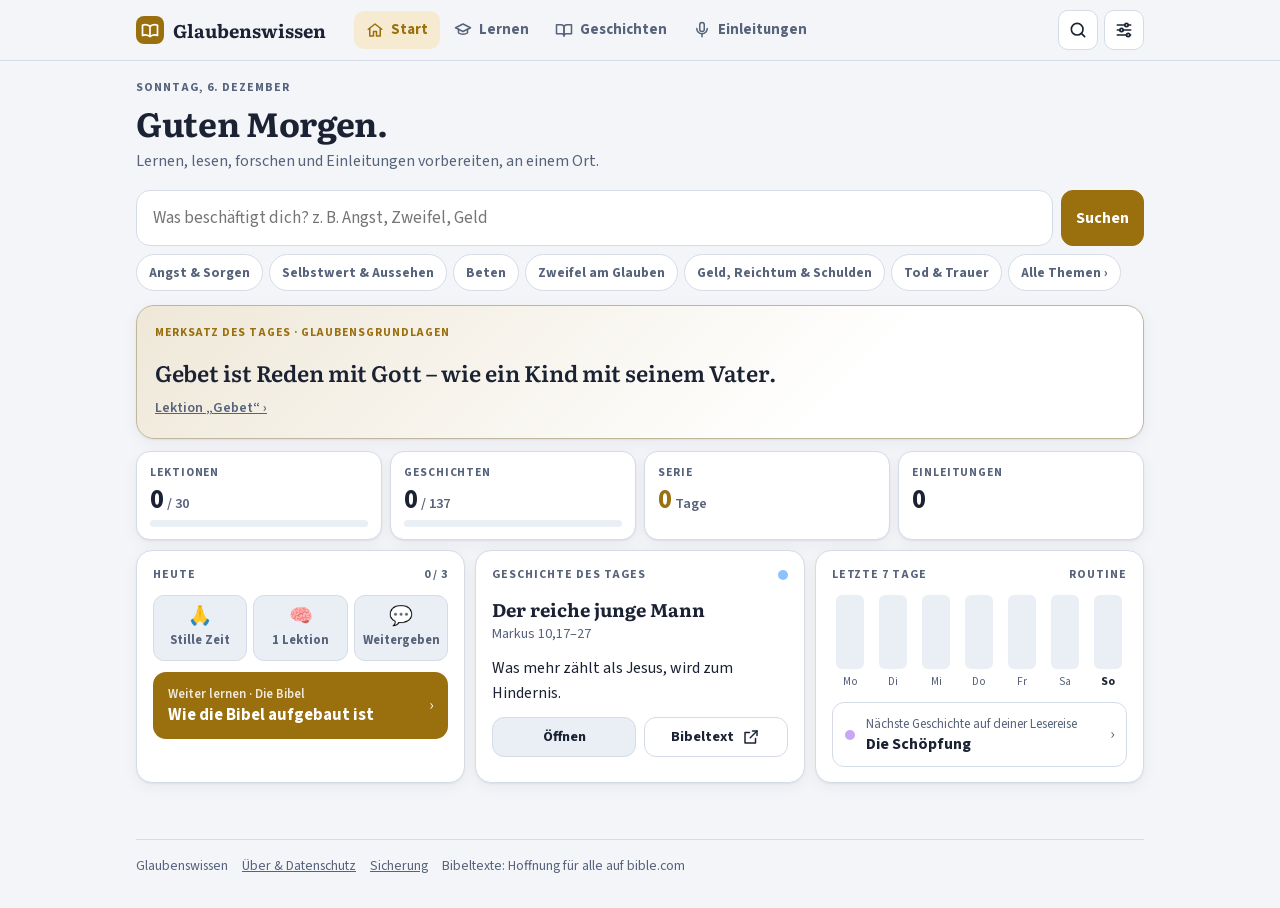
==== index.html @ 8e07e058 "Geschichten: Abschnitt passt zur Zusammenfassung - Weisen aus dem Morgenland: ganzes Kapitel Matthäu" ====
<!DOCTYPE html>
<html lang="de">
<head>
<meta charset="utf-8">
<meta name="viewport" content="width=device-width, initial-scale=1, viewport-fit=cover">
<title>Glaubenswissen</title>
<meta name="description" content="Glaubenswissen: Lektionen über Jesus, die Bibel und das Evangelium, 137 Bibelgeschichten zum Lesen und Forschen und ein Baukasten für Predigt-Einleitungen.">
<meta name="theme-color" content="#10151F">
<meta http-equiv="Cache-Control" content="no-cache">
<meta property="og:type" content="website">
<meta property="og:title" content="Glaubenswissen">
<meta property="og:description" content="Glaubenswissen: Lektionen über Jesus, die Bibel und das Evangelium, 137 Bibelgeschichten zum Lesen und Forschen und ein Baukasten für Predigt-Einleitungen.">
<meta property="og:image" content="icon-512.png">
<link rel="manifest" href="manifest.webmanifest">
<link rel="icon" href="icon-192.png" type="image/png">
<link rel="apple-touch-icon" href="apple-touch-icon.png">
<meta name="apple-mobile-web-app-capable" content="yes">
<meta name="apple-mobile-web-app-title" content="Glaubenswissen">
<style>
@font-face{font-family:'Literata';font-style:normal;font-weight:600;font-display:swap;src:url([data-uri]) format('woff2');}
@font-face{font-family:'Literata';font-style:normal;font-weight:700;font-display:swap;src:url([data-uri]) format('woff2');}
@font-face{font-family:'Source Sans 3';font-style:normal;font-weight:400;font-display:swap;src:url([data-uri]) format('woff2');}
@font-face{font-family:'Source Sans 3';font-style:normal;font-weight:600;font-display:swap;src:url([data-uri]) format('woff2');}
@font-face{font-family:'Source Sans 3';font-style:normal;font-weight:700;font-display:swap;src:url([data-uri]) format('woff2');}
/* Layout: App-Shell. Kopfzeile oben, Navigation unten am Handy / in der Kopfzeile am Desktop. Inhalt einspaltig (max 1040px), Karten-Raster für Übersichten, schmale Lesespalte (680px) für Lektionen, Geschichten und Einleitungen.
   Identität: Nachtblau + Gold, Literata für Überschriften und Bibel-Nähe, Source Sans 3 für Text. */
:root{
  --bg:#F3F5F9; --panel:#FFFFFF; --panel2:#EAEEF5; --line:#D5DCE7; --ink:#1A2233; --quiet:#56637A;
  --gold:#9A6F0E; --gold-soft:#F6EBD1; --good:#2F7D32; --ref:#2257A6; --warn:#C0392B;
  --on-gold:#FFFFFF; --on-good:#FFFFFF; --shadow:0 1px 2px rgba(16,21,31,.06), 0 4px 16px rgba(16,21,31,.05);
  --f-head:Literata, Georgia, "Times New Roman", serif; --f-body:"Source Sans 3", system-ui, -apple-system, "Segoe UI", Roboto, sans-serif;
  --fs:16px; --nav-h:64px; color-scheme:light;
}
@media (prefers-color-scheme: dark){ :root:not([data-theme="light"]){
  --bg:#10151F; --panel:#182030; --panel2:#1F2940; --line:#2A3650; --ink:#E8ECF2; --quiet:#9AA6B9;
  --gold:#E2B755; --gold-soft:#2A2617; --good:#6CC56F; --ref:#8EC1FF; --warn:#F07A7A;
  --on-gold:#1A1406; --on-good:#0E1A0E; --shadow:none; color-scheme:dark; } }
:root[data-theme="dark"]{
  --bg:#10151F; --panel:#182030; --panel2:#1F2940; --line:#2A3650; --ink:#E8ECF2; --quiet:#9AA6B9;
  --gold:#E2B755; --gold-soft:#2A2617; --good:#6CC56F; --ref:#8EC1FF; --warn:#F07A7A;
  --on-gold:#1A1406; --on-good:#0E1A0E; --shadow:none; color-scheme:dark; }
:root{ padding-top:env(safe-area-inset-top,0px); padding-bottom:env(safe-area-inset-bottom,0px); }
*,*::before,*::after{ box-sizing:border-box; }
html{ -webkit-text-size-adjust:100%; }
body{ margin:0; background:var(--bg); color:var(--ink); font:var(--fs)/1.55 var(--f-body); }
[hidden]{ display:none !important; }
img{ max-width:100%; }
a{ color:var(--ref); }
button,input,select,textarea{ font:inherit; color:inherit; }
button{ cursor:pointer; }
:focus-visible{ outline:2px solid var(--gold); outline-offset:2px; border-radius:6px; }
.num{ font-variant-numeric:tabular-nums; }
.sr{ position:absolute; width:1px; height:1px; overflow:hidden; clip:rect(0 0 0 0); white-space:nowrap; }
.skip{ position:absolute; left:-999px; top:8px; background:var(--gold); color:var(--on-gold); padding:8px 12px; border-radius:8px; z-index:50; }
.skip:focus{ left:12px; }

/* Kopfzeile */
body::before{ content:""; position:fixed; inset:0 0 auto; height:env(safe-area-inset-top,0px); z-index:30; background:var(--bg); }
.hdr{ position:sticky; top:env(safe-area-inset-top,0px); z-index:20; background:var(--bg); border-bottom:1px solid var(--line); }
.hdr-in{ max-width:1040px; margin:0 auto; display:flex; align-items:center; gap:10px; padding-block:10px; padding-left:max(16px, env(safe-area-inset-left,0px)); padding-right:max(16px, env(safe-area-inset-right,0px)); }
.brand{ display:flex; align-items:center; gap:9px; text-decoration:none; color:var(--ink); font-family:var(--f-head); font-weight:700; font-size:1.15rem; margin-right:auto; }
.brand svg{ width:28px; height:28px; flex:none; }
.ibtn{ width:40px; height:40px; display:grid; place-items:center; border-radius:10px; border:1px solid var(--line); background:var(--panel); color:var(--ink); }
.ibtn svg{ width:20px; height:20px; }

/* Navigation: unten am Handy */
.nav{ position:fixed; left:0; right:0; bottom:0; z-index:25; background:var(--panel); border-top:1px solid var(--line); display:grid; grid-template-columns:repeat(4,1fr);
  padding-bottom:env(safe-area-inset-bottom,0px); padding-left:env(safe-area-inset-left,0px); padding-right:env(safe-area-inset-right,0px); }
.nav a{ display:flex; flex-direction:column; align-items:center; gap:2px; padding:9px 4px 8px; text-decoration:none; color:var(--quiet); font-size:.74rem; font-weight:700; }
.nav a svg{ width:22px; height:22px; }
.nav a[aria-current="page"]{ color:var(--gold); }
main{ max-width:1040px; margin:0 auto; padding-block:18px calc(var(--nav-h) + 40px); padding-left:max(16px, env(safe-area-inset-left,0px)); padding-right:max(16px, env(safe-area-inset-right,0px)); }
main.read{ max-width:720px; }
@media (min-width:820px){
  .nav{ position:static; display:flex; gap:2px; background:none; border:none; padding:0; order:2; }
  .nav a{ flex-direction:row; gap:7px; font-size:.92rem; padding:8px 12px; border-radius:10px; }
  .nav a svg{ width:18px; height:18px; }
  .nav a[aria-current="page"]{ background:var(--gold-soft); }
  .brand{ margin-right:18px; } .hdr-tools{ margin-left:auto; order:3; }
  main{ padding-bottom:56px; }
}
.hdr-tools{ display:flex; gap:6px; }

/* Typo */
h1{ font-family:var(--f-head); font-size:clamp(1.55rem, 1.2rem + 1.4vw, 2.1rem); line-height:1.18; margin:0 0 6px; text-wrap:balance; letter-spacing:-.01em; }
h2{ font-family:var(--f-head); font-size:1.15rem; margin:28px 0 12px; text-wrap:balance; display:flex; align-items:baseline; gap:10px; flex-wrap:wrap; }
h2 small{ font-family:var(--f-body); font-size:.82rem; font-weight:600; color:var(--quiet); }
.lead{ color:var(--quiet); margin:0 0 16px; max-width:62ch; }
.eyebrow{ font-size:.74rem; font-weight:700; letter-spacing:.09em; text-transform:uppercase; color:var(--quiet); display:flex; align-items:center; gap:7px; margin-bottom:6px; }
.dot{ width:10px; height:10px; border-radius:50%; background:var(--c, var(--gold)); flex:none; display:inline-block; }
.prose p{ margin:0 0 10px; max-width:66ch; } .prose h2{ margin-top:22px; } .prose ul{ padding-left:20px; }

/* Bausteine */
.grid{ display:grid; gap:10px; grid-template-columns:repeat(auto-fit, minmax(min(100%, 290px), 1fr)); }
.kpis{ display:grid; grid-template-columns:repeat(4, minmax(0,1fr)); gap:8px; }
@media (max-width:640px){ .kpis{ grid-template-columns:repeat(2, minmax(0,1fr)); } }
.kpi{ background:var(--panel); border:1px solid var(--line); border-radius:14px; padding:12px 13px; display:flex; flex-direction:column; gap:5px; min-width:0; box-shadow:var(--shadow); text-decoration:none; color:var(--ink); }
.kpi .l{ font-size:.72rem; font-weight:700; letter-spacing:.08em; text-transform:uppercase; color:var(--quiet); }
.kpi .v{ font-size:1.65rem; font-weight:700; line-height:1.05; font-variant-numeric:tabular-nums; }
.kpi .v small{ font-size:.9rem; color:var(--quiet); font-weight:600; }
.kpi .s{ font-size:.78rem; color:var(--quiet); }
.kpi.gold .v{ color:var(--gold); }
.bar{ height:7px; border-radius:7px; background:var(--panel2); overflow:hidden; }
.bar i{ display:block; height:100%; border-radius:7px; background:var(--c, var(--good)); }
.card{ background:var(--panel); border:1px solid var(--line); border-radius:16px; padding:15px 16px; min-width:0; display:flex; flex-direction:column; gap:11px; box-shadow:var(--shadow); }
.card-h{ display:flex; justify-content:space-between; align-items:center; gap:8px; font-size:.74rem; font-weight:700; letter-spacing:.08em; text-transform:uppercase; color:var(--quiet); }
.card p{ margin:0; }
.hero{ background:linear-gradient(135deg, color-mix(in srgb, var(--gold) 16%, var(--panel)), var(--panel) 70%); border:1px solid color-mix(in srgb, var(--gold) 35%, var(--line)); border-radius:18px; padding:18px; display:flex; flex-direction:column; gap:10px; box-shadow:var(--shadow); margin-bottom:12px; }
.hero .quote{ font-family:var(--f-head); font-size:clamp(1.12rem, 1rem + .6vw, 1.4rem); line-height:1.4; margin:0; text-wrap:pretty; }
.hero .src{ color:var(--quiet); font-weight:600; font-size:.88rem; }
.btn{ display:inline-flex; align-items:center; justify-content:center; gap:8px; border:1px solid var(--line); background:var(--panel2); color:var(--ink); border-radius:12px; padding:12px 14px; font-weight:700; text-decoration:none; text-align:center; min-height:46px; }
.btn.primary{ background:var(--gold); border-color:var(--gold); color:var(--on-gold); }
.btn.good{ background:var(--good); border-color:var(--good); color:var(--on-good); }
.btn.ghost{ background:none; }
.btn.sm{ min-height:38px; padding:8px 12px; font-size:.9rem; }
.btn.danger{ border-color:var(--warn); color:var(--warn); background:none; }
.btn svg{ width:18px; height:18px; flex:none; }
.row{ display:flex; gap:8px; flex-wrap:wrap; } .row > .btn{ flex:1 1 140px; }
.go{ display:flex; align-items:center; gap:12px; background:var(--gold); color:var(--on-gold); border:none; border-radius:13px; padding:13px 15px; text-align:left; text-decoration:none; }
.go .t{ flex:1; min-width:0; } .go small{ display:block; font-size:.8rem; font-weight:600; opacity:.85; } .go b{ font-size:1.04rem; display:block; line-height:1.3; }
.back{ display:inline-flex; align-items:center; gap:4px; color:var(--quiet); font-weight:700; text-decoration:none; padding:4px 0; margin-bottom:8px; }

/* Routine + Woche */
.routine{ display:grid; grid-template-columns:repeat(3,1fr); gap:6px; }
.routine label{ display:flex; flex-direction:column; align-items:center; gap:3px; background:var(--panel2); border:1px solid var(--line); border-radius:11px; padding:9px 4px; font-size:.8rem; font-weight:700; text-align:center; cursor:pointer; color:var(--quiet); position:relative; }
.routine input{ position:absolute; opacity:0; pointer-events:none; }
.routine .ic{ font-size:1.2rem; line-height:1.2; }
.routine label.on{ border-color:var(--good); color:var(--good); background:color-mix(in srgb, var(--good) 10%, var(--panel)); }
.week{ display:grid; grid-template-columns:repeat(7,1fr); gap:6px; height:96px; align-items:end; }
.week .d{ display:flex; flex-direction:column; align-items:center; gap:4px; height:100%; justify-content:flex-end; }
.week .col{ width:100%; max-width:28px; flex:1; background:var(--panel2); border-radius:6px; display:flex; align-items:flex-end; overflow:hidden; }
.week .col i{ display:block; width:100%; background:var(--good); border-radius:6px; }
.week .d span{ font-size:.72rem; color:var(--quiet); } .week .d.today span{ color:var(--ink); font-weight:700; }

/* Listen */
.list{ display:grid; gap:6px; grid-template-columns:repeat(auto-fill, minmax(min(100%, 300px), 1fr)); }
.item{ display:flex; align-items:center; gap:11px; background:var(--panel); border:1px solid var(--line); border-radius:12px; padding:11px 12px; text-decoration:none; color:var(--ink); min-width:0; text-align:left; width:100%; }
.item .tx{ flex:1; min-width:0; } .item .tt{ font-weight:700; display:block; line-height:1.3; } .item .rf{ font-size:.82rem; color:var(--quiet); display:block; }
.item .ck{ color:var(--good); font-weight:800; } .item .chev{ color:var(--quiet); }
.no{ flex:none; width:30px; height:30px; border-radius:50%; display:grid; place-items:center; font-weight:700; font-size:.88rem; background:var(--panel2); border:1px solid var(--line); }
.item.done .no{ background:var(--good); border-color:var(--good); color:var(--on-good); }
.topic{ display:flex; flex-direction:column; gap:9px; text-decoration:none; color:var(--ink); }
.topic .r1{ display:flex; align-items:center; gap:10px; }
.topic .ic{ width:38px; height:38px; border-radius:11px; display:grid; place-items:center; font-size:1.2rem; background:color-mix(in srgb, var(--c) 20%, var(--panel)); flex:none; }
.topic .n{ font-weight:700; flex:1; } .topic .pct{ font-weight:700; font-variant-numeric:tabular-nums; }
.topic .m{ font-size:.84rem; color:var(--quiet); }
.input{ width:100%; padding:12px 14px; border-radius:12px; border:1px solid var(--line); background:var(--panel); color:var(--ink); font-size:16px; }
.chips{ display:flex; gap:6px; overflow-x:auto; padding:10px 0 4px; scrollbar-width:none; margin:0 -2px; }
.chips::-webkit-scrollbar{ display:none; }
.chip{ flex:none; border:1px solid var(--line); background:var(--panel); border-radius:20px; padding:7px 12px; font-weight:700; font-size:.85rem; color:var(--quiet); display:flex; align-items:center; gap:6px; }
.chip.on{ border-color:var(--gold); color:var(--ink); background:var(--gold-soft); }
.empty{ color:var(--quiet); padding:14px; border:1px dashed var(--line); border-radius:12px; }

/* Lese-Ansichten */
.merk{ background:var(--gold-soft); border:1px solid color-mix(in srgb, var(--gold) 40%, transparent); border-radius:14px; padding:14px 16px; }
.lbl{ display:block; font-size:.72rem; font-weight:700; letter-spacing:.09em; text-transform:uppercase; color:var(--gold); margin-bottom:5px; }
.lbl.q{ color:var(--quiet); } .lbl.r{ color:var(--ref); }
.merk p{ margin:0; font-family:var(--f-head); font-size:1.13rem; line-height:1.45; }
.box{ background:var(--panel); border:1px solid var(--line); border-radius:14px; padding:13px 15px; } .box p{ margin:0; }
.stack{ display:flex; flex-direction:column; gap:10px; }
.points{ list-style:none; margin:0; padding:0; counter-reset:p; display:flex; flex-direction:column; gap:7px; }
.points li{ position:relative; padding:10px 12px 10px 42px; background:var(--panel); border:1px solid var(--line); border-radius:12px; counter-increment:p; }
.points li::before{ content:counter(p); position:absolute; left:11px; top:11px; width:21px; height:21px; border-radius:50%; background:var(--c, var(--gold)); color:#10151F; font-size:.78rem; font-weight:700; display:grid; place-items:center; }
.refs{ display:flex; flex-wrap:wrap; gap:6px; }
.refs a{ font-family:var(--f-head); font-weight:700; font-size:.86rem; color:var(--ref); background:color-mix(in srgb, var(--ref) 11%, transparent); border:1px solid color-mix(in srgb, var(--ref) 32%, transparent); border-radius:20px; padding:4px 11px; text-decoration:none; }
.test{ background:var(--panel2); border:1px dashed var(--line); border-radius:14px; padding:13px 15px; }
.test .qq{ font-weight:700; margin:0 0 8px; } .ans{ margin:8px 0 0; padding:10px 12px; border-radius:10px; background:var(--panel); border:1px solid var(--line); }
.readlink{ display:flex; align-items:center; gap:11px; background:var(--panel); border:1px solid var(--line); border-radius:13px; padding:12px 14px; color:var(--ref); font-weight:700; text-decoration:none; }
.readlink .t{ flex:1; min-width:0; } .readlink svg, .src svg{ width:18px; height:18px; flex:none; } .readlink small{ display:block; color:var(--quiet); font-weight:600; font-size:.82rem; }
details.research{ background:var(--panel); border:1px solid var(--line); border-radius:14px; padding:12px 15px; }
details.research summary{ font-weight:700; cursor:pointer; color:var(--ref); }
details.research ol{ margin:10px 0 0; padding-left:20px; } details.research li{ margin:4px 0; }
textarea{ width:100%; min-height:110px; padding:11px 12px; border-radius:12px; border:1px solid var(--line); background:var(--panel); color:var(--ink); font:16px/1.5 var(--f-body); resize:vertical; display:block; }
.field label{ display:flex; justify-content:space-between; align-items:baseline; gap:8px; font-weight:700; margin-bottom:6px; }
.field label small{ color:var(--quiet); font-weight:600; font-size:.82rem; text-align:right; }
.pn{ display:inline-grid; place-items:center; width:23px; height:23px; border-radius:50%; background:var(--gold); color:var(--on-gold); font-size:.8rem; margin-right:7px; }
.status{ color:var(--good); font-weight:700; min-height:1.3em; font-size:.92rem; }
.pager{ display:grid; grid-template-columns:1fr 1fr; gap:8px; }
.pager a{ font-weight:600; font-size:.9rem; min-width:0; } .pager a span{ overflow:hidden; text-overflow:ellipsis; white-space:nowrap; }

/* Themen & Suche */
.input.big{ font-size:17px; padding:14px 16px; border-radius:14px; }
.qs{ display:flex; gap:8px; margin:4px 0 12px; } .qs .input{ flex:1; min-width:0; } .qs .btn{ flex:none; }
.tchips{ display:flex; flex-wrap:wrap; gap:6px; } .tchips .chip{ text-decoration:none; }
.tcat{ margin:0 0 14px; } .tcat .eyebrow{ margin-bottom:8px; }
.readlink.vl{ font-weight:700; } .readlink.vl small{ font-weight:500; color:var(--quiet); font-size:.88rem; }
.help{ background:color-mix(in srgb, var(--warn) 10%, var(--panel)); border:1px solid color-mix(in srgb, var(--warn) 45%, var(--line)); border-radius:14px; padding:14px 15px; display:flex; flex-direction:column; gap:8px; }
.help .lbl{ color:var(--warn); margin:0; } .help p{ margin:0; } .help .f{ font-size:.85rem; color:var(--quiet); }
.nums{ display:grid; gap:6px; grid-template-columns:repeat(auto-fit, minmax(min(100%, 220px), 1fr)); }
.numb{ display:flex; justify-content:space-between; align-items:center; gap:10px; background:var(--panel); border:1px solid var(--line); border-radius:10px; padding:9px 12px; text-decoration:none; color:var(--ink); font-size:.9rem; }
.numb b{ font-size:1.05rem; user-select:all; white-space:nowrap; }

/* Karteikarten */
.flash{ background:var(--panel); border:1px solid var(--line); border-radius:18px; padding:20px 18px; min-height:220px; display:flex; flex-direction:column; gap:12px; box-shadow:var(--shadow); }
.flash .q{ font-family:var(--f-head); font-size:1.25rem; line-height:1.35; margin:0; }
.flash .a{ border-top:1px dashed var(--line); padding-top:12px; margin:0; }
.boxes{ display:grid; grid-template-columns:repeat(5,1fr); gap:6px; }
.boxes div{ background:var(--panel2); border-radius:10px; padding:8px 4px; text-align:center; font-size:.74rem; color:var(--quiet); font-weight:700; }
.boxes b{ display:block; font-size:1.15rem; color:var(--ink); font-variant-numeric:tabular-nums; }

/* Vortrag */
.talk{ font-size:calc(var(--talk, 1.3) * 1rem); line-height:1.55; }
.talk section{ padding:6px 0 18px; border-bottom:1px solid var(--line); margin-bottom:14px; }
.talk .part{ font-size:.72rem; font-weight:700; letter-spacing:.1em; text-transform:uppercase; color:var(--gold); margin-bottom:6px; font-family:var(--f-body); }
.talk p{ margin:0 0 10px; white-space:pre-wrap; }
.pause{ display:inline-block; background:var(--gold-soft); color:var(--gold); border:1px solid color-mix(in srgb, var(--gold) 40%, transparent); border-radius:20px; padding:2px 12px; font-size:.8em; font-weight:700; }
.timer{ position:sticky; top:calc(env(safe-area-inset-top,0px) + 62px); z-index:5; display:flex; align-items:center; gap:8px; background:var(--panel); border:1px solid var(--line); border-radius:14px; padding:8px 10px; margin-bottom:14px; box-shadow:var(--shadow); }
.timer .clock{ font-size:1.6rem; font-weight:700; font-variant-numeric:tabular-nums; margin-right:auto; }
.timer .clock.over{ color:var(--warn); }

footer{ max-width:1040px; margin:0 auto; padding-block:0 calc(var(--nav-h) + 30px); padding-left:max(16px, env(safe-area-inset-left,0px)); padding-right:max(16px, env(safe-area-inset-right,0px)); color:var(--quiet); font-size:.86rem; }
footer .fl{ display:flex; gap:14px; flex-wrap:wrap; border-top:1px solid var(--line); padding-top:16px; }
footer a{ color:var(--quiet); }
@media (min-width:820px){ footer{ padding-bottom:30px; } }
.toast{ position:fixed; left:50%; transform:translateX(-50%); bottom:calc(var(--nav-h) + 16px + env(safe-area-inset-bottom,0px)); background:var(--ink); color:var(--bg); padding:10px 16px; border-radius:12px; font-weight:700; z-index:40; max-width:calc(100% - 32px); }
@media (min-width:820px){ .toast{ bottom:24px; } }
.seg{ display:flex; gap:4px; background:var(--panel2); border-radius:12px; padding:4px; }
.seg button{ flex:1; border:none; background:none; border-radius:9px; padding:9px 6px; font-weight:700; color:var(--quiet); }
.seg button[aria-pressed="true"]{ background:var(--panel); color:var(--ink); box-shadow:var(--shadow); }
.ph{ background:var(--gold-soft); border-radius:4px; padding:0 4px; font-weight:700; }
@media (prefers-reduced-motion: no-preference){ .bar i, .week .col i{ transition:width .4s ease, height .4s ease; } .page{ animation:fade .18s ease; } }
@keyframes fade{ from{ opacity:.6; transform:translateY(3px); } to{ opacity:1; transform:none; } }
@media print{ .hdr, .nav, footer, .timer, .no-print{ display:none !important; } main{ padding:0; } }
</style>
</head>
<body>
<header class="hdr"><div class="hdr-in">
  <a class="brand" href="#start" aria-label="Glaubenswissen Startseite"><svg viewBox="0 0 28 28" aria-hidden="true"><rect width="28" height="28" rx="8" fill="var(--gold)"/><path d="M6.5 9.2c2.6-1 5-.6 7.5 1.1 2.5-1.7 4.9-2.1 7.5-1.1v10.3c-2.6-1-5-.6-7.5 1.1-2.5-1.7-4.9-2.1-7.5-1.1z" fill="none" stroke="var(--on-gold)" stroke-width="1.7" stroke-linejoin="round"/><path d="M14 10.3v10.3" stroke="var(--on-gold)" stroke-width="1.7"/></svg><span>Glaubenswissen</span></a>
  <nav class="nav" aria-label="Hauptnavigation">
    <a href="#start" data-s="start"><svg viewBox="0 0 24 24" fill="none" stroke="currentColor" stroke-width="2" stroke-linecap="round" stroke-linejoin="round" aria-hidden="true"><path d="M3 11l9-7 9 7"/><path d="M5 10v10h5v-6h4v6h5V10"/></svg>Start</a>
    <a href="#lernen" data-s="lernen"><svg viewBox="0 0 24 24" fill="none" stroke="currentColor" stroke-width="2" stroke-linecap="round" stroke-linejoin="round" aria-hidden="true"><path d="M22 9L12 4 2 9l10 5 10-5z"/><path d="M6 11v5c3 2 9 2 12 0v-5"/></svg>Lernen</a>
    <a href="#geschichten" data-s="geschichten"><svg viewBox="0 0 24 24" fill="none" stroke="currentColor" stroke-width="2" stroke-linecap="round" stroke-linejoin="round" aria-hidden="true"><path d="M2 5h6a4 4 0 0 1 4 4v11a3 3 0 0 0-3-3H2z"/><path d="M22 5h-6a4 4 0 0 0-4 4v11a3 3 0 0 1 3-3h7z"/></svg>Geschichten</a>
    <a href="#einleitungen" data-s="einleitungen"><svg viewBox="0 0 24 24" fill="none" stroke="currentColor" stroke-width="2" stroke-linecap="round" stroke-linejoin="round" aria-hidden="true"><rect x="9" y="2" width="6" height="12" rx="3"/><path d="M5 10a7 7 0 0 0 14 0"/><path d="M12 17v4"/></svg>Einleitungen</a>
  </nav>
  <div class="hdr-tools">
    <a class="ibtn" href="#suche" aria-label="Suche"><svg viewBox="0 0 24 24" fill="none" stroke="currentColor" stroke-width="2" stroke-linecap="round" aria-hidden="true"><circle cx="11" cy="11" r="7"/><path d="M20 20l-4-4"/></svg></a>
    <a class="ibtn" href="#einstellungen" aria-label="Einstellungen und Sicherung"><svg viewBox="0 0 24 24" fill="none" stroke="currentColor" stroke-width="2" stroke-linecap="round" aria-hidden="true"><path d="M4 6h9M17 6h3M4 12h3M11 12h9M4 18h11M19 18h1"/><circle cx="15" cy="6" r="2"/><circle cx="9" cy="12" r="2"/><circle cx="17" cy="18" r="2"/></svg></a>
  </div>
</div></header>
<main id="app"></main>
<footer><div class="fl"><span>Glaubenswissen</span><a href="#ueber">Über & Datenschutz</a><a href="#einstellungen">Sicherung</a><span>Bibeltexte: Hoffnung für alle auf bible.com</span></div></footer>
<script>

const BLOCKS = [
 {k:"bibel", n:"Die Bibel", ic:"📖", c:"#7FB3F5"},
 {k:"jesus", n:"Jesus", ic:"✝️", c:"#F0CB72"},
 {k:"evang", n:"Das Evangelium", ic:"💛", c:"#F08A6B"},
 {k:"glaube", n:"Glaubensgrundlagen", ic:"🕊️", c:"#C7A6F5"},
 {k:"seel", n:"Seelsorge", ic:"🤝", c:"#5ED8B6"},
 {k:"rede", n:"Einleitungen", ic:"🎤", c:"#8BD98D"}
];
const L = [
 {b:"bibel", t:"Wie die Bibel aufgebaut ist",
  m:"Die Bibel ist eine Bibliothek aus 66 Büchern – aber sie erzählt eine einzige Geschichte: wie Gott Menschen rettet.",
  p:["<b>Altes Testament: 39 Bücher.</b> Gott und sein Volk Israel – die Zeit vor Jesus.","<b>Neues Testament: 27 Bücher.</b> Jesus, die erste Gemeinde und das Leben als Christ.","<b>Rund 40 Schreiber über etwa 1.500 Jahre</b> – Könige, Fischer, ein Arzt, ein Zöllner. Und trotzdem passt alles zusammen.","<b>Die Hauptperson ist Jesus.</b> Er selbst sagt, dass die ganze Schrift von ihm redet."],
  r:["Lukas 24,27","2. Timotheus 3,16","Johannes 5,39"],
  q:"Wie viele Bücher hat die Bibel – und wer ist die Hauptperson?", a:"66 Bücher (39 AT, 27 NT). Die Hauptperson ist Jesus."},
 {b:"bibel", t:"Die Buchgruppen",
  m:"Wenn du weißt, zu welcher Gruppe ein Buch gehört, weißt du sofort, wie du es lesen musst.",
  p:["<b>AT – Gesetz (5):</b> 1.–5. Mose. Schöpfung, Abraham, Auszug aus Ägypten, Gebote.","<b>AT – Geschichte (12):</b> Josua bis Esther. Israel im Land, Könige, Exil.","<b>AT – Weisheit & Lieder (5):</b> Hiob, Psalmen, Sprüche, Prediger, Hoheslied.","<b>AT – Propheten (17):</b> Jesaja bis Maleachi. Gottes Botschaft an sein Volk – und viele Ankündigungen über Jesus.","<b>NT:</b> 4 Evangelien, Apostelgeschichte, 21 Briefe, Offenbarung."],
  r:["Psalm 119,105"],
  q:"Zu welcher Gruppe gehört Hiob?", a:"Zu den Weisheitsbüchern (mit Psalmen, Sprüche, Prediger, Hoheslied)."},
 {b:"bibel", t:"Die große Geschichte in 4 Teilen",
  m:"Schöpfung – Sündenfall – Erlösung – Vollendung. Das ist die ganze Bibel in vier Worten.",
  p:["<b>Schöpfung:</b> Gott macht eine gute Welt und den Menschen nach seinem Bild.","<b>Sündenfall:</b> Der Mensch wendet sich von Gott ab. Damit kommen Schuld, Leid und Tod.","<b>Erlösung:</b> Gott schickt Jesus, der für uns stirbt und aufersteht.","<b>Vollendung:</b> Jesus kommt wieder und macht alles neu – ohne Tränen, Leid und Tod."],
  r:["1. Mose 1,31","1. Mose 3","Johannes 3,16","Offenbarung 21,4–5"],
  q:"Nenne die 4 Teile der großen Geschichte.", a:"Schöpfung, Sündenfall, Erlösung, Vollendung."},
 {b:"bibel", t:"Das Alte Testament kurz erklärt",
  m:"Das AT ist die Geschichte von Gottes Versprechen – und alles läuft auf Jesus zu.",
  p:["<b>Abraham:</b> Gott verspricht ihm, dass durch seine Familie alle Völker gesegnet werden.","<b>Mose:</b> Gott befreit Israel aus Ägypten und gibt die Zehn Gebote.","<b>David:</b> Der große König. Gott verspricht, dass aus seiner Familie ein ewiger König kommt.","<b>Propheten & Exil:</b> Israel verlässt Gott immer wieder. Die Propheten warnen – und kündigen den Retter an."],
  r:["1. Mose 12,3","2. Mose 20","2. Samuel 7,16","Jesaja 9,5"],
  q:"Was hat Gott David versprochen?", a:"Dass aus seiner Familie ein ewiger König kommt – erfüllt in Jesus."},
 {b:"bibel", t:"Das Neue Testament kurz erklärt",
  m:"Evangelien: wer Jesus ist. Apostelgeschichte: wie die Gemeinde startet. Briefe: wie man als Christ lebt. Offenbarung: wie alles endet.",
  p:["<b>4 Evangelien:</b> Leben, Tod und Auferstehung von Jesus aus vier Blickwinkeln.","<b>Apostelgeschichte:</b> Der Heilige Geist kommt, die Gemeinde wächst von Jerusalem bis Rom.","<b>Briefe:</b> Paulus, Petrus, Johannes, Jakobus schreiben an Gemeinden – Glaube im Alltag.","<b>Offenbarung:</b> Jesus siegt. Gott macht alles neu."],
  r:["Johannes 20,31","Apostelgeschichte 1,8"],
  q:"Wovon handelt die Apostelgeschichte?", a:"Wie der Heilige Geist kommt und die erste Gemeinde entsteht und wächst."},
 {b:"bibel", t:"Die 4 Evangelien – der Unterschied",
  m:"Vier Berichte, ein Jesus – jeder zeigt eine andere Seite.",
  p:["<b>Matthäus:</b> Für Juden geschrieben. Jesus ist der versprochene König, viele AT-Erfüllungen.","<b>Markus:</b> Das kürzeste. Schnell, voller Taten. Jesus als der dienende Retter. Super zum Anfangen.","<b>Lukas:</b> Ein Arzt hat genau recherchiert. Jesus für alle – besonders Arme, Frauen, Außenseiter.","<b>Johannes:</b> Ganz anders. Jesus ist Gott. Die „Ich bin“-Worte stehen hier."],
  r:["Lukas 1,1–4","Johannes 20,31"],
  q:"Welches Evangelium ist am kürzesten und gut für Anfänger?", a:"Markus."},
 {b:"bibel", t:"Die Bibel richtig lesen",
  m:"Immer fragen: Wer redet – zu wem – und warum? Ein Vers ohne Zusammenhang kann das Gegenteil bedeuten.",
  p:["<b>Zusammenhang lesen:</b> Mindestens den Abschnitt davor und danach.","<b>Wer redet?</b> In Hiob reden z. B. Freunde, die Gott am Ende korrigiert.","<b>Unklares mit Klarem erklären:</b> Schwierige Stellen im Licht von eindeutigen Stellen verstehen.","<b>Jesus im Zentrum:</b> Alles läuft auf ihn zu."],
  r:["Apostelgeschichte 17,11","2. Timotheus 2,15"],
  q:"Welche drei Fragen stellst du an jeden Bibeltext?", a:"Wer redet? Zu wem? Warum?"},
 {b:"jesus", t:"Wer ist Jesus?",
  m:"Jesus ist ganz Gott und ganz Mensch zugleich.",
  p:["<b>Ganz Gott:</b> Er war von Anfang an bei Gott und ist Gott.","<b>Ganz Mensch:</b> Er wurde geboren, hatte Hunger, war müde, hat geweint.","<b>Ohne Sünde:</b> Als einziger Mensch hat er nie gesündigt.","<b>Darum kann er retten:</b> Als Mensch kann er für Menschen eintreten, als Gott kann er die Schuld tragen."],
  r:["Johannes 1,1","Johannes 1,14","Kolosser 2,9","Hebräer 4,15"],
  q:"Warum musste Jesus Gott und Mensch zugleich sein?", a:"Als Mensch konnte er für Menschen eintreten, als Gott ohne Sünde konnte er die Schuld tragen."},
 {b:"jesus", t:"Vorausgesagt im Alten Testament",
  m:"Hunderte Jahre vorher wurde angekündigt, wo, wie und warum Jesus kommt.",
  p:["<b>Geburtsort Bethlehem:</b> angekündigt in Micha 5,1.","<b>Aus Davids Familie:</b> 2. Samuel 7 und Jesaja 11.","<b>Leiden für fremde Schuld:</b> Jesaja 53 beschreibt das Kreuz Jahrhunderte vorher.","<b>Durchbohrt:</b> Psalm 22 und Sacharja 12,10."],
  r:["Micha 5,1","Jesaja 53,5","Psalm 22","Matthäus 2,5–6"],
  q:"Welches Kapitel im AT beschreibt das Leiden von Jesus besonders deutlich?", a:"Jesaja 53."},
 {b:"jesus", t:"Was Jesus gelehrt und getan hat",
  m:"Jesus hat das Reich Gottes gebracht – mit Worten, Wundern und Liebe für Sünder.",
  p:["<b>Reich Gottes:</b> Gott regiert – und jeder ist eingeladen.","<b>Bergpredigt (Matthäus 5–7):</b> Seine wichtigste Rede. Das Herz zählt, nicht nur äußere Regeln.","<b>Gleichnisse:</b> Geschichten aus dem Alltag, z. B. der verlorene Sohn.","<b>Wunder:</b> Zeichen, wer er ist – Heilungen, Brotvermehrung, Sturmstillung.","<b>Er kam für Sünder:</b> Er suchte die Verlorenen."],
  r:["Markus 1,15","Matthäus 5–7","Lukas 15","Lukas 19,10"],
  q:"Wo steht die Bergpredigt?", a:"Matthäus 5–7."},
 {b:"jesus", t:"Die 7 „Ich bin“-Worte",
  m:"Mit sieben Bildern sagt Jesus im Johannesevangelium, wer er ist.",
  p:["<b>Brot des Lebens</b> – Johannes 6,35","<b>Licht der Welt</b> – Johannes 8,12","<b>Die Tür</b> – Johannes 10,9","<b>Der gute Hirte</b> – Johannes 10,11","<b>Die Auferstehung und das Leben</b> – Johannes 11,25","<b>Der Weg, die Wahrheit und das Leben</b> – Johannes 14,6","<b>Der wahre Weinstock</b> – Johannes 15,5"],
  r:["Johannes 6,35","Johannes 14,6","Johannes 15,5"],
  q:"Nenne mindestens drei „Ich bin“-Worte.", a:"Brot des Lebens, Licht der Welt, Tür, guter Hirte, Auferstehung und Leben, Weg/Wahrheit/Leben, Weinstock."},
 {b:"jesus", t:"Das Kreuz",
  m:"Am Kreuz hat Jesus die Strafe für unsere Schuld getragen – stellvertretend für uns.",
  p:["<b>Stellvertretung:</b> Er starb an unserer Stelle.","<b>„Es ist vollbracht“:</b> Die Schuld ist vollständig bezahlt.","<b>Der Vorhang im Tempel zerriss:</b> Der Weg zu Gott ist offen.","<b>Freiwillig:</b> Niemand hat ihm das Leben genommen – er hat es gegeben."],
  r:["Johannes 19,30","Matthäus 27,51","2. Korinther 5,21","Johannes 10,18"],
  q:"Was bedeutet „Es ist vollbracht“?", a:"Die Schuld ist vollständig bezahlt – es muss nichts mehr dazukommen."},
 {b:"jesus", t:"Auferstehung, Himmelfahrt, Wiederkunft",
  m:"Jesus ist auferstanden, zum Vater gegangen – und er kommt wieder.",
  p:["<b>Auferstehung:</b> Am dritten Tag war das Grab leer. Über 500 Menschen haben ihn gesehen.","<b>Ohne Auferstehung</b> wäre der Glaube sinnlos – mit ihr ist der Tod besiegt.","<b>Himmelfahrt:</b> Nach 40 Tagen ist er zum Vater gegangen.","<b>Wiederkunft:</b> Er kommt sichtbar zurück, richtet und macht alles neu."],
  r:["1. Korinther 15,3–6","1. Korinther 15,14","Apostelgeschichte 1,9–11"],
  q:"Wie viele Menschen haben den Auferstandenen laut Paulus gesehen?", a:"Über 500 (1. Korinther 15,6)."},
 {b:"evang", t:"Das Evangelium in 4 Worten",
  m:"Gott – Mensch – Jesus – Antwort. Damit kannst du jedem das Evangelium erklären.",
  p:["<b>Gott:</b> Er ist heilig und liebt uns.","<b>Mensch:</b> Wir haben gesündigt und sind von Gott getrennt.","<b>Jesus:</b> Er ist für uns gestorben und auferstanden.","<b>Antwort:</b> Umkehren und Jesus vertrauen."],
  r:["Römer 3,23","Römer 6,23","Römer 5,8","Römer 10,9"],
  q:"Wie heißen die 4 Worte des Evangeliums?", a:"Gott – Mensch – Jesus – Antwort."},
 {b:"evang", t:"Was ist Sünde?",
  m:"Sünde heißt: das Ziel verfehlen. Ohne Gott leben und gegen seinen Willen handeln.",
  p:["<b>Nicht nur Taten:</b> Auch Gedanken, Worte und das Gute, das wir nicht tun.","<b>Alle sind betroffen:</b> Keiner ist gerecht.","<b>Ein Gebot gebrochen = schuldig am ganzen Gesetz.</b>","<b>Die Folge:</b> Trennung von Gott und am Ende der Tod."],
  r:["Römer 3,23","Jakobus 2,10","Römer 6,23","Jesaja 59,2"],
  q:"Was bedeutet das Wort Sünde ursprünglich?", a:"Das Ziel verfehlen."},
 {b:"evang", t:"Gnade",
  m:"Gnade heißt: Gott schenkt dir, was du nicht verdient hast.",
  p:["<b>Unverdient:</b> Nicht durch Leistung, nicht durch gute Taten.","<b>Geschenk:</b> Man kann es nur annehmen.","<b>Keiner kann sich rühmen.</b>","<b>Gnade verändert:</b> Wer sie erlebt, will anders leben – nicht um sich etwas zu verdienen, sondern aus Dank."],
  r:["Epheser 2,8–9","Titus 3,5","Römer 6,23"],
  q:"Was ist der Unterschied zwischen Lohn und Gnade?", a:"Lohn verdient man, Gnade ist ein unverdientes Geschenk."},
 {b:"evang", t:"Umkehr und Glaube",
  m:"Umkehren heißt: weg von der Sünde, hin zu Gott. Glauben heißt: Jesus vertrauen.",
  p:["<b>Umkehr (Buße):</b> Ehrlich werden, Schuld bekennen, die Richtung ändern.","<b>Glaube:</b> Nicht nur „für wahr halten“, sondern Jesus das Leben anvertrauen.","<b>Bekennen und glauben:</b> mit dem Mund bekennen, im Herzen glauben.","<b>Gott vergibt:</b> treu und gerecht."],
  r:["Markus 1,15","Apostelgeschichte 3,19","Römer 10,9–10","1. Johannes 1,9"],
  q:"Was ist mehr als nur „für wahr halten“?", a:"Echter Glaube: Jesus das eigene Leben anvertrauen."},
 {b:"evang", t:"Neues Leben und Gewissheit",
  m:"Wer zu Jesus gehört, ist ein neuer Mensch – und darf sicher wissen, dass er ewiges Leben hat.",
  p:["<b>Neue Kreatur:</b> Das Alte ist vergangen.","<b>Gottes Kind:</b> Wer Jesus aufnimmt, wird Kind Gottes.","<b>Gewissheit:</b> Sie hängt an Gottes Versprechen, nicht am Gefühl.","<b>Niemand reißt dich aus seiner Hand.</b>"],
  r:["2. Korinther 5,17","Johannes 1,12","1. Johannes 5,13","Johannes 10,28"],
  q:"Woran hängt die Heilsgewissheit – am Gefühl oder an etwas anderem?", a:"An Gottes Versprechen, nicht am Gefühl."},
 {b:"glaube", t:"Wer ist Gott?",
  m:"Gott ist heilig, gerecht und Liebe – und er will Beziehung mit dir.",
  p:["<b>Heilig:</b> Völlig rein, ohne jedes Böse.","<b>Gerecht:</b> Ihm ist Unrecht nicht egal.","<b>Liebe:</b> Nicht nur liebevoll – er ist Liebe.","<b>Allmächtig, allwissend, überall:</b> Nichts ist ihm unmöglich oder verborgen.","<b>Ewig und treu:</b> Er ändert sich nicht."],
  r:["Jesaja 6,3","1. Johannes 4,8","Psalm 139","Maleachi 3,6"],
  q:"Nenne drei Eigenschaften Gottes.", a:"Z. B. heilig, gerecht, Liebe, allmächtig, allwissend, ewig, treu."},
 {b:"glaube", t:"Die Dreieinigkeit",
  m:"Ein Gott in drei Personen: Vater, Sohn und Heiliger Geist.",
  p:["<b>Es gibt nur einen Gott.</b>","<b>Drei Personen:</b> Vater, Sohn (Jesus) und Heiliger Geist – alle drei sind Gott.","<b>Zusammen in einem Vers:</b> Taufe auf den Namen des Vaters, des Sohnes und des Heiligen Geistes.","<b>Ehrlich:</b> Kein Vergleich passt perfekt. Gott ist größer als unser Verstand."],
  r:["5. Mose 6,4","Matthäus 28,19","Matthäus 3,16–17"],
  q:"Bei welchem Ereignis sind Vater, Sohn und Geist gleichzeitig zu sehen und zu hören?", a:"Bei der Taufe von Jesus (Matthäus 3,16–17)."},
 {b:"glaube", t:"Der Heilige Geist",
  m:"Der Heilige Geist ist Gott, der in jedem Christen wohnt.",
  p:["<b>Eine Person, keine Kraft:</b> Er lehrt, tröstet, führt.","<b>Er wohnt in dir:</b> Dein Leib ist sein Tempel.","<b>Er verändert:</b> Frucht des Geistes – Liebe, Freude, Friede, Geduld …","<b>Er gibt Kraft</b>, Zeuge für Jesus zu sein."],
  r:["Johannes 14,26","1. Korinther 6,19","Galater 5,22–23","Apostelgeschichte 1,8"],
  q:"Nenne drei Teile der Frucht des Geistes.", a:"Liebe, Freude, Friede, Geduld, Freundlichkeit, Güte, Treue, Sanftmut, Selbstbeherrschung."},
 {b:"glaube", t:"Gebet",
  m:"Gebet ist Reden mit Gott – wie ein Kind mit seinem Vater.",
  p:["<b>Das Vaterunser als Muster:</b> Gott ehren – sein Wille – tägliches Brot – Vergebung – Schutz.","<b>Ehrlich sein:</b> Auch Zweifel und Klagen dürfen rein (siehe Psalmen).","<b>Ohne Unterlass:</b> Gebet ist eine Haltung, nicht nur eine Uhrzeit.","<b>Der Geist hilft</b>, wenn wir nicht wissen, was wir beten sollen."],
  r:["Matthäus 6,9–13","Philipper 4,6–7","1. Thessalonicher 5,17","Römer 8,26"],
  q:"Welches Gebet hat Jesus als Muster gegeben?", a:"Das Vaterunser (Matthäus 6,9–13)."},
 {b:"glaube", t:"Gemeinde, Taufe, Abendmahl",
  m:"Christsein ist kein Einzelsport. Gott hat uns in eine Familie gestellt.",
  p:["<b>Gemeinde:</b> Der Leib Christi – jeder hat seinen Platz und seine Gaben.","<b>Taufe:</b> Öffentliches Bekenntnis: Ich gehöre zu Jesus.","<b>Abendmahl:</b> Erinnerung an das Kreuz und Gemeinschaft mit Jesus.","<b>Treffen nicht verlassen:</b> Wir brauchen einander."],
  r:["1. Korinther 12,27","Apostelgeschichte 2,38","1. Korinther 11,23–26","Hebräer 10,25"],
  q:"Woran erinnert das Abendmahl?", a:"An den Tod von Jesus am Kreuz für uns."},
 {b:"glaube", t:"Tod, Gericht und Ewigkeit",
  m:"Jeder Mensch steht einmal vor Gott. Für Christen ist der Tod nicht das Ende, sondern der Anfang.",
  p:["<b>Einmal sterben, danach das Gericht.</b>","<b>Wer an Jesus glaubt,</b> ist schon vom Tod ins Leben übergegangen.","<b>Himmel:</b> Für immer bei Gott – ohne Tränen und Leid.","<b>Neue Erde:</b> Gott macht am Ende alles neu."],
  r:["Hebräer 9,27","Johannes 5,24","Offenbarung 21,1–4"],
  q:"Was sagt Johannes 5,24 über Glaubende?", a:"Sie sind schon vom Tod ins Leben übergegangen."},
 {b:"seel", t:"Die Haltung des Seelsorgers",
  m:"Nicht ich bin der Ratgeber – Jesus ist es. Ich höre zu und bringe Gottes Wort.",
  p:["<b>Zuhören:</b> Schnell zum Hören, langsam zum Reden.","<b>Demut:</b> Nicht erhöhen, nicht überreden.","<b>Kein Druck:</b> Klarstellen, dass es kein Muss gibt.","<b>Bibel statt Meinung.</b>"],
  r:["Jesaja 9,5","Jakobus 1,19","Galater 6,1–2","1. Petrus 3,15"],
  q:"Wer ist der eigentliche Ratgeber in der Seelsorge?", a:"Jesus – der „Wunder-Rat“ (Jesaja 9,5)."},
 {b:"seel", t:"Die drei Arten von Menschen",
  m:"Erst erkennen, wer vor dir steht – dann weißt du, was er braucht.",
  p:["<b>Bekehrt:</b> braucht Aufbau, Stütze, Ermutigung.","<b>Unbekehrt:</b> braucht Jesus und die frohe Botschaft.","<b>Nur scheinbar bekehrt:</b> meint, es aus eigener Kraft geschafft zu haben – braucht sanfte Selbstprüfung (Matthäus 7,21–23)."],
  r:["1. Thessalonicher 5,11","Johannes 3,16","2. Korinther 13,5"],
  q:"Was braucht jemand, der nur scheinbar bekehrt ist?", a:"Eine sanfte, ehrliche Selbstprüfung."},
 {b:"seel", t:"Das Evangelium im Gespräch",
  m:"Mit vier Versen aus dem Römerbrief kannst du das ganze Evangelium erklären.",
  p:["<b>Römer 3,23:</b> Alle haben gesündigt.","<b>Römer 6,23:</b> Die Folge ist der Tod – aber Gott schenkt ewiges Leben.","<b>Römer 5,8:</b> Christus starb für uns, als wir noch Sünder waren.","<b>Römer 10,9–10:</b> Bekennen und glauben – gerettet.","<b>Tipp:</b> Schreib in deiner Bibel neben jeden Vers den nächsten („→ Röm 6,23“)."],
  r:["Römer 3,23","Römer 6,23","Römer 5,8","Römer 10,9–10"],
  q:"Nenne die 4 Verse des Römer-Wegs in der richtigen Reihenfolge.", a:"Römer 3,23 → 6,23 → 5,8 → 10,9–10."},
 {b:"seel", t:"Grenzen kennen",
  m:"Bei schweren Fällen nicht allein weitermachen – einen älteren, erfahrenen Bruder dazuholen.",
  p:["<b>Schwere Fälle:</b> Suizidgedanken, Gewalt, Sucht, große seelische Not.","<b>Wo viele Ratgeber sind, findet sich Hilfe.</b>","<b>Vertrauen schützen:</b> Persönliches nicht weitererzählen.","<b>Selbst versorgt bleiben:</b> Auch der Seelsorger braucht Gebet und Begleitung."],
  r:["Sprüche 11,14","Sprüche 11,13","Galater 6,2"],
  q:"Was tust du bei einem schweren Fall?", a:"Nicht allein weitermachen, sondern einen erfahrenen Bruder dazuholen."},
 {b:"rede", t:"Der Aufbau einer Einleitung",
  m:"Einstieg – Spiegel – Wendepunkt – Hoffnung – Überleitung. Fünf Teile, fünf Minuten.",
  p:["<b>Einstieg:</b> Ein Bild oder eine Frage, die jeder kennt.","<b>Spiegel:</b> 2–3 Fragen mit Pausen. Hier entsteht Bewegung.","<b>Wendepunkt:</b> „Ich stehe hier mittendrin.“ Dich selbst einschließen.","<b>Hoffnung:</b> Was Gott verspricht.","<b>Überleitung:</b> „Lasst uns hören, was Gott uns sagen will.“"],
  r:["Kolosser 4,6"],
  q:"Wie heißen die 5 Teile einer Einleitung?", a:"Einstieg, Spiegel, Wendepunkt, Hoffnung, Überleitung."},
 {b:"rede", t:"Gute Vergleiche und Pausen",
  m:"Ein gutes Bild bleibt länger hängen als zehn gute Sätze. Und eine Pause wirkt stärker als jedes Wort.",
  p:["<b>Bilder aus dem Alltag:</b> Tanken, Haus auf Sand, Auge des Sturms.","<b>Ein Bild pro Einleitung</b> – und es später nochmal aufgreifen.","<b>Pausen aushalten:</b> Nach Fragen 3–5 Sekunden still sein.","<b>Laut üben:</b> Zwei-, dreimal vorher, dann frei sprechen."],
  r:["Matthäus 13,34"],
  q:"Wie lange solltest du nach einer Frage still sein?", a:"Etwa 3–5 Sekunden – die Pause aushalten."}
];
const ROUTINE = [{id:"still", ic:"🙏", n:"Stille Zeit"},{id:"lern", ic:"🧠", n:"1 Lektion"},{id:"geben", ic:"💬", n:"Weitergeben"}];
const BOOKS = {GEN:"1. Mose",EXO:"2. Mose",LEV:"3. Mose",NUM:"4. Mose",DEU:"5. Mose",JOS:"Josua",JDG:"Richter",RUT:"Rut","1SA":"1. Samuel","2SA":"2. Samuel","1KI":"1. Könige","2KI":"2. Könige",NEH:"Nehemia",EST:"Ester",JOB:"Hiob",PSA:"Psalm",PRO:"Sprüche",ECC:"Prediger",ISA:"Jesaja",JER:"Jeremia",EZK:"Hesekiel",DAN:"Daniel",JON:"Jona",MIC:"Micha",ZEC:"Sacharja",MAL:"Maleachi",MAT:"Matthäus",MRK:"Markus",LUK:"Lukas",JHN:"Johannes",ACT:"Apostelgeschichte",ROM:"Römer","1CO":"1. Korinther","2CO":"2. Korinther",GAL:"Galater",EPH:"Epheser",PHP:"Philipper",COL:"Kolosser","1TH":"1. Thessalonicher","2TI":"2. Timotheus",TIT:"Titus",HEB:"Hebräer",JAS:"Jakobus","1PE":"1. Petrus","1JN":"1. Johannes",REV:"Offenbarung"};
const CODE = Object.fromEntries(Object.entries(BOOKS).map(([k,v]) => [v,k]));
const BIBLE = "https://www.bible.com/de/bible/73/";
const segText = (s, withBook) => { const [b,c,v] = s.split("."); return (withBook ? BOOKS[b] + " " : "") + c + (v ? "," + v.replace(/-/g, "–").replace(/,/g, ".") : ""); };
function refText(list){ let out = "", last = ""; list.forEach((s,i) => { const b = s.split(".")[0]; out += (i ? " · " : "") + segText(s, b !== last); last = b; }); return out; }
function refUrl(r){
  const m = r.match(/^(.+?)\s+(\d+)(?:,(\d+))?(?:[–-](\d+))?(?:,(\d+))?$/);
  if (!m || !CODE[m[1]]) return "https://www.bible.com/de/search/bible?q=" + encodeURIComponent(r);
  const [, book, c, v1, x, v2] = m, code = CODE[book];
  if (!v1) return BIBLE + code + "." + c + ".HFA";
  if (v2) return BIBLE + code + "." + c + "." + v1 + ".HFA";
  return BIBLE + code + "." + c + "." + v1 + (x ? "-" + x : "") + ".HFA";
}
const GROUPS = [
 {k:"ur", n:"Urgeschichte", c:"#C7A6F5"},
 {k:"vae", n:"Erzväter", c:"#F0CB72"},
 {k:"mose", n:"Mose & Wüste", c:"#F08A6B"},
 {k:"koen", n:"Richter & Könige", c:"#7FB3F5"},
 {k:"proph", n:"Propheten & Exil", c:"#5ED8B6"},
 {k:"jes", n:"Jesus: Anfang", c:"#E2B755"},
 {k:"wun", n:"Wunder", c:"#8BD98D"},
 {k:"gl", n:"Gleichnisse", c:"#FFB0C8"},
 {k:"beg", n:"Begegnungen", c:"#8EC1FF"},
 {k:"pass", n:"Kreuz & Ostern", c:"#F07A7A"},
 {k:"apg", n:"Gemeinde & Vollendung", c:"#B9A8E8"}
];
const ST = [
["ur","Die Schöpfung","GEN.1.1-31|GEN.2.1-3","Gott spricht, und die Welt entsteht: Licht, Himmel, Land, Pflanzen, Tiere. Zuletzt schafft er den Menschen nach seinem Bild. Am siebten Tag ruht er.","Du bist kein Zufall. Gott hat dich gewollt und gut gemacht.","Was ändert sich, wenn ich wirklich glaube, dass ich gewollt bin?"],
["ur","Adam und Eva im Garten","GEN.2.4-25","Gott formt Adam aus Erde und haucht ihm Leben ein. Er setzt ihn in den Garten Eden und schafft Eva als Gegenüber. Sie leben ohne Scham in Gottes Nähe.","Gott hat den Menschen für Beziehung geschaffen: mit ihm und miteinander.","Wofür bin ich eigentlich gemacht?"],
["ur","Der Sündenfall","GEN.3.1-24","Die Schlange sät Zweifel an Gottes Wort. Eva und Adam essen vom verbotenen Baum, schämen sich und verstecken sich. Gott sucht sie trotzdem und ruft: Wo bist du?","Sünde trennt von Gott, aber Gott geht dem Menschen nach.","Wo verstecke ich mich vor Gott?"],
["ur","Kain und Abel","GEN.4.1-16","Kain ist neidisch, weil Gott Abels Opfer annimmt. Gott warnt ihn, doch Kain erschlägt seinen Bruder. Trotzdem schützt Gott Kain mit einem Zeichen.","Neid, der nicht beherrscht wird, zerstört. Gott warnt, bevor es zu spät ist.","Was mache ich mit dem Neid in meinem Herzen?"],
["ur","Noah und die Arche","GEN.6.5-22|GEN.7.1-24|GEN.8.1-22|GEN.9.1-17","Die Welt ist voller Gewalt. Gott rettet Noah, seine Familie und die Tiere in der Arche vor der Flut. Danach setzt er den Regenbogen als Zeichen seines Bundes.","Gott richtet das Böse, aber er rettet die, die ihm vertrauen.","Würde ich weiterbauen, wenn alle über mich lachen?"],
["ur","Der Turmbau zu Babel","GEN.11.1-9","Die Menschen wollen einen Turm bis zum Himmel bauen und sich einen Namen machen. Gott verwirrt ihre Sprache und zerstreut sie über die Erde.","Wer sich selbst groß machen will, baut ohne Gott auf Sand.","Wofür will ich mir einen Namen machen?"],
["vae","Gottes Ruf an Abraham","GEN.12.1-9","Gott ruft Abram aus seiner Heimat in ein unbekanntes Land. Er verspricht ihm Segen, ein großes Volk und dass durch ihn alle Völker gesegnet werden. Abram geht los.","Glaube heißt losgehen, auch wenn man das Ziel noch nicht sieht.","Was würde ich zurücklassen, wenn Gott mich ruft?"],
["vae","Die Sterne am Himmel","GEN.15.1-21","Abram hat noch keine Kinder und zweifelt. Gott führt ihn hinaus: Zähl die Sterne, so viele Nachkommen wirst du haben. Abram glaubt, und Gott rechnet es ihm als Gerechtigkeit an.","Gerecht vor Gott wird man durch Vertrauen, nicht durch Leistung.","Woran halte ich mich, wenn Gottes Versprechen auf sich warten lassen?"],
["vae","Hagar in der Wüste","GEN.16.1-16","Sara gibt Abram ihre Magd Hagar, damit sie ein Kind bekommen. Es gibt Streit, Hagar flieht in die Wüste. Dort begegnet ihr Gott, und sie nennt ihn: Du bist ein Gott, der mich sieht.","Gott sieht auch die, die von anderen übersehen werden.","Wo fühle ich mich übersehen?"],
["vae","Sara lacht","GEN.18.1-15","Drei Männer besuchen Abraham. Einer kündigt an, dass die alte Sara in einem Jahr einen Sohn hat. Sara lacht heimlich. Gott fragt: Sollte für mich etwas zu schwer sein?","Für Gott ist nichts unmöglich, auch wenn es menschlich lächerlich klingt.","Worüber habe ich innerlich gelacht, weil ich es Gott nicht zutraue?"],
["vae","Sodom und Gomorra","GEN.18.16-33|GEN.19.1-29","Abraham bittet für Sodom, und Gott würde schon wegen zehn Gerechten verschonen. Engel retten Lot und seine Familie. Lots Frau blickt zurück und wird zur Salzsäule.","Gott hört auf Fürbitte. Wer gerettet wird, soll nicht am Alten hängen.","Wem trauere ich hinterher, obwohl Gott mich herausgeholt hat?"],
["vae","Abraham opfert Isaak","GEN.22.1-19","Gott prüft Abraham und fordert seinen Sohn Isaak. Abraham gehorcht. Im letzten Moment hält Gott ihn zurück und gibt einen Widder als Ersatz. Gott sieht vor.","Gott verlangt Vertrauen und gibt selbst das Opfer, am Ende in Jesus.","Gibt es etwas, das ich Gott nicht hergeben will?"],
["vae","Rebekka am Brunnen","GEN.24","Abrahams Knecht soll eine Frau für Isaak finden. Er betet um ein Zeichen. Rebekka gibt ihm und seinen Kamelen Wasser und sagt Ja zur Reise.","Gott führt im Alltag, wenn man betet und offen bleibt.","Bitte ich Gott bei wichtigen Entscheidungen wirklich um Führung?"],
["vae","Esau verkauft sein Erstgeburtsrecht","GEN.25.27-34","Esau kommt hungrig von der Jagd. Für ein Linsengericht verkauft er Jakob sein Erstgeburtsrecht. Der Moment war ihm wichtiger als die Zukunft.","Wer für den schnellen Genuss lebt, verspielt das Wertvolle.","Was ist mein Linsengericht?"],
["vae","Jakob erschleicht den Segen","GEN.27.1-45","Rebekka und Jakob täuschen den blinden Isaak. Jakob gibt sich als Esau aus und bekommt den Segen. Esau will ihn töten, Jakob muss fliehen.","Lüge bringt kurzfristig Gewinn und langfristig Flucht.","Wo versuche ich mit Tricks zu bekommen, was Gott schenken will?"],
["vae","Die Himmelsleiter","GEN.28.10-22","Jakob ist auf der Flucht und schläft auf einem Stein. Im Traum sieht er eine Leiter bis zum Himmel. Gott verspricht: Ich bin mit dir und behüte dich.","Gott begegnet dir genau dort, wo du am Tiefpunkt bist.","Wo hat Gott mich überrascht, als ich nicht mit ihm gerechnet habe?"],
["vae","Jakob, Lea und Rahel","GEN.29.1-30","Jakob arbeitet sieben Jahre für Rahel. Laban betrügt ihn und gibt ihm Lea. Jakob arbeitet weitere sieben Jahre. Der Betrüger wird selbst betrogen.","Was man sät, erntet man. Gott arbeitet trotzdem weiter an Jakob.","Wo ernte ich gerade, was ich gesät habe?"],
["vae","Jakob ringt mit Gott","GEN.32.23-33","In der Nacht vor dem Treffen mit Esau ringt Jakob mit einem Mann bis zum Morgen. Er sagt: Ich lasse dich nicht, du segnest mich denn. Er bekommt den Namen Israel und hinkt seitdem.","Gott verändert dich im Kampf. Wer festhält, wird gesegnet.","Womit ringe ich gerade mit Gott?"],
["vae","Josef und seine Brüder","GEN.37.1-36","Josef ist Jakobs Liebling und erzählt von seinen Träumen. Seine Brüder hassen ihn, werfen ihn in einen Brunnen und verkaufen ihn nach Ägypten.","Neid und Bevorzugung zerstören Familien.","Wie gehe ich mit Neid in meiner Familie um?"],
["vae","Josef bei Potifar","GEN.39.1-23","Josef dient treu in Potifars Haus. Dessen Frau will ihn verführen, Josef flieht. Er landet unschuldig im Gefängnis, doch Gott ist mit ihm.","Treue zu Gott kostet manchmal etwas, aber Gott bleibt bei dir.","Wovor muss ich fliehen, statt es auszutesten?"],
["vae","Josef deutet Pharaos Träume","GEN.41","Pharao träumt von sieben fetten und sieben mageren Kühen. Josef deutet: sieben gute Jahre, dann sieben Hungerjahre. Er wird zum zweitmächtigsten Mann Ägyptens.","Gott kann dich vom Gefängnis in den Palast bringen, zu seiner Zeit.","Kann ich warten, bis Gottes Zeit da ist?"],
["vae","Josef vergibt seinen Brüdern","GEN.45.1-15|GEN.50.15-21","In der Hungersnot kommen die Brüder nach Ägypten. Josef gibt sich zu erkennen und vergibt. Später sagt er: Ihr gedachtet es böse zu machen, Gott gedachte es gut zu machen (1. Mose 50,20).","Gott macht aus dem Bösen, das andere dir antun, etwas Gutes.","Wem muss ich noch vergeben?"],
["mose","Mose im Schilfkörbchen","EXO.2.1-10","Pharao lässt die Jungen der Hebräer töten. Moses Mutter versteckt ihn in einem Korb am Nil. Die Tochter des Pharao findet ihn und zieht ihn auf.","Gott schützt seine Pläne mitten in der größten Gefahr.","Wo hat Gott mich bewahrt, ohne dass ich es gemerkt habe?"],
["mose","Der brennende Dornbusch","EXO.3.1-22|EXO.4.1-17","Mose hütet Schafe. Ein Dornbusch brennt, ohne zu verbrennen. Gott ruft ihn, sein Volk zu befreien, und nennt seinen Namen: Ich bin, der ich bin. Mose hat viele Ausreden.","Gott beruft nicht die Fähigen, er befähigt die Berufenen.","Welche Ausrede habe ich, wenn Gott mich ruft?"],
["mose","Die Plagen über Ägypten","EXO.7.14-29|EXO.8.1-28|EXO.9.1-35|EXO.10.1-29|EXO.11.1-10","Pharao will das Volk nicht ziehen lassen. Gott schickt zehn Plagen. Immer wieder gibt Pharao kurz nach und verhärtet danach sein Herz.","Ein Herz, das sich immer wieder verschließt, wird hart.","Wo sage ich Gott immer wieder „gleich“ und dann doch Nein?"],
["mose","Das Passa","EXO.12.1-42","In der letzten Nacht streicht jede Familie das Blut eines Lammes an die Türpfosten. Der Tod geht an diesen Häusern vorüber. Israel zieht aus Ägypten aus.","Das Blut des Lammes rettet. Jesus ist unser Passalamm.","Worauf verlasse ich mich, wenn es um Leben und Tod geht?"],
["mose","Durch das Rote Meer","EXO.14.1-31","Pharaos Heer jagt Israel bis ans Meer. Gott teilt das Wasser, Israel geht trocken hindurch, die Ägypter ertrinken. Der Herr kämpft für euch, ihr sollt still sein.","Wo du keinen Ausweg siehst, macht Gott einen Weg.","Vor welchem Meer stehe ich gerade?"],
["mose","Manna und Wachteln","EXO.16.1-36","In der Wüste murrt das Volk vor Hunger. Gott schickt jeden Morgen Manna, genug für einen Tag. Wer mehr sammelt, dem verdirbt es.","Gott versorgt täglich. Vertrauen lernt man Tag für Tag.","Kann ich Gott für heute vertrauen, ohne alles für morgen abzusichern?"],
["mose","Die Zehn Gebote","EXO.20.1-17","Am Sinai gibt Gott seinem befreiten Volk die Zehn Gebote. Sie beginnen mit: Ich bin der Herr, dein Gott, der dich aus Ägypten geführt hat.","Gottes Gebote sind die Hausordnung für Befreite, kein Weg, sich Rettung zu verdienen.","Welches Gebot fällt mir am schwersten?"],
["mose","Das goldene Kalb","EXO.32.1-35","Mose bleibt lange auf dem Berg. Das Volk wird ungeduldig, Aaron macht ein goldenes Kalb. Mose zerbricht die Tafeln und bittet dann für das Volk.","Wenn Gott zu schweigen scheint, bauen wir uns schnell eigene Götter.","Was wird mein goldenes Kalb, wenn Gott länger schweigt?"],
["mose","Die zwölf Kundschafter","NUM.13.1-33|NUM.14.1-45","Zwölf Männer erkunden Kanaan. Zehn sehen nur Riesen, Josua und Kaleb sehen Gottes Versprechen. Das Volk glaubt den zehn und muss 40 Jahre in der Wüste bleiben.","Angst sieht die Riesen, Glaube sieht Gott.","Sehe ich zuerst die Riesen oder zuerst Gott?"],
["mose","Die eherne Schlange","NUM.21.4-9","Das Volk murrt, giftige Schlangen beißen. Mose macht eine Schlange aus Bronze an einem Stab. Wer hinschaut, lebt. Jesus vergleicht sich damit (Johannes 3,14).","Rettung geschieht durch das Hinschauen auf das, was Gott aufrichtet: das Kreuz.","Worauf schaue ich, wenn die Schuld mich beißt?"],
["mose","Bileam und die Eselin","NUM.22.21-35","Bileam soll Israel verfluchen. Ein Engel stellt sich ihm in den Weg, doch nur die Eselin sieht ihn. Sie redet, und Bileam erkennt, wie blind er war.","Gott kann jeden gebrauchen, sogar einen Esel, um uns aufzuhalten.","Wen oder was benutzt Gott gerade, um mich zu stoppen?"],
["koen","Rahab und die Kundschafter","JOS.2.1-24|JOS.6.22-25","Rahab, eine Prostituierte in Jericho, versteckt zwei Kundschafter Israels. Sie glaubt an Israels Gott. Bei der Eroberung Jerichos wird sie mit ihrer ganzen Familie gerettet. Matthäus 1,5 nennt sie später im Stammbaum von Jesus.","Gott fragt nicht nach deiner Vergangenheit, sondern nach deinem Glauben.","Glaube ich, dass meine Vergangenheit Gott nicht aufhält?"],
["koen","Die Mauern von Jericho","JOS.6.1-27","Israel soll sechs Tage schweigend um Jericho ziehen, am siebten Tag siebenmal, dann rufen. Die Mauern stürzen ein.","Gottes Wege wirken oft seltsam, aber Gehorsam bringt Mauern zum Fallen.","Welche Mauer steht vor mir, die nur Gott umwerfen kann?"],
["koen","Gideon und die 300","JDG.6.11-40|JDG.7.1-25","Gideon ist ängstlich und bittet um Zeichen. Gott verkleinert sein Heer von 32.000 auf 300 Mann. Mit Krügen, Fackeln und Posaunen besiegen sie die Midianiter.","Gott siegt nicht mit der Masse, damit die Ehre bei ihm bleibt.","Wo verlasse ich mich auf Zahlen statt auf Gott?"],
["koen","Simson","JDG.16.4-31","Simson ist stark, aber schwach bei Frauen. Delila verrät sein Geheimnis, er verliert Kraft und Augenlicht. Am Ende betet er, und Gott gibt ihm noch einmal Kraft.","Gaben ohne Charakter bringen zu Fall. Aber Gott hört auch am Ende noch.","Wo spiele ich mit Gottes Gaben?"],
["koen","Rut und Noomi","RUT.1.1-22|RUT.2.1-23|RUT.3.1-18|RUT.4.1-22","Rut verliert ihren Mann und bleibt bei ihrer Schwiegermutter: Dein Gott ist mein Gott. Sie sammelt Ähren bei Boas, der sie heiratet. Sie wird Davids Urgroßmutter.","Treue im Kleinen wird zu Gottes großer Geschichte.","Wem halte ich die Treue, auch wenn es mich etwas kostet?"],
["koen","Hanna betet um ein Kind","1SA.1.1-28|1SA.2.1-11","Hanna ist kinderlos und wird verspottet. Sie schüttet im Tempel ihr Herz vor Gott aus. Gott schenkt ihr Samuel, und sie gibt ihn Gott zurück.","Gott hört ehrliches, verzweifeltes Gebet.","Habe ich Gott schon einmal mein ganzes Herz ausgeschüttet?"],
["koen","Gott ruft Samuel","1SA.3.1-21","Der junge Samuel hört nachts eine Stimme und läuft zu Eli. Beim dritten Mal sagt Eli ihm, er soll antworten: Rede, Herr, dein Knecht hört.","Gott redet auch mit jungen Menschen. Man muss lernen zuzuhören.","Wann habe ich zuletzt einfach still auf Gott gehört?"],
["koen","Saul wird König","1SA.9.1-27|1SA.10.1-27","Israel will einen König wie alle anderen Völker (1. Samuel 8). Gott gibt ihnen Saul, groß und stattlich. Bei seiner Wahl versteckt er sich zwischen dem Gepäck.","Menschen schauen auf das Äußere. Gott sucht ein gehorsames Herz.","Will ich so sein wie alle oder so, wie Gott mich will?"],
["koen","David wird gesalbt","1SA.16.1-13","Samuel soll einen Sohn Isais zum König salben. Die großen Brüder werden abgelehnt. Gott wählt den Jüngsten, der draußen die Schafe hütet: David.","Der Mensch sieht, was vor Augen ist, Gott sieht das Herz an.","Wo halte ich mich für zu jung oder zu klein?"],
["koen","David und Goliat","1SA.17","Der Riese Goliat verhöhnt Israel, alle haben Angst. Der junge David geht mit Schleuder und Steinen im Namen Gottes los und besiegt ihn.","Mit Gott ist kein Riese zu groß.","Wie heißt mein Goliat?"],
["koen","David und Jonatan","1SA.20.1-42","Sauls Sohn Jonatan liebt David wie sich selbst. Er warnt ihn vor Saul, obwohl David an seiner Stelle König werden wird.","Echte Freundschaft gönnt dem anderen mehr als sich selbst.","Habe ich einen Freund wie Jonatan, und bin ich einer?"],
["koen","David verschont Saul","1SA.24.1-23","Saul jagt David. In einer Höhle könnte David ihn töten, aber er schneidet nur einen Zipfel von seinem Mantel ab. Die Rache überlässt er Gott.","Wer Gott vertraut, muss sich nicht selbst rächen.","Wo will ich mir selbst Recht verschaffen?"],
["koen","David und Batseba","2SA.11.1-27","David bleibt zu Hause, statt mit dem Heer in den Krieg zu ziehen. Er sieht Batseba, nimmt sie zu sich und lässt ihren Mann Uria töten.","Sünde beginnt oft mit Langeweile und einem zweiten Blick.","Wo bin ich gerade nicht da, wo ich sein sollte?"],
["koen","Nathan stellt David zur Rede","2SA.12.1-25","Nathan erzählt von einem Reichen, der einem Armen sein einziges Schaf nimmt. David ist empört. Nathan sagt: Du bist der Mann! David bekennt seine Schuld (Psalm 51).","Gott schickt Menschen, die uns ehrlich den Spiegel vorhalten.","Wer darf mir ehrlich die Wahrheit sagen?"],
["koen","Salomo bittet um Weisheit","1KI.3.1-15","Gott sagt zu Salomo: Bitte, was ich dir geben soll. Salomo bittet nicht um Reichtum, sondern um ein hörendes Herz. Gott gibt ihm Weisheit und Reichtum dazu.","Wer zuerst um Weisheit bittet, bekommt mehr, als er erbeten hat.","Was würde ich bitten, wenn Gott mich das fragt?"],
["koen","Salomos Urteil","1KI.3.16-28","Zwei Frauen streiten um ein Baby. Salomo befiehlt, es zu teilen. Die echte Mutter verzichtet lieber, damit es lebt. So erkennt Salomo die Wahrheit.","Echte Liebe verzichtet, damit der andere lebt.","Woran erkennt man echte Liebe in meinem Leben?"],
["koen","Elia und die Witwe","1KI.17.1-24","In der Dürre versorgen Raben Elia. Dann gibt ihm eine arme Witwe ihr letztes Mehl. Mehl und Öl gehen nicht aus, und später erweckt Elia ihren Sohn.","Wer Gott das Letzte gibt, erlebt seine Versorgung.","Was ist das Letzte, das ich festhalte?"],
["koen","Elia auf dem Karmel","1KI.18.20-46","Elia fordert 450 Baalspropheten heraus: Welcher Gott antwortet mit Feuer? Baal schweigt. Elia betet, und Gott schickt Feuer auf das nasse Opfer.","Man kann nicht auf beiden Seiten hinken. Der Herr ist Gott.","Zwischen welchen zwei Seiten hinke ich?"],
["koen","Elia unter dem Ginster","1KI.19.1-18","Nach dem Sieg flieht Elia vor Isebel und will sterben. Ein Engel gibt ihm Brot und Wasser. Am Horeb begegnet Gott ihm nicht im Sturm, sondern in einem leisen Säuseln.","Gott kümmert sich um Erschöpfte, zuerst mit Brot und Schlaf, dann mit seiner Stimme.","Bin ich gerade ausgebrannt?"],
["koen","Naaman wird geheilt","2KI.5.1-27","Der syrische Feldherr Naaman hat Aussatz. Eine verschleppte Magd erzählt ihm vom Propheten. Elisa sagt: Tauche siebenmal im Jordan unter. Naaman ist gekränkt, gehorcht dann und wird gesund.","Gottes Heilung erfordert Demut.","Wo ist mir Gottes Weg zu einfach oder zu peinlich?"],
["koen","Josia findet das Gesetzbuch","2KI.22.1-20|2KI.23.1-3","Beim Renovieren des Tempels wird das vergessene Gesetzbuch gefunden. Der junge König Josia zerreißt seine Kleider und führt das Volk zurück zu Gott.","Erneuerung beginnt, wenn Gottes Wort wieder gelesen wird.","Liegt meine Bibel verstaubt in der Ecke?"],
["proph","Jesaja wird berufen","ISA.6.1-13","Jesaja sieht Gott auf dem Thron, Engel rufen: Heilig, heilig, heilig. Er erkennt seine Unreinheit, ein Engel reinigt seine Lippen. Gott fragt: Wen soll ich senden? Jesaja: Hier bin ich, sende mich!","Wer Gottes Heiligkeit und Gnade erlebt, wird bereit, sich senden zu lassen.","Würde ich „Hier bin ich“ sagen?"],
["proph","Beim Töpfer","JER.18.1-12","Jeremia sieht, wie ein Töpfer ein misslungenes Gefäß neu formt. Gott sagt: Wie der Ton in der Hand des Töpfers, so seid ihr in meiner Hand.","Gott gibt nicht auf, er formt neu.","Lasse ich mich von Gott formen?"],
["proph","Das Tal der Totengebeine","EZK.37.1-14","Hesekiel sieht ein Tal voller vertrockneter Knochen. Er soll Gottes Wort darüber sprechen. Die Knochen fügen sich zusammen, und Gottes Geist macht sie lebendig.","Gott kann auch das Tote wieder lebendig machen.","Was in meinem Leben fühlt sich tot an?"],
["proph","Daniel bleibt treu","DAN.1.1-21","Daniel und seine Freunde werden nach Babylon verschleppt. Sie wollen nicht vom Essen des Königs essen und bitten um einen Test. Nach zehn Tagen sehen sie gesünder aus als alle anderen.","Treue zu Gott beginnt im Kleinen, auch in fremder Umgebung.","Wo passe ich mich an, wo ich standhaft bleiben sollte?"],
["proph","Der Feuerofen","DAN.3.1-30","Schadrach, Meschach und Abed-Nego beten das goldene Bild nicht an. Sie sagen: Gott kann uns retten, und wenn nicht, beten wir es trotzdem nicht an. Im Ofen ist ein Vierter bei ihnen.","Gott bewahrt nicht immer vor dem Feuer, aber im Feuer.","Würde ich auch sagen: Und wenn nicht?"],
["proph","Die Schrift an der Wand","DAN.5.1-30","König Belsazar feiert mit den heiligen Gefäßen aus dem Tempel. Eine Hand schreibt an die Wand. Daniel deutet: gewogen und zu leicht befunden. In derselben Nacht stirbt Belsazar.","Wer Gott verspottet, wird gewogen.","Wie würde mein Leben auf Gottes Waage aussehen?"],
["proph","Daniel in der Löwengrube","DAN.6.1-29","Neider erwirken ein Gebetsverbot. Daniel betet weiter dreimal am Tag bei offenem Fenster. Er wird zu den Löwen geworfen, doch Gott verschließt ihnen das Maul.","Gebet ist es wert, alles zu riskieren. Gott ist treu.","Was würde mich vom Beten abhalten?"],
["proph","Jona flieht vor Gott","JON.1.1-16|JON.2.1-11","Jona soll Ninive warnen, flieht aber mit einem Schiff. Im Sturm wird er ins Meer geworfen und von einem großen Fisch verschluckt. Im Bauch betet er, und Gott rettet ihn.","Man kann vor Gott nicht davonlaufen, aber man kann zu ihm umkehren.","Wo laufe ich gerade vor Gott weg?"],
["proph","Jona in Ninive","JON.3.1-10|JON.4.1-11","Jona predigt, Ninive kehrt um, und Gott verschont die Stadt. Jona ist wütend. Gott lehrt ihn mit einer Staude: Sollte mir diese große Stadt nicht leidtun?","Gottes Gnade ist größer als unser Herz für andere.","Wem gönne ich Gottes Gnade nicht?"],
["proph","Ester rettet ihr Volk","EST.4.1-17|EST.5.1-14|EST.6.1-14|EST.7.1-10|EST.8.1-17","Haman will alle Juden töten lassen. Mordechai sagt zu Königin Ester: Vielleicht bist du gerade für diese Zeit Königin geworden. Ester riskiert ihr Leben und geht zum König.","Gott stellt dich an deinen Platz, damit du handelst.","Wofür hat Gott mich an meinen Platz gestellt?"],
["proph","Nehemia baut die Mauer","NEH.3.33-38|NEH.4.1-17|NEH.6.15-16","Nehemia baut die Mauer Jerusalems wieder auf. Feinde spotten und drohen. Die Bauleute arbeiten mit einer Hand und halten in der anderen die Waffe. Nach 52 Tagen steht die Mauer.","Beten und Anpacken gehören zusammen.","Was baue ich für Gott, auch wenn andere spotten?"],
["proph","Hiob verliert alles","JOB.1.1-22|JOB.2.1-13","Hiob ist reich und gottesfürchtig. An einem Tag verliert er Besitz und Kinder, dann seine Gesundheit. Er sagt: Der Herr hat's gegeben, der Herr hat's genommen.","Glaube, der nur am Segen hängt, ist kein Glaube. Hiob hält an Gott fest.","Würde ich Gott auch ohne seine Gaben lieben?"],
["proph","Gott antwortet Hiob","JOB.38.1-41|JOB.39.1-30|JOB.40.1-32|JOB.41.1-26|JOB.42.1-17","Nach den langen Reden seiner Freunde antwortet Gott aus dem Sturm. Er erklärt das Leid nicht, sondern zeigt seine Größe. Hiob sagt: Jetzt habe ich dich mit eigenen Augen gesehen.","Im Leid hilft keine Erklärung so sehr wie die Begegnung mit Gott.","Suche ich im Leid nach Antworten oder nach Gott?"],
["jes","Der Engel bei Maria","LUK.1.26-38","Der Engel Gabriel kündigt Maria an, dass sie den Sohn Gottes zur Welt bringen wird. Sie fragt: Wie soll das gehen? Dann sagt sie: Mir geschehe, wie du gesagt hast.","Bei Gott ist nichts unmöglich. Hingabe heißt: Ich bin bereit.","Kann ich sagen: Mir geschehe, wie du willst?"],
["jes","Die Geburt von Jesus","LUK.2.1-20","Jesus wird in Bethlehem geboren und in eine Futterkrippe gelegt. Engel erscheinen Hirten auf dem Feld: Euch ist heute der Heiland geboren. Die Hirten eilen hin und erzählen es weiter.","Gott kommt ganz unten an, für die Kleinen und Übersehenen.","Habe ich Platz für Jesus in meinem Leben?"],
["jes","Die Weisen aus dem Morgenland","MAT.2.1-23","Sterndeuter folgen einem Stern nach Jerusalem und Bethlehem. Sie beten das Kind an und bringen Gold, Weihrauch und Myrrhe. Herodes will das Kind töten, doch Josef flieht mit Maria und Jesus nach Ägypten.","Wer Jesus wirklich sucht, findet ihn und betet an.","Was bringe ich Jesus?"],
["jes","Simeon und Hanna","LUK.2.22-40","Der alte Simeon hat sein Leben lang auf den Retter gewartet. Im Tempel nimmt er das Baby Jesus in die Arme und lobt Gott. Auch die Prophetin Hanna erkennt ihn.","Wer treu wartet, sieht Gottes Versprechen erfüllt.","Worauf warte ich von Gott?"],
["jes","Der 12-jährige Jesus im Tempel","LUK.2.41-52","Nach dem Fest bleibt Jesus in Jerusalem. Seine Eltern suchen ihn drei Tage und finden ihn im Tempel bei den Lehrern. Er sagt: Wisst ihr nicht, dass ich sein muss in dem, was meines Vaters ist?","Schon jung kann man Gott an die erste Stelle setzen.","Wo bin ich zu Hause?"],
["jes","Die Taufe von Jesus","MAT.3.13-17","Jesus lässt sich von Johannes im Jordan taufen. Der Himmel öffnet sich, der Geist kommt wie eine Taube, und der Vater sagt: Das ist mein lieber Sohn.","Bevor Jesus irgendetwas leistet, sagt der Vater: Ich liebe dich.","Lebe ich aus Leistung oder aus Gottes Liebe?"],
["jes","Die Versuchung in der Wüste","MAT.4.1-11","Nach 40 Tagen Fasten versucht der Teufel Jesus mit Brot, Macht und Spektakel. Jesus antwortet jedes Mal mit Gottes Wort: Es steht geschrieben.","Gegen Versuchung hilft Gottes Wort im Herzen.","Welche Bibelverse habe ich griffbereit, wenn es eng wird?"],
["jes","Der Fischzug des Petrus","LUK.5.1-11","Petrus hat die ganze Nacht nichts gefangen. Jesus sagt: Fahrt noch einmal hinaus. Auf sein Wort hin werfen sie die Netze aus, die fast reißen. Petrus fällt nieder, und Jesus beruft ihn.","Auf Jesu Wort hin lohnt es sich, gegen die eigene Erfahrung zu handeln.","Wo sagt Jesus mir: Versuch es noch einmal?"],
["wun","Die Hochzeit zu Kana","JHN.2.1-11","Bei einer Hochzeit geht der Wein aus. Maria sagt den Dienern: Was er euch sagt, das tut. Jesus macht Wasser zu bestem Wein. Es ist sein erstes Zeichen.","Jesus bringt Freude, und das Beste kommt zum Schluss.","Wo ist mir der Wein ausgegangen?"],
["wun","Der Gelähmte durchs Dach","MRK.2.1-12","Vier Freunde tragen einen Gelähmten zu Jesus. Weil das Haus voll ist, decken sie das Dach ab. Jesus vergibt ihm zuerst die Sünden, dann heilt er ihn.","Wir brauchen Freunde, die uns zu Jesus bringen. Vergebung ist das größte Wunder.","Für wen bin ich einer der vier Freunde?"],
["wun","Die Sturmstillung","MRK.4.35-41","Auf dem See tobt ein Sturm, Jesus schläft. Die Jünger wecken ihn voller Angst. Jesus bedroht den Wind, und es wird ganz still. Er fragt: Habt ihr noch keinen Glauben?","Mit Jesus im Boot geht man nicht unter.","Welcher Sturm tobt gerade in meinem Leben?"],
["wun","Der Mann aus Gerasa","MRK.5.1-20","Ein besessener Mann lebt zwischen Gräbern, keiner kann ihn bändigen. Jesus befreit ihn. Danach sitzt er angezogen und klar da und soll zu Hause erzählen, was Gott getan hat.","Kein Mensch ist für Jesus ein hoffnungsloser Fall.","Wen habe ich schon aufgegeben?"],
["wun","Jairus' Tochter und die kranke Frau","MRK.5.21-43","Jairus bittet um Hilfe für seine sterbende Tochter. Unterwegs berührt eine kranke Frau Jesu Gewand und wird gesund. Dann kommt die Nachricht: Die Tochter ist tot. Jesus sagt: Fürchte dich nicht, glaube nur, und weckt sie auf.","Für Jesus ist es nie zu spät.","Wo denke ich: Jetzt ist es zu spät?"],
["wun","Die Speisung der 5000","JHN.6.1-15","Tausende hören Jesus zu und haben Hunger. Ein Junge hat fünf Brote und zwei Fische. Jesus dankt und teilt aus, alle werden satt, und zwölf Körbe bleiben übrig.","Gib Jesus das Wenige, das du hast. Er macht daraus genug.","Was halte ich zurück, weil es mir zu wenig scheint?"],
["wun","Jesus geht auf dem Wasser","MAT.14.22-33","Nachts kommt Jesus über den See zu den Jüngern. Petrus steigt aus und geht auf dem Wasser. Als er auf den Wind schaut, sinkt er. Jesus zieht ihn heraus.","Wer auf Jesus schaut, geht. Wer auf den Sturm schaut, sinkt.","Worauf schaue ich gerade?"],
["wun","Die kanaanäische Frau","MAT.15.21-28","Eine fremde Frau bittet für ihre kranke Tochter. Jesus scheint sie abzuweisen. Sie bleibt dran: Auch die Hunde essen von den Brosamen. Jesus lobt ihren großen Glauben.","Beharrlicher Glaube gibt nicht auf, auch wenn Gott zu schweigen scheint.","Gebe ich im Gebet zu schnell auf?"],
["wun","Der Hauptmann von Kapernaum","MAT.8.5-13","Ein römischer Hauptmann bittet für seinen kranken Knecht. Er sagt: Sprich nur ein Wort, dann wird er gesund. Jesus staunt über seinen Glauben.","Jesu Wort genügt, auch aus der Ferne.","Traue ich Jesu Wort allein?"],
["wun","Der blinde Bartimäus","MRK.10.46-52","Der blinde Bettler Bartimäus schreit nach Jesus. Die Leute wollen ihn zum Schweigen bringen, doch er schreit lauter. Jesus fragt: Was willst du? Er wird sehend und folgt Jesus nach.","Jesus bleibt für den stehen, der nach ihm ruft.","Was würde ich antworten, wenn Jesus mich fragt: Was willst du?"],
["wun","Die zehn Aussätzigen","LUK.17.11-19","Zehn Aussätzige rufen um Erbarmen. Jesus schickt sie zu den Priestern, unterwegs werden sie gesund. Nur einer kommt zurück und dankt, ein Samariter.","Dankbarkeit macht aus Heilung Beziehung.","Wofür habe ich Gott noch nicht gedankt?"],
["wun","Der Blindgeborene","JHN.9.1-41","Jesus heilt einen Mann, der blind geboren ist. Die Pharisäer verhören ihn. Er sagt: Eins weiß ich: Ich war blind und bin jetzt sehend.","Dein Zeugnis ist einfach: was Jesus an dir getan hat.","Was hat Jesus an mir verändert?"],
["wun","Lazarus wird auferweckt","JHN.11.1-44","Lazarus ist tot, Jesus kommt erst nach vier Tagen. Er weint mit Marta und Maria und sagt: Ich bin die Auferstehung und das Leben. Dann ruft er Lazarus aus dem Grab.","Jesus weint mit uns und hat Macht über den Tod.","Glaube ich, dass Jesus auch über den Tod Macht hat?"],
["gl","Vom Sämann","MRK.4.1-20","Ein Bauer sät. Manches fällt auf den Weg, auf Felsen, unter Dornen, und manches auf gutes Land, wo es viel Frucht bringt. Jesus erklärt: So wirkt Gottes Wort in verschiedenen Herzen.","Gottes Wort wirkt dort, wo das Herz offen und tief ist.","Welcher Boden ist mein Herz gerade?"],
["gl","Haus auf Fels und Sand","MAT.7.24-27","Zwei Männer bauen Häuser, einer auf Fels, einer auf Sand. Als der Sturm kommt, bleibt nur das Haus auf dem Fels stehen. Fels heißt: Jesu Worte hören und tun.","Hören allein reicht nicht. Tun ist das Fundament.","Worauf baue ich mein Leben?"],
["gl","Der barmherzige Samariter","LUK.10.25-37","Ein Mann wird überfallen. Ein Priester und ein Levit gehen vorbei. Ein verachteter Samariter hilft ihm und bezahlt für ihn. Jesus sagt: Geh hin und tu desgleichen.","Mein Nächster ist der, der mich gerade braucht.","An wem gehe ich vorbei?"],
["gl","Das verlorene Schaf","LUK.15.1-7","Ein Hirte hat 100 Schafe und verliert eines. Er lässt die 99 zurück und sucht, bis er es findet. Im Himmel ist Freude über jeden Sünder, der umkehrt.","Für Gott zählt jeder Einzelne.","Glaube ich, dass Gott gerade mich sucht?"],
["gl","Der verlorene Sohn","LUK.15.11-32","Ein Sohn lässt sich sein Erbe auszahlen und verprasst alles. Er kehrt heim, der Vater läuft ihm entgegen und feiert. Der ältere Bruder ärgert sich und bleibt draußen.","Der Vater wartet mit offenen Armen, auf beide Söhne.","Bin ich der jüngere oder der ältere Sohn?"],
["gl","Der reiche Kornbauer","LUK.12.13-21","Ein Bauer hat eine riesige Ernte und baut größere Scheunen. Er plant, sich zur Ruhe zu setzen. Gott sagt: Du Narr, noch in dieser Nacht wird man deine Seele von dir fordern.","Wer nur für sich sammelt, ist bei Gott arm.","Bin ich reich bei Gott?"],
["gl","Der reiche Mann und Lazarus","LUK.16.19-31","Ein Reicher lebt im Luxus, vor seiner Tür liegt der arme Lazarus. Beide sterben. Lazarus wird bei Abraham getröstet, der Reiche leidet. Zwischen beiden liegt eine Kluft.","Wie wir jetzt mit Gott und den Armen umgehen, hat ewige Folgen.","Wer liegt vor meiner Tür?"],
["gl","Pharisäer und Zöllner","LUK.18.9-14","Ein Pharisäer betet und zählt seine guten Taten auf. Ein Zöllner steht hinten und sagt nur: Gott, sei mir Sünder gnädig. Der Zöllner geht gerechtfertigt nach Hause.","Gott nimmt die Ehrlichen an, nicht die Selbstgerechten.","Bete ich eher wie der Pharisäer oder wie der Zöllner?"],
["gl","Der unbarmherzige Knecht","MAT.18.21-35","Einem Knecht wird eine riesige Schuld erlassen. Danach würgt er einen Kollegen wegen einer kleinen Summe. Der König lässt ihn ins Gefängnis werfen.","Wer Vergebung empfangen hat, soll vergeben.","Wem halte ich noch eine kleine Schuld vor?"],
["gl","Die anvertrauten Talente","MAT.25.14-30","Ein Herr gibt drei Knechten Geld. Zwei arbeiten damit und verdoppeln es. Der dritte vergräbt es aus Angst. Der Herr lobt die Treuen.","Gott erwartet, dass wir mit seinen Gaben arbeiten.","Welches Talent habe ich vergraben?"],
["gl","Die zehn Jungfrauen","MAT.25.1-13","Zehn Brautjungfern warten auf den Bräutigam. Fünf haben genug Öl dabei, fünf nicht. Als er nachts kommt, sind die törichten zu spät.","Sei bereit, Jesus kommt wieder.","Wäre ich bereit, wenn Jesus heute käme?"],
["gl","Die Arbeiter im Weinberg","MAT.20.1-16","Ein Weinbergbesitzer stellt den ganzen Tag über Arbeiter ein. Am Abend bekommen alle den gleichen Lohn. Die Ersten beschweren sich. Er fragt: Bist du neidisch, weil ich gütig bin?","Gnade ist kein Lohn. Gott ist großzügig.","Freue ich mich, wenn Gott anderen gnädig ist?"],
["gl","Senfkorn und Sauerteig","MAT.13.31-33","Das Reich Gottes ist wie ein winziges Senfkorn, das zu einem großen Baum wird. Und wie Sauerteig, der den ganzen Teig durchdringt.","Gott fängt klein an und wirkt durch alles hindurch.","Welche kleinen Anfänge unterschätze ich?"],
["gl","Schatz und Perle","MAT.13.44-46","Ein Mann findet einen Schatz im Acker und verkauft alles, um den Acker zu kaufen. Ein Kaufmann findet eine kostbare Perle und gibt alles dafür.","Jesus ist mehr wert als alles andere. Wer ihn findet, gibt gern.","Ist Jesus für mich der Schatz oder ein Extra?"],
["beg","Nikodemus in der Nacht","JHN.3.1-21","Der Gelehrte Nikodemus kommt nachts zu Jesus. Jesus sagt ihm: Du musst von neuem geboren werden. Dann folgt der berühmteste Vers: Also hat Gott die Welt geliebt.","Religiös sein reicht nicht. Man braucht neues Leben von Gott.","Bin ich neu geboren oder nur religiös?"],
["beg","Die Frau am Brunnen","JHN.4.1-42","Mittags trifft Jesus eine Samariterin am Brunnen. Er bittet sie um Wasser und bietet ihr lebendiges Wasser an. Er kennt ihr ganzes Leben, und sie erzählt dem ganzen Dorf von ihm.","Jesus kennt alles von dir und bietet dir trotzdem Leben an.","Wonach habe ich Durst?"],
["beg","Maria und Marta","LUK.10.38-42","Marta arbeitet in der Küche, Maria sitzt Jesus zu Füßen und hört zu. Marta beschwert sich. Jesus sagt: Maria hat das gute Teil gewählt.","Bei Jesus sitzen ist wichtiger, als für Jesus zu rennen.","Bin ich mehr Marta oder Maria?"],
["beg","Zachäus","LUK.19.1-10","Der reiche Zöllner Zachäus klettert auf einen Baum, um Jesus zu sehen. Jesus ruft ihn herunter und kehrt bei ihm ein. Zachäus gibt die Hälfte den Armen und erstattet Betrug vierfach zurück.","Jesus sucht die Verlorenen. Echte Begegnung verändert auch den Umgang mit Geld.","Was würde sich ändern, wenn Jesus heute bei mir einkehrt?"],
["beg","Der reiche junge Mann","MRK.10.17-27","Ein junger Mann fragt nach dem ewigen Leben. Er hält alle Gebote. Jesus liebt ihn und sagt: Verkaufe alles und folge mir. Er geht traurig weg, denn er hat viele Güter.","Was mehr zählt als Jesus, wird zum Hindernis.","Was dürfte Jesus mir nicht nehmen?"],
["beg","Die Ehebrecherin","JHN.8.1-11","Schriftgelehrte bringen eine Frau, die beim Ehebruch ertappt wurde. Jesus sagt: Wer ohne Sünde ist, werfe den ersten Stein. Alle gehen weg. Jesus: Ich verurteile dich nicht, geh und sündige nicht mehr.","Jesus verurteilt nicht, aber er ruft in ein neues Leben.","Mit welchem Stein in der Hand stehe ich da?"],
["beg","Jesus segnet die Kinder","MRK.10.13-16","Eltern bringen Kinder zu Jesus, die Jünger wollen sie wegschicken. Jesus wird unwillig: Lasst die Kinder zu mir kommen. Wer das Reich Gottes nicht annimmt wie ein Kind, kommt nicht hinein.","Glaube heißt, wie ein Kind zu vertrauen.","Kann ich Gott wie ein Kind vertrauen?"],
["beg","Die Salbung in Betanien","MRK.14.3-9","Eine Frau zerbricht ein Glas mit teurem Öl und gießt es über Jesus. Die Jünger nennen es Verschwendung. Jesus sagt: Sie hat ein gutes Werk an mir getan.","Für Jesus ist nichts zu wertvoll.","Was ist mir für Jesus zu schade?"],
["beg","Petrus bekennt","MAT.16.13-20","Jesus fragt: Wer sagen die Leute, dass ich bin? Und ihr? Petrus antwortet: Du bist der Christus, der Sohn des lebendigen Gottes.","Die wichtigste Frage deines Lebens: Wer ist Jesus für dich?","Was antworte ich, wenn Jesus mich fragt: Wer bin ich für dich?"],
["beg","Die Verklärung","MAT.17.1-9","Auf einem Berg leuchtet Jesus vor drei Jüngern, Mose und Elia erscheinen. Eine Stimme sagt: Das ist mein lieber Sohn, den sollt ihr hören. Danach sehen sie nur noch Jesus.","Am Ende bleibt Jesus allein. Auf ihn sollen wir hören.","Auf wen höre ich am meisten?"],
["pass","Einzug in Jerusalem","MRK.11.1-11","Jesus reitet auf einem Esel in Jerusalem ein. Die Menge breitet Kleider und Zweige aus und ruft Hosianna. Wenige Tage später rufen viele: Kreuzige ihn! (Markus 15,13)","Jesus ist ein König, der demütig kommt. Begeisterung ist noch kein Glaube.","Jubele ich Jesus nur zu, wenn es passt?"],
["pass","Die Tempelreinigung","MRK.11.15-19","Jesus wirft die Händler aus dem Tempel und stößt ihre Tische um. Er sagt: Mein Haus soll ein Bethaus sein, ihr habt eine Räuberhöhle daraus gemacht.","Jesus räumt auf, wo Geschäft wichtiger wird als Gott.","Was müsste Jesus in meinem Leben umstoßen?"],
["pass","Die Fußwaschung","JHN.13.1-17","Beim letzten Mahl bindet Jesus sich ein Tuch um und wäscht den Jüngern die Füße, eine Arbeit für Sklaven. Petrus wehrt sich. Jesus: Ich habe euch ein Beispiel gegeben.","Größe im Reich Gottes heißt dienen.","Wem könnte ich diese Woche dienen?"],
["pass","Das letzte Abendmahl","LUK.22.7-23","Jesus feiert mit den Jüngern das Passa. Er bricht das Brot: Das ist mein Leib. Er nimmt den Kelch: der neue Bund in meinem Blut. Das tut zu meinem Gedächtnis.","Jesus gibt sich selbst für uns. Das Abendmahl erinnert daran.","Was bedeutet mir das Abendmahl?"],
["pass","Gethsemane","MRK.14.32-50","Jesus betet in Todesangst: Vater, nimm diesen Kelch von mir, doch nicht, was ich will, sondern was du willst. Die Jünger schlafen ein. Dann wird er verhaftet.","Jesus kennt Angst. Und er wählt Gottes Willen.","Kann ich beten: Nicht mein Wille, sondern deiner?"],
["pass","Petrus verleugnet Jesus","LUK.22.54-62","Petrus folgt Jesus bis in den Hof des Hohepriesters. Dreimal sagt er: Ich kenne ihn nicht. Der Hahn kräht, Jesus sieht ihn an, und Petrus weint bitterlich.","Auch die Treuesten fallen. Jesu Blick führt zur Umkehr.","Wo habe ich Jesus verleugnet?"],
["pass","Die Kreuzigung","LUK.23.26-56","Jesus wird zwischen zwei Verbrechern gekreuzigt. Er betet: Vater, vergib ihnen. Einem der Verbrecher verspricht er das Paradies. Dann stirbt er.","Am Kreuz trägt Jesus unsere Schuld und vergibt sogar seinen Feinden.","Welcher der beiden Verbrecher bin ich?"],
["pass","Das leere Grab","JHN.20.1-18","Maria Magdalena findet das Grab leer und weint. Jesus spricht sie an, sie hält ihn für den Gärtner. Als er ihren Namen sagt, erkennt sie ihn.","Jesus lebt und kennt dich beim Namen.","Habe ich den Auferstandenen schon persönlich erlebt?"],
["pass","Die Emmausjünger","LUK.24.13-35","Zwei enttäuschte Jünger gehen nach Emmaus. Jesus geht unerkannt mit und erklärt ihnen die Schrift. Beim Brotbrechen erkennen sie ihn: Brannte nicht unser Herz?","Jesus geht mit, auch wenn wir ihn nicht erkennen.","Auf welchem Weg der Enttäuschung bin ich gerade?"],
["pass","Thomas zweifelt","JHN.20.24-29","Thomas glaubt nicht, dass Jesus lebt, bevor er die Wunden sieht. Jesus kommt und lädt ihn ein, sie zu berühren. Thomas sagt: Mein Herr und mein Gott!","Jesus nimmt Zweifler ernst und begegnet ihnen.","Welche Zweifel darf ich Jesus ehrlich bringen?"],
["pass","Petrus wird wiederhergestellt","JHN.21.1-19","Am See frühstückt der Auferstandene mit den Jüngern. Dreimal fragt er Petrus: Hast du mich lieb? Dreimal antwortet Petrus. Jesus: Weide meine Schafe.","Jesus stellt Gefallene wieder her und gibt ihnen einen neuen Auftrag.","Glaube ich, dass Jesus mich nach meinem Versagen wieder gebraucht?"],
["pass","Der Missionsbefehl","MAT.28.16-20","Jesus sagt: Mir ist alle Macht gegeben. Geht hin, macht alle Völker zu Jüngern, tauft und lehrt sie. Ich bin bei euch alle Tage bis ans Ende der Welt.","Jeder Christ hat einen Auftrag und eine Zusage.","Wem erzähle ich von Jesus?"],
["apg","Die Himmelfahrt","ACT.1.1-11","Jesus verspricht den Heiligen Geist und sendet die Jünger bis an das Ende der Erde. Dann wird er vor ihren Augen aufgenommen. Engel sagen: Er wird wiederkommen.","Jesus regiert jetzt und kommt wieder. Bis dahin sind wir seine Zeugen.","Lebe ich so, als würde Jesus wiederkommen?"],
["apg","Pfingsten","ACT.2.1-47","Der Heilige Geist kommt wie Sturm und Feuer auf die Jünger. Sie reden in fremden Sprachen. Petrus predigt, und 3000 Menschen lassen sich taufen. Die Gemeinde ist geboren.","Der Geist macht aus ängstlichen Jüngern mutige Zeugen.","Wo brauche ich den Mut des Heiligen Geistes?"],
["apg","Der Gelähmte an der Schönen Pforte","ACT.3.1-10","Ein Gelähmter bettelt am Tempeltor. Petrus sagt: Silber und Gold habe ich nicht, aber was ich habe, gebe ich dir. Im Namen Jesu steh auf! Er springt umher und lobt Gott.","Das Wertvollste, was wir geben können, ist Jesus.","Was habe ich, das ich weitergeben kann?"],
["apg","Hananias und Saphira","ACT.5.1-11","Ein Ehepaar verkauft einen Acker und behält heimlich einen Teil, tut aber so, als gäben sie alles. Petrus deckt die Lüge auf. Beide sterben.","Gott will Echtheit, keinen frommen Schein.","Wo spiele ich mehr Frömmigkeit vor, als da ist?"],
["apg","Stephanus","ACT.6.8-15|ACT.7","Stephanus ist voller Glauben und Kraft. Nach seiner Rede wird er gesteinigt. Er sieht den Himmel offen und betet: Herr, rechne ihnen diese Sünde nicht an.","Wer Jesus vor Augen hat, kann sogar im Sterben vergeben.","Könnte ich meinen Feinden vergeben?"],
["apg","Philippus und der Kämmerer","ACT.8.26-36,38-40","Ein äthiopischer Finanzminister liest Jesaja 53 und versteht es nicht. Philippus erklärt ihm Jesus. Der Mann lässt sich am Wegrand taufen und zieht fröhlich weiter.","Gott schickt uns zu Menschen, die gerade suchen.","Wer in meinem Umfeld sucht gerade?"],
["apg","Saulus wird Paulus","ACT.9.1-19","Saulus verfolgt die Christen. Vor Damaskus umleuchtet ihn ein Licht, und Jesus fragt: Warum verfolgst du mich? Saulus ist blind, Hananias betet für ihn, und er wird getauft.","Niemand ist zu weit weg für Jesus.","Für wen bete ich, der weit weg von Gott ist?"],
["apg","Petrus und Kornelius","ACT.10.1-48","Petrus sieht in einer Vision unreine Tiere: Was Gott rein gemacht hat, nenne nicht unrein. Dann geht er zum römischen Hauptmann Kornelius. Der Geist kommt auch auf die Nichtjuden.","Das Evangelium ist für alle Menschen, ohne Unterschied.","Welche Menschen halte ich für zu anders für Gott?"],
["apg","Petrus wird befreit","ACT.12.1-17","Petrus liegt in Ketten im Gefängnis, die Gemeinde betet. Ein Engel befreit ihn. Er klopft an, und die Magd Rhode ist so froh, dass sie vergisst aufzumachen. Die Betenden können es kaum glauben.","Gott erhört Gebet, oft mehr, als wir selbst erwarten.","Rechne ich damit, dass Gott mein Gebet erhört?"],
["apg","Paulus und Silas im Gefängnis","ACT.16.16-34","Paulus und Silas werden geschlagen und eingesperrt. Um Mitternacht singen sie Loblieder. Ein Erdbeben öffnet die Türen. Der Gefängniswärter fragt: Was muss ich tun, damit ich gerettet werde?","Lob in der dunkelsten Stunde öffnet Türen, auch für andere.","Kann ich auch um Mitternacht Gott loben?"],
["apg","Paulus in Athen","ACT.17.16-34","In Athen findet Paulus einen Altar für einen unbekannten Gott. Er knüpft daran an und verkündet den Gott, der Himmel und Erde gemacht und Jesus auferweckt hat.","Gute Verkündigung knüpft an das an, was Menschen schon kennen.","Woran kann ich bei meinen Freunden anknüpfen?"],
["apg","Schiffbruch vor Malta","ACT.27.1-44|ACT.28.1-10","Paulus ist als Gefangener auf einem Schiff. Ein schwerer Sturm dauert tagelang. Paulus ermutigt alle: Gott hat mir gesagt, keiner wird umkommen. Das Schiff zerbricht, alle 276 kommen an Land.","Gottes Zusage trägt durch den Sturm, auch wenn das Schiff zerbricht.","Woran halte ich mich fest, wenn alles zerbricht?"],
["apg","Die neue Erde","REV.21.1-7","Johannes sieht einen neuen Himmel und eine neue Erde. Gott wohnt bei den Menschen und wischt alle Tränen ab. Kein Tod und kein Leid mehr. Siehe, ich mache alles neu.","Die Geschichte endet nicht im Leid, sondern bei Gott.","Was gibt mir Hoffnung, wenn ich an die Zukunft denke?"]
].map((a,i) => ({id:"s"+i, g:a[0], t:a[1], u:a[2].split("|"), r:refText(a[2].split("|")), s:a[3], k:a[4], q:a[5]}));


Object.assign(BOOKS, {SNG:"Hohelied", LAM:"Klagelieder", "1TI":"1. Timotheus", "2TH":"2. Thessalonicher", "2PE":"2. Petrus"});
Object.keys(BOOKS).forEach(k => CODE[BOOKS[k]] = k);
const TCATS = [
 {k:"sex", n:"Sexualität & Beziehung", c:"#FFB0C8", hidden:true},
 {k:"seele", n:"Gefühle & Seele", c:"#8EC1FF"},
 {k:"glaube", n:"Glaube & Zweifel", c:"#C7A6F5"},
 {k:"schuld", n:"Schuld & Vergebung", c:"#F0CB72"},
 {k:"leid", n:"Leid, Krankheit & Tod", c:"#F08A6B"},
 {k:"alltag", n:"Alltag, Geld & Zeit", c:"#8BD98D"},
 {k:"menschen", n:"Familie & Freunde", c:"#5ED8B6"},
 {k:"mut", n:"Mut, Hoffnung & Zukunft", c:"#E2B755"}
];
const HELP = {
 krise: {t:"Du bist nicht allein", p:"Wenn du gerade daran denkst, dir das Leben zu nehmen oder dir etwas anzutun: Bitte sprich jetzt mit jemandem.", n:[["TelefonSeelsorge","0800 111 0 111"],["TelefonSeelsorge","0800 111 0 222"],["Nummer gegen Kummer (Kinder und Jugendliche)","116 111"],["Akute Gefahr","112"]], f:"Die TelefonSeelsorge ist kostenlos, anonym und rund um die Uhr erreichbar."},
 missbrauch: {t:"Hol dir Hilfe", p:"Was dir angetan wurde, ist nicht deine Schuld. Sprich mit einer Person, der du vertraust, oder ruf anonym an.", n:[["Hilfetelefon Sexueller Missbrauch","0800 22 55 530"],["Nummer gegen Kummer","116 111"],["TelefonSeelsorge","0800 111 0 111"]], f:"Die Gespräche sind kostenlos und anonym."},
 arzt: {t:"Auch Hilfe von außen ist gut", p:"Wenn die Traurigkeit über Wochen bleibt, sprich mit einem Arzt oder Therapeuten. Das ist kein Zeichen von schwachem Glauben, sondern klug.", n:[["TelefonSeelsorge","0800 111 0 111"]], f:"Kostenlos, anonym und rund um die Uhr."},
 sucht: {t:"Raus aus der Abhängigkeit", p:"Sucht schafft man selten allein. Eine Suchtberatungsstelle in deiner Nähe (zum Beispiel bei Caritas oder Diakonie) hilft kostenlos und vertraulich.", n:[["TelefonSeelsorge","0800 111 0 111"]], f:"Kostenlos, anonym und rund um die Uhr."}
};
const TOPICS = [
{k:"selbstbefriedigung", n:"Selbstbefriedigung", c:"sex", w:"selbstbefriedigung|masturbation|masturbieren|onanie|onanieren|selbst befriedigen|wichsen|solo sex",
 note:"Die Bibel erwähnt Selbstbefriedigung nicht ausdrücklich. Christen bewerten sie deshalb unterschiedlich. Klar spricht die Bibel aber über das, was meist dahintersteht: lüsterne Gedanken und Fantasien, Selbstbeherrschung, Scham und Gottes Gnade. Die Geschichte von Onan (1. Mose 38,8–10) wird oft genannt, handelt aber davon, dass er seiner Pflicht gegenüber der Witwe seines Bruders auswich.",
 v:[["Matthäus 5,27–28","Begehren fängt im Herzen an, nicht erst bei der Tat"],["1. Korinther 6,18–20","Dein Körper ist ein Tempel des Heiligen Geistes"],["1. Thessalonicher 4,3–5","Den eigenen Körper heilig halten, nicht von Leidenschaft treiben lassen"],["2. Timotheus 2,22","Vor den Begierden der Jugend fliehen und Gemeinschaft suchen"],["Hiob 31,1","Ein Bund mit den eigenen Augen"],["1. Korinther 10,13","Gott lässt keine Versuchung zu, ohne einen Ausweg zu geben"],["Galater 5,22–23","Selbstbeherrschung ist Frucht des Geistes, nicht nur Willenskraft"],["Römer 8,1","Keine Verurteilung für die, die zu Jesus gehören"],["1. Mose 38,8–10","Die Geschichte von Onan im Zusammenhang"]],
 s:["Josef bei Potifar","Die Versuchung in der Wüste","David und Batseba"], l:["Gnade","Der Heilige Geist"]},
{k:"pornografie", n:"Pornografie", c:"sex", w:"porno|pornos|pornografie|pornographie|porn|nacktbilder|nudes|onlyfans|sexvideos|sexseiten",
 note:"Pornos kommen in der Bibel natürlich nicht vor. Sie spricht aber deutlich darüber, worauf wir unsere Augen und Gedanken richten, und dass Begehren schon im Herzen beginnt. Und sie zeigt: Wer immer wieder fällt, darf immer wieder zu Gott kommen.",
 v:[["Matthäus 5,27–30","Was die Augen sehen, prägt das Herz"],["Hiob 31,1","Ein Bund mit den eigenen Augen"],["Psalm 101,3","Nichts Schändliches vor die Augen stellen"],["Philipper 4,8","Worauf du deine Gedanken richtest"],["Römer 12,2","Das Denken erneuern lassen, statt sich anzupassen"],["Jakobus 1,14–15","Wie aus Begierde Schritt für Schritt Sünde wird"],["1. Korinther 10,13","Gott zeigt einen Ausweg"],["1. Johannes 1,9","Gott vergibt, wenn wir ehrlich bekennen"]],
 s:["David und Batseba","Josef bei Potifar","Simson"], l:["Was ist Sünde?","Gnade"]},
{k:"versuchung", n:"Versuchung & Rückfall", c:"schuld", w:"versuchung|versucht|verführung|schwach werden|rückfall|immer wieder|sünde besiegen|kampf gegen sünde",
 note:"Versucht zu werden ist keine Sünde. Auch Jesus wurde versucht. Die Bibel zeigt, wie man widersteht und was man tut, wenn man doch gefallen ist.",
 v:[["1. Korinther 10,13","Gott gibt einen Ausweg"],["Jakobus 1,12–15","Wie Versuchung funktioniert"],["Hebräer 4,15–16","Jesus kennt Versuchung und hilft"],["Matthäus 26,41","Wachen und beten"],["Psalm 119,11","Gottes Wort im Herzen bewahrt"],["Epheser 6,10–11","Die Waffenrüstung Gottes"],["Sprüche 24,16","Der Gerechte fällt und steht wieder auf"]],
 s:["Die Versuchung in der Wüste","Der Sündenfall","Josef bei Potifar","Kain und Abel","Petrus wird wiederhergestellt"], l:["Was ist Sünde?","Der Heilige Geist"]},
{k:"sex", n:"Sex vor der Ehe", c:"sex", w:"sex|sexualität|sexuell|sex vor der ehe|geschlechtsverkehr|miteinander schlafen|unzucht|hurerei|jungfrau|jungfräulichkeit|keuschheit|erstes mal|reinheit|enthaltsamkeit",
 note:"Gott hat Sexualität geschaffen und gut gemacht. Ihren Platz sieht die Bibel in der lebenslangen Ehe zwischen Mann und Frau. Wer schon anders gelebt hat, ist nicht abgeschrieben: Bei Gott gibt es Vergebung und Neuanfang.",
 v:[["1. Mose 2,24","Mann und Frau werden ein Fleisch"],["Hebräer 13,4","Die Ehe in Ehren halten"],["1. Korinther 6,18–20","Flieht die Unzucht, euer Körper gehört Gott"],["1. Korinther 7,2–5","Sexualität in der Ehe"],["1. Thessalonicher 4,3–5","Heilig leben"],["Hohelied 2,7","Die Liebe nicht vorzeitig wecken"],["Sprüche 5,18–19","Freude an der eigenen Frau"]],
 s:["Adam und Eva im Garten","Josef bei Potifar","David und Batseba","Die Ehebrecherin"], l:["Was ist Sünde?","Gnade"]},
{k:"liebe", n:"Verliebt, Beziehung, Liebeskummer", c:"sex", w:"verliebt|freundin|fester freund|beziehung|partner|partnerin|dating|liebeskummer|schluss machen|crush|zusammenkommen",
 note:"Die Bibel gibt keine Dating-Regeln, aber klare Grundsätze: Behüte dein Herz, such jemanden, der auch Jesus folgt, und lerne, was echte Liebe ist. Bei Liebeskummer ist Gott den Zerbrochenen nahe.",
 v:[["1. Korinther 13,4–7","Was echte Liebe ausmacht"],["2. Korinther 6,14","Nicht ungleich gespannt sein"],["Sprüche 4,23","Behüte dein Herz"],["Hohelied 8,6–7","Liebe ist stark wie der Tod"],["Psalm 34,19","Gott ist nahe, wenn das Herz zerbrochen ist"],["Prediger 3,1","Alles hat seine Zeit"]],
 s:["Rebekka am Brunnen","Jakob, Lea und Rahel","Rut und Noomi"], l:[]},
{k:"ehe", n:"Ehe", c:"sex", w:"ehe|heiraten|hochzeit|ehemann|ehefrau|verheiratet|ehestreit|ehekrise|verlobt|verlobung",
 note:"Die Ehe ist Gottes Idee: ein lebenslanger Bund, in dem Mann und Frau einander lieben, achten und dienen. Paulus vergleicht sie mit der Liebe von Jesus zu seiner Gemeinde.",
 v:[["1. Mose 2,18–24","Gott schafft die Ehe"],["Epheser 5,21–33","Einander unterordnen und lieben wie Christus"],["1. Korinther 13,4–7","Liebe ist geduldig und freundlich"],["Prediger 4,9–12","Eine dreifache Schnur reißt nicht leicht"],["Kolosser 3,18–19","Mann und Frau"],["1. Petrus 3,7","Die Frau ehren"],["Matthäus 19,4–6","Was Gott verbunden hat"]],
 s:["Adam und Eva im Garten","Rebekka am Brunnen","Rut und Noomi","Die Hochzeit zu Kana"], l:[]},
{k:"scheidung", n:"Scheidung", c:"sex", w:"scheidung|scheiden|geschieden|getrennt|trennung ehe|wiederheirat",
 note:"Gott will, dass eine Ehe hält. Jesus nimmt das sehr ernst. Gleichzeitig kennt die Bibel zerbrochene Beziehungen, und Gott begegnet Geschiedenen mit Gnade. Wie die einzelnen Stellen anzuwenden sind, verstehen Gemeinden unterschiedlich.",
 v:[["Maleachi 2,16","Gott hasst Scheidung"],["Matthäus 19,3–9","Jesus über Scheidung"],["Markus 10,2–12","Was Gott verbunden hat"],["1. Korinther 7,10–15","Paulus über Trennung"]],
 s:["Die Frau am Brunnen"], l:[]},
{k:"homosexualitaet", n:"Homosexualität", c:"sex", w:"homosexualität|homosexuell|schwul|lesbisch|gay|queer|lgbt|gleichgeschlechtlich",
 note:"Die Bibel spricht an einigen Stellen über gleichgeschlechtliche Sexualität. Viele Kirchen und Christen verstehen diese Stellen als klares Nein zu gelebter Homosexualität, andere lesen sie im historischen Zusammenhang anders. Einig sind sich die meisten: Jeder Mensch ist von Gott geliebt und mit Würde zu behandeln.",
 v:[["3. Mose 18,22","Eine der viel diskutierten Stellen im Gesetz"],["Römer 1,26–27","Paulus über Leidenschaften"],["1. Korinther 6,9–11","Was ihr gewesen seid, und was Gott aus euch gemacht hat"],["Hebräer 4,15–16","Jesus versteht unsere Schwachheit"]],
 s:[], l:["Gnade"]},
{k:"angst", n:"Angst & Sorgen", c:"seele", w:"angst|ängste|panik|panikattacke|sorgen|sorge|furcht|fürchten|nervös|zukunftsangst|prüfungsangst|unruhe",
 note:"„Fürchte dich nicht“ steht sehr oft in der Bibel, meist mit dem Grund dazu: Gott ist bei dir. Angst ist keine Sünde, aber du darfst sie bei Gott abladen.",
 v:[["Jesaja 41,10","Fürchte dich nicht, ich bin mit dir"],["Philipper 4,6–7","Sorgt euch um nichts, bringt alles im Gebet zu Gott"],["Matthäus 6,25–34","Jesus über Sorgen"],["1. Petrus 5,7","Alle Sorgen auf ihn werfen"],["Josua 1,9","Sei mutig und stark"],["2. Timotheus 1,7","Nicht der Geist der Furcht"],["Psalm 56,4","Wenn ich mich fürchte, vertraue ich dir"],["Psalm 23","Der Herr ist mein Hirte"]],
 s:["Die Sturmstillung","Jesus geht auf dem Wasser","Durch das Rote Meer","Gideon und die 300","Gethsemane"], l:["Gebet","Wer ist Gott?"]},
{k:"depression", n:"Traurigkeit & Depression", c:"seele", w:"depression|depressiv|traurig|traurigkeit|niedergeschlagen|leer|leere|burnout|erschöpft|keine kraft|hoffnungslos|antriebslos|weinen", help:"arzt",
 note:"Viele Menschen in der Bibel waren tief traurig: David, Elia, Hiob, Jeremia. Gott hat sie nicht verurteilt, sondern ist ihnen begegnet. Er versorgt zuerst oft ganz praktisch, mit Ruhe und Essen.",
 v:[["Psalm 42,6","Was betrübst du dich, meine Seele?"],["Psalm 34,19","Gott ist den zerbrochenen Herzen nahe"],["Matthäus 11,28–30","Kommt her, die ihr müde und beladen seid"],["Jesaja 40,29–31","Den Müden gibt er Kraft"],["Psalm 13","Wie lange noch, Herr?"],["Klagelieder 3,22–23","Seine Barmherzigkeit ist jeden Morgen neu"],["2. Korinther 4,8–9","Bedrängt, aber nicht erdrückt"]],
 s:["Elia unter dem Ginster","Hiob verliert alles","Gott antwortet Hiob","Hanna betet um ein Kind","Die Emmausjünger"], l:["Grenzen kennen","Gebet"]},
{k:"suizid", n:"Suizidgedanken", c:"seele", w:"suizid|selbstmord|suizidgedanken|sterben wollen|nicht mehr leben|lebensmüde|umbringen|mich umbringen|will tot sein|keinen sinn mehr", help:"krise",
 note:"Wenn du nicht mehr leben willst, ist das ein Schmerz, den Gott ernst nimmt. Auch Elia wollte sterben, und Gott hat ihn versorgt. Du bist wertvoll und gewollt. Bitte hol dir jetzt Hilfe, du musst da nicht allein durch.",
 v:[["Psalm 34,19","Gott ist nahe, wenn alles zerbrochen ist"],["Psalm 139,13–16","Gott hat dich gewollt und gemacht"],["Jesaja 43,1–4","Du bist wertvoll in meinen Augen"],["Matthäus 11,28","Kommt her zu mir, ich will euch erquicken"],["Römer 8,38–39","Nichts kann uns von Gottes Liebe trennen"],["Apostelgeschichte 16,28","„Tu dir nichts an!“"]],
 s:["Elia unter dem Ginster","Hagar in der Wüste","Paulus und Silas im Gefängnis"], l:["Grenzen kennen"]},
{k:"selbstverletzung", n:"Selbstverletzung", c:"seele", w:"ritzen|selbstverletzung|selbst verletzen|mich verletzen|schneiden|sva", help:"krise",
 note:"Jesus hat einen Mann befreit, der sich selbst mit Steinen verletzte. Gott sieht deinen Schmerz und will dich heilen, nicht verurteilen. Bitte sprich mit jemandem darüber.",
 v:[["Psalm 139,13–14","Wunderbar gemacht"],["Jesaja 53,5","Durch seine Wunden sind wir geheilt"],["Psalm 34,19","Gott ist nahe"],["Matthäus 11,28","Kommt her zu mir"],["1. Korinther 6,19–20","Dein Körper ist wertvoll"]],
 s:["Der Mann aus Gerasa","Elia unter dem Ginster"], l:["Grenzen kennen"]},
{k:"einsamkeit", n:"Einsamkeit", c:"seele", w:"einsam|einsamkeit|allein|alleine|keine freunde|ausgegrenzt|niemand versteht mich|außenseiter",
 note:"Gott verspricht: Ich verlasse dich nicht. Und Jesus hat sich immer wieder Menschen zugewandt, die am Rand standen.",
 v:[["Hebräer 13,5","Ich will dich nicht verlassen"],["Psalm 68,7","Gott bringt die Einsamen nach Hause"],["Psalm 27,10","Auch wenn Vater und Mutter mich verlassen"],["5. Mose 31,8","Der Herr geht vor dir her"],["Matthäus 28,20","Ich bin bei euch alle Tage"],["Jesaja 41,10","Ich bin mit dir"]],
 s:["Hagar in der Wüste","Elia unter dem Ginster","Die Frau am Brunnen","Zachäus"], l:["Gemeinde, Taufe, Abendmahl"]},
{k:"wut", n:"Wut & Zorn", c:"seele", w:"wut|wütend|zorn|zornig|aggressiv|ausrasten|sauer|hass|hassen|jähzorn",
 note:"Zorn an sich ist nicht immer Sünde, auch Jesus wurde zornig. Gefährlich wird er, wenn er herrscht. Die Bibel sagt: Langsam zum Zorn und die Sonne nicht über dem Zorn untergehen lassen.",
 v:[["Epheser 4,26–27","Zürnt, aber sündigt nicht"],["Jakobus 1,19–20","Langsam zum Zorn"],["Sprüche 15,1","Eine sanfte Antwort stillt den Zorn"],["Sprüche 16,32","Wer sich beherrscht, ist stärker als ein Held"],["Kolosser 3,8","Zorn und Wut ablegen"],["Matthäus 5,21–22","Jesus über Zorn"]],
 s:["Kain und Abel","Jona in Ninive","Die Tempelreinigung"], l:[]},
{k:"neid", n:"Neid & Eifersucht", c:"seele", w:"neid|neidisch|eifersucht|eifersüchtig|vergleichen|missgunst|gönnen",
 note:"Neid zerstört von innen. Die Bibel zeigt das an vielen Familien und lädt ein, zufrieden zu werden mit dem, was Gott gibt.",
 v:[["Sprüche 14,30","Neid ist Eiter in den Knochen"],["Galater 5,26","Einander nicht beneiden"],["Jakobus 3,16","Wo Neid ist, ist Unordnung"],["2. Mose 20,17","Du sollst nicht begehren"],["Philipper 4,11–13","Zufrieden sein lernen"]],
 s:["Kain und Abel","Josef und seine Brüder","Die Arbeiter im Weinberg","David verschont Saul"], l:[]},
{k:"stolz", n:"Stolz & Hochmut", c:"seele", w:"stolz|hochmut|arrogant|arroganz|angeben|ego|demut|überheblich",
 note:"Hochmut kommt vor dem Fall. Gott widersteht den Hochmütigen, aber den Demütigen gibt er Gnade.",
 v:[["Sprüche 16,18","Hochmut kommt vor dem Fall"],["Jakobus 4,6","Gott gibt den Demütigen Gnade"],["Philipper 2,3–8","Die Demut von Jesus"],["Lukas 14,11","Wer sich selbst erhöht"],["1. Petrus 5,5","Bekleidet euch mit Demut"]],
 s:["Der Turmbau zu Babel","Pharisäer und Zöllner","Naaman wird geheilt","Die Schrift an der Wand","Die Fußwaschung"], l:[]},
{k:"selbstwert", n:"Selbstwert & Aussehen", c:"seele", w:"selbstwert|minderwertig|hässlich|aussehen|körper|nicht gut genug|wertlos|unsicher|selbstbewusstsein|selbstzweifel|komplexe",
 note:"Dein Wert hängt nicht an Aussehen, Leistung oder Likes. Gott hat dich nach seinem Bild gemacht und sieht dein Herz an.",
 v:[["Psalm 139,13–16","Wunderbar gemacht"],["1. Samuel 16,7","Gott sieht das Herz an"],["1. Mose 1,27","Nach Gottes Bild geschaffen"],["Epheser 2,10","Du bist Gottes Meisterwerk"],["Jesaja 43,4","Wertvoll in Gottes Augen"],["1. Petrus 3,3–4","Wahre Schönheit kommt von innen"]],
 s:["David wird gesalbt","Die Schöpfung","Gideon und die 300","Der brennende Dornbusch"], l:["Wer ist Gott?"]},
{k:"stress", n:"Stress & Ruhe", c:"seele", w:"stress|gestresst|überfordert|überforderung|druck|zu viel|pause|ruhe|schlaf|schlafen|müde|ausruhen",
 note:"Gott hat Ruhe in die Schöpfung eingebaut. Jesus hat sich selbst immer wieder zurückgezogen und lädt die Müden zu sich ein.",
 v:[["Matthäus 11,28–30","Ich will euch Ruhe geben"],["Psalm 127,2","Seinen Freunden gibt er es im Schlaf"],["Markus 6,31","Ruht ein wenig aus"],["Psalm 46,11","Seid still und erkennt, dass ich Gott bin"],["2. Mose 20,8–10","Der Ruhetag"],["Psalm 4,9","In Frieden schlafen"]],
 s:["Maria und Marta","Elia unter dem Ginster","Die Schöpfung"], l:["Gebet"]},
{k:"scham", n:"Scham & Schuldgefühle", c:"schuld", w:"scham|schäme|schämen|schuld|schuldgefühle|schlechtes gewissen|peinlich|versagt|versagen|bereuen|reue",
 note:"Scham will, dass du dich versteckst. Gott ruft dich heraus, wie Adam im Garten. Wer seine Schuld ehrlich bekennt, bekommt volle Vergebung. Für die, die zu Jesus gehören, gibt es keine Verurteilung mehr.",
 v:[["Römer 8,1","Keine Verurteilung"],["1. Johannes 1,9","Gott vergibt, wenn wir bekennen"],["Psalm 32,1–5","Die Erleichterung nach dem Bekennen"],["Psalm 103,12","So fern der Osten vom Westen"],["Jesaja 1,18","Schneeweiß, auch wenn die Sünde blutrot ist"],["Hebräer 10,22","Mit reinem Gewissen zu Gott kommen"]],
 s:["Der Sündenfall","Die Ehebrecherin","Petrus wird wiederhergestellt","Der verlorene Sohn","Nathan stellt David zur Rede"], l:["Gnade","Umkehr und Glaube","Das Kreuz"]},
{k:"vergeben", n:"Anderen vergeben", c:"schuld", w:"vergeben|vergebung|verzeihen|nachtragend|groll|rache|verletzt worden|bitterkeit|bitter",
 note:"Vergeben heißt nicht, dass das Unrecht egal ist. Es heißt, die Rache Gott zu überlassen. Wer selbst Vergebung bekommen hat, lernt zu vergeben.",
 v:[["Matthäus 6,14–15","Wie wir vergeben"],["Matthäus 18,21–22","Siebzigmal siebenmal"],["Epheser 4,32","Vergebt einander, wie Gott euch vergeben hat"],["Kolosser 3,13","Einander ertragen und vergeben"],["Römer 12,17–21","Die Rache Gott überlassen"],["Lukas 23,34","Vater, vergib ihnen"]],
 s:["Josef vergibt seinen Brüdern","Der unbarmherzige Knecht","David verschont Saul","Stephanus","Die Kreuzigung"], l:["Gnade"]},
{k:"luegen", n:"Lügen & Ehrlichkeit", c:"schuld", w:"lügen|lüge|lügner|ehrlich|ehrlichkeit|wahrheit|betrügen|betrug|schummeln|fake",
 note:"Gott ist Wahrheit. Lügen zerstören Vertrauen, Ehrlichkeit macht frei, auch wenn sie etwas kostet.",
 v:[["Sprüche 12,22","Lügenmäuler sind dem Herrn ein Gräuel"],["Epheser 4,25","Legt die Lüge ab"],["Kolosser 3,9","Belügt einander nicht"],["2. Mose 20,16","Kein falsches Zeugnis"],["Johannes 8,32","Die Wahrheit macht frei"]],
 s:["Jakob erschleicht den Segen","Hananias und Saphira","Petrus verleugnet Jesus","Jakob, Lea und Rahel"], l:["Was ist Sünde?"]},
{k:"sucht", n:"Sucht & Abhängigkeit", c:"schuld", w:"sucht|süchtig|abhängig|abhängigkeit|drogen|kiffen|gras|rauchen|vapen|zocken|gaming|spielsucht|glücksspiel|wetten|handysucht|kaufsucht", help:"sucht",
 note:"„Alles ist mir erlaubt, aber nichts soll Macht über mich haben“, schreibt Paulus. Jesus ist gekommen, um Gefangene frei zu machen. Freiheit wächst mit Gott, mit Menschen an deiner Seite und oft mit professioneller Hilfe.",
 v:[["1. Korinther 6,12","Nichts soll Macht über mich haben"],["Johannes 8,36","Wen der Sohn frei macht, der ist wirklich frei"],["Galater 5,1","Zur Freiheit befreit"],["Römer 6,12–14","Die Sünde soll nicht herrschen"],["1. Korinther 10,13","Gott gibt einen Ausweg"],["1. Korinther 6,19–20","Dein Körper gehört Gott"]],
 s:["Esau verkauft sein Erstgeburtsrecht","Der Mann aus Gerasa","Simson"], l:["Grenzen kennen","Der Heilige Geist"]},
{k:"alkohol", n:"Alkohol & Feiern", c:"alltag", w:"alkohol|trinken|betrunken|saufen|besoffen|party|feiern|bier|wein|rausch",
 note:"Die Bibel verbietet Wein nicht grundsätzlich, Jesus hat bei einer Hochzeit sogar Wasser in Wein verwandelt. Sie warnt aber klar vor Trunkenheit und davor, andere zum Fallen zu bringen.",
 v:[["Epheser 5,18","Betrinkt euch nicht, lasst euch vom Geist erfüllen"],["Sprüche 20,1","Der Wein macht Spötter"],["Sprüche 23,29–35","Die Folgen von zu viel Wein"],["Römer 14,21","Rücksicht auf andere"],["1. Korinther 10,31","Alles zur Ehre Gottes"]],
 s:["Die Hochzeit zu Kana","Die Schrift an der Wand"], l:[]},
{k:"mobbing", n:"Mobbing & Feinde", c:"menschen", w:"mobbing|gemobbt|ausgelacht|beleidigt|beleidigung|feinde|feind|gehänselt|cybermobbing|verspottet|ungerecht behandelt",
 note:"Gott steht auf der Seite derer, die verspottet werden. Jesus wurde selbst verspottet. Er ruft dazu auf, nicht mit Bösem zurückzuschlagen, und Gott überlässt dich nicht dir selbst. Sag auch einem Erwachsenen Bescheid, dem du vertraust.",
 v:[["Psalm 27,1","Vor wem sollte ich mich fürchten?"],["Psalm 55,23","Wirf dein Anliegen auf den Herrn"],["Matthäus 5,43–44","Liebt eure Feinde"],["Römer 12,17–21","Überwinde das Böse mit Gutem"],["1. Petrus 3,9","Nicht Böses mit Bösem vergelten"]],
 s:["Josef und seine Brüder","Hanna betet um ein Kind","Nehemia baut die Mauer","David verschont Saul","Stephanus"], l:[]},
{k:"missbrauch", n:"Missbrauch & Gewalt", c:"menschen", w:"missbrauch|missbraucht|vergewaltigung|vergewaltigt|sexuelle gewalt|gewalt|geschlagen|häusliche gewalt|übergriff|übergriffig", help:"missbrauch",
 note:"Gott sieht das Unrecht, das Menschen angetan wird, und er steht auf der Seite der Verletzten. Was dir angetan wurde, ist nicht deine Schuld. Hol dir bitte Hilfe von Menschen, denen du vertraust.",
 v:[["Psalm 10,14","Gott sieht Leid und Elend"],["Psalm 9,10","Der Herr ist ein Schutz für die Bedrängten"],["Psalm 34,19","Gott ist den Zerbrochenen nahe"],["Jesaja 61,1–3","Gott heilt zerbrochene Herzen"]],
 s:["Hagar in der Wüste"], l:["Grenzen kennen"]},
{k:"zweifel", n:"Zweifel am Glauben", c:"glaube", w:"zweifel|zweifeln|glaubenszweifel|gibt es gott|existiert gott|unglaube|glaube schwach|kein gefühl|gott fühlt sich weit weg",
 note:"Zweifel gehören zum Glauben dazu. Jesus hat Zweifler nicht weggeschickt, sondern ist ihnen begegnet. „Ich glaube, hilf meinem Unglauben!“ ist ein Gebet, das Gott hört.",
 v:[["Markus 9,24","Ich glaube, hilf meinem Unglauben"],["Johannes 20,27–29","Jesus begegnet Thomas"],["Jakobus 1,5–6","Um Weisheit bitten"],["Psalm 73","Ein ehrlicher Zweifler findet zurück"],["Hebräer 11,1","Was Glaube ist"],["Römer 1,20","Gott ist in der Schöpfung zu erkennen"]],
 s:["Thomas zweifelt","Gott antwortet Hiob","Elia auf dem Karmel","Die Emmausjünger"], l:["Wer ist Jesus?","Auferstehung, Himmelfahrt, Wiederkunft"]},
{k:"gebet", n:"Beten", c:"glaube", w:"beten|gebet|wie bete ich|gott hört nicht|gebetserhörung|unerhört|stille zeit",
 note:"Beten ist Reden mit Gott, ehrlich wie mit einem Vater. Jesus hat ein Muster gegeben, und er ermutigt, nicht aufzuhören.",
 v:[["Matthäus 6,5–13","Das Vaterunser"],["Philipper 4,6–7","Alles im Gebet vor Gott bringen"],["Lukas 18,1–8","Nicht aufhören zu beten"],["Jakobus 5,16","Das Gebet eines Gerechten bewirkt viel"],["Römer 8,26","Der Geist hilft beim Beten"],["1. Johannes 5,14–15","Gott hört uns"]],
 s:["Hanna betet um ein Kind","Gott ruft Samuel","Die kanaanäische Frau","Petrus wird befreit","Gethsemane"], l:["Gebet"]},
{k:"gottes-wille", n:"Gottes Willen finden", c:"mut", w:"gottes wille|gottes plan|entscheidung|entscheiden|führung|berufung|was soll ich tun|zukunft|weg finden|plan für mein leben",
 note:"Gottes Wille ist meist kein Geheimcode. Vieles steht klar in der Bibel. Für die offenen Fragen verspricht Gott Weisheit, wenn man ihn fragt, und er führt Schritt für Schritt.",
 v:[["Sprüche 3,5–6","Vertrau dem Herrn, er wird dich führen"],["Römer 12,2","Prüfen, was Gottes Wille ist"],["Psalm 32,8","Ich will dich unterweisen"],["Jakobus 1,5","Um Weisheit bitten"],["Jeremia 29,11","Gedanken des Friedens"],["Psalm 37,5","Befiehl dem Herrn deine Wege"]],
 s:["Rebekka am Brunnen","Gottes Ruf an Abraham","Gott ruft Samuel","Jesaja wird berufen","Der brennende Dornbusch"], l:["Gebet"]},
{k:"gewissheit", n:"Bin ich gerettet?", c:"glaube", w:"heilsgewissheit|gerettet|in den himmel kommen|ewiges leben|verloren gehen|bin ich christ|errettung|erlösung",
 note:"Rettung hängt nicht an deinem Gefühl oder deiner Leistung, sondern an Gottes Versprechen. Wer Jesus vertraut, hat das ewige Leben, jetzt schon.",
 v:[["1. Johannes 5,11–13","Damit ihr wisst, dass ihr ewiges Leben habt"],["Johannes 10,28–29","Niemand reißt sie aus meiner Hand"],["Römer 8,38–39","Nichts kann uns trennen"],["Johannes 5,24","Vom Tod ins Leben"],["Epheser 2,8–9","Aus Gnade gerettet"],["Römer 10,9–10","Bekennen und glauben"]],
 s:["Die Kreuzigung","Nikodemus in der Nacht","Der verlorene Sohn"], l:["Neues Leben und Gewissheit","Gnade","Umkehr und Glaube"]},
{k:"christ-werden", n:"Christ werden", c:"glaube", w:"christ werden|bekehren|bekehrung|jesus annehmen|umkehr|neuanfang|wiedergeburt|neu anfangen|jesus kennenlernen",
 note:"Christ wird man nicht durch Herkunft oder gute Taten, sondern indem man umkehrt und Jesus sein Leben anvertraut. Das kann ganz einfach im Gebet beginnen.",
 v:[["Johannes 3,16","Also hat Gott die Welt geliebt"],["Römer 10,9–10","Mit dem Mund bekennen, im Herzen glauben"],["Johannes 1,12","Gottes Kinder werden"],["Apostelgeschichte 3,19","Kehrt um"],["2. Korinther 5,17","Ein neuer Mensch"],["Offenbarung 3,20","Jesus klopft an"]],
 s:["Nikodemus in der Nacht","Zachäus","Saulus wird Paulus","Philippus und der Kämmerer","Der verlorene Sohn"], l:["Das Evangelium in 4 Worten","Umkehr und Glaube"]},
{k:"taufe", n:"Taufe", c:"glaube", w:"taufe|taufen|getauft|taufen lassen",
 note:"Die Taufe ist das öffentliche Zeichen: Ich gehöre zu Jesus. Jesus selbst hat sich taufen lassen und seinen Jüngern aufgetragen zu taufen.",
 v:[["Matthäus 28,19","Tauft sie"],["Apostelgeschichte 2,38","Kehrt um und lasst euch taufen"],["Römer 6,3–4","Mit Christus begraben und auferweckt"],["Apostelgeschichte 8,38–39","Der Kämmerer lässt sich taufen"]],
 s:["Die Taufe von Jesus","Philippus und der Kämmerer","Pfingsten"], l:["Gemeinde, Taufe, Abendmahl"]},
{k:"andere-religionen", n:"Andere Religionen", c:"glaube", w:"andere religionen|islam|muslim|buddhismus|alle religionen gleich|einziger weg|ist jesus der einzige weg|atheist|atheismus",
 note:"Jesus sagt von sich: Ich bin der Weg, die Wahrheit und das Leben. Gleichzeitig zeigt Paulus in Athen, wie man respektvoll mit Menschen anderer Überzeugungen redet.",
 v:[["Johannes 14,6","Ich bin der Weg"],["Apostelgeschichte 4,12","In keinem anderen ist das Heil"],["1. Timotheus 2,5","Ein Mittler zwischen Gott und Menschen"],["Apostelgeschichte 17,22–31","Paulus in Athen"]],
 s:["Paulus in Athen","Elia auf dem Karmel","Petrus und Kornelius"], l:["Wer ist Jesus?"]},
{k:"okkultismus", n:"Horoskop, Magie & Okkultes", c:"glaube", w:"horoskop|okkult|okkultismus|wahrsagen|wahrsager|magie|hexerei|hexe|sternzeichen|gläserrücken|tarot|geister|spiritismus",
 note:"Die Bibel warnt deutlich davor, Zukunft und Hilfe bei Wahrsagerei, Magie oder Geistern zu suchen. Gott will, dass wir ihm vertrauen.",
 v:[["5. Mose 18,10–12","Keine Wahrsager und Zauberer"],["3. Mose 19,31","Nicht an Geisterbeschwörer wenden"],["Jesaja 8,19","Soll ein Volk nicht seinen Gott fragen?"],["Galater 5,19–20","Zauberei als Werk des Fleisches"],["Apostelgeschichte 19,18–19","Zauberbücher werden verbrannt"]],
 s:["Elia auf dem Karmel","Die Weisen aus dem Morgenland"], l:[]},
{k:"leid", n:"Warum lässt Gott Leid zu?", c:"leid", w:"leid|leiden|warum lässt gott|warum gott|ungerecht|ungerechtigkeit|schicksal|theodizee|schlimmes passiert",
 note:"Die Bibel gibt keine einfache Erklärung für jedes Leid. Aber sie zeigt: Gott ist im Leid nicht fern, Jesus hat selbst gelitten, und am Ende wischt Gott alle Tränen ab.",
 v:[["Römer 8,28","Alles dient zum Guten für die, die Gott lieben"],["Johannes 16,33","In der Welt habt ihr Angst, aber ich habe die Welt überwunden"],["2. Korinther 4,17","Die Last ist zeitlich"],["Jesaja 55,8–9","Gottes Gedanken sind höher"],["Johannes 9,1–3","Nicht jedes Leid ist Strafe"],["Offenbarung 21,4","Kein Leid mehr"]],
 s:["Hiob verliert alles","Gott antwortet Hiob","Josef vergibt seinen Brüdern","Lazarus wird auferweckt","Der Blindgeborene"], l:[]},
{k:"krankheit", n:"Krankheit & Heilung", c:"leid", w:"krank|krankheit|heilung|gesund werden|krankenhaus|diagnose|krebs|schmerzen|chronisch",
 note:"Jesus hat viele geheilt und lädt ein, für Kranke zu beten. Gleichzeitig hat Paulus erlebt, dass Gott nicht jede Krankheit wegnimmt, aber in der Schwachheit Kraft gibt.",
 v:[["Jakobus 5,14–16","Für Kranke beten"],["Psalm 103,2–3","Der dich heilt"],["Jeremia 17,14","Heile du mich, Herr"],["2. Korinther 12,7–10","Meine Kraft ist in den Schwachen mächtig"],["Matthäus 8,16–17","Jesus heilt"]],
 s:["Naaman wird geheilt","Der Gelähmte durchs Dach","Der blinde Bartimäus","Die zehn Aussätzigen","Jairus' Tochter und die kranke Frau"], l:[]},
{k:"tod", n:"Tod & Trauer", c:"leid", w:"tod|tot|trauer|trauern|gestorben|sterben|beerdigung|verlust|verstorben|oma gestorben|opa gestorben",
 note:"Christen trauern auch, aber mit Hoffnung. Jesus hat am Grab seines Freundes geweint, und er hat den Tod besiegt.",
 v:[["Johannes 11,25–26","Ich bin die Auferstehung und das Leben"],["1. Thessalonicher 4,13–14","Trauern mit Hoffnung"],["Matthäus 5,4","Selig sind, die Leid tragen"],["Psalm 23,4","Im finsteren Tal bist du bei mir"],["1. Korinther 15,54–57","Tod, wo ist dein Sieg?"],["Offenbarung 21,4","Gott wischt alle Tränen ab"]],
 s:["Lazarus wird auferweckt","Das leere Grab","Jairus' Tochter und die kranke Frau","Rut und Noomi","Die neue Erde"], l:["Tod, Gericht und Ewigkeit","Auferstehung, Himmelfahrt, Wiederkunft"]},
{k:"himmel-hoelle", n:"Himmel & Hölle", c:"leid", w:"himmel|hölle|ewigkeit|nach dem tod|gericht|jüngstes gericht|paradies",
 note:"Die Bibel spricht ernst über das Gericht und gleichzeitig voller Hoffnung über das ewige Leben bei Gott. Jesus selbst bereitet seinen Leuten einen Platz.",
 v:[["Johannes 14,2–3","Ich bereite euch eine Stätte"],["Hebräer 9,27","Einmal sterben, danach das Gericht"],["Matthäus 25,46","Ewige Strafe und ewiges Leben"],["Lukas 16,19–31","Der reiche Mann und Lazarus"],["Offenbarung 21,1–4","Ein neuer Himmel und eine neue Erde"]],
 s:["Der reiche Mann und Lazarus","Die neue Erde","Die zehn Jungfrauen"], l:["Tod, Gericht und Ewigkeit"]},
{k:"endzeit", n:"Endzeit & Wiederkunft", c:"leid", w:"endzeit|wiederkunft|jesus kommt wieder|ende der welt|weltuntergang|entrückung|apokalypse",
 note:"Jesus kommt sichtbar wieder. Den Zeitpunkt kennt niemand. Darum gilt: bereit sein und treu leben, ohne Angst.",
 v:[["Matthäus 24,36–44","Niemand kennt Tag und Stunde"],["1. Thessalonicher 4,16–17","Der Herr kommt vom Himmel"],["Apostelgeschichte 1,11","Er wird so wiederkommen"],["2. Petrus 3,9–10","Gott ist geduldig"]],
 s:["Die Himmelfahrt","Die zehn Jungfrauen","Die neue Erde"], l:["Auferstehung, Himmelfahrt, Wiederkunft"]},
{k:"geld", n:"Geld, Reichtum & Schulden", c:"alltag", w:"geld|reich|reichtum|schulden|kredit|spenden|zehnten|zehnte|sparen|gier|habgier|finanzen|investieren|erfolg|millionär",
 note:"Geld ist nicht böse, aber die Liebe zum Geld ist gefährlich. Die Bibel ermutigt, fleißig zu sein, Schulden zu meiden, großzügig zu geben und das Herz nicht an Besitz zu hängen.",
 v:[["1. Timotheus 6,6–10","Die Liebe zum Geld ist eine Wurzel allen Übels"],["Matthäus 6,19–21","Wo dein Schatz ist, da ist dein Herz"],["Matthäus 6,24","Ihr könnt nicht Gott dienen und dem Mammon"],["Sprüche 22,7","Wer borgt, ist Knecht des Gläubigers"],["Sprüche 13,11","Schnell gewonnener Reichtum zerrinnt"],["2. Korinther 9,6–7","Einen fröhlichen Geber hat Gott lieb"],["Maleachi 3,10","Der Zehnte"],["Hebräer 13,5","Seid nicht geldgierig"]],
 s:["Der reiche Kornbauer","Der reiche junge Mann","Zachäus","Die anvertrauten Talente","Elia und die Witwe"], l:[]},
{k:"arbeit", n:"Arbeit, Schule & Beruf", c:"alltag", w:"arbeit|job|beruf|chef|ausbildung|karriere|faul|faulheit|schule|prüfung|studium|kollegen|fleiß",
 note:"Arbeit ist Teil von Gottes guter Schöpfung. Wer seine Arbeit so tut, als täte er sie für Gott, macht auch den Alltag zum Gottesdienst.",
 v:[["Kolosser 3,23–24","Arbeitet von Herzen, als für den Herrn"],["Sprüche 6,6–11","Geh zur Ameise"],["Prediger 9,10","Was dir vor die Hände kommt, tu es mit deiner Kraft"],["Sprüche 22,29","Wer geschickt ist, steht vor Königen"],["2. Thessalonicher 3,10","Wer nicht arbeiten will"]],
 s:["Josef bei Potifar","Nehemia baut die Mauer","Die anvertrauten Talente","Der Fischzug des Petrus","Daniel bleibt treu"], l:[]},
{k:"zeit", n:"Handy, Social Media & Zeit", c:"alltag", w:"social media|handy|instagram|tiktok|youtube|zeit|zeitverschwendung|medien|bildschirmzeit|influencer",
 note:"Die Bibel kennt kein Handy, aber sie spricht über kostbare Zeit, über das, was wir anschauen, und über Dinge, die Macht über uns gewinnen.",
 v:[["Epheser 5,15–16","Kauft die Zeit aus"],["Psalm 90,12","Lehre uns bedenken, dass wir sterben müssen"],["Philipper 4,8","Worauf du deine Gedanken richtest"],["Psalm 101,3","Was ich mir vor Augen stelle"],["1. Korinther 6,12","Nichts soll Macht über mich haben"]],
 s:["Maria und Marta","Josia findet das Gesetzbuch"], l:[]},
{k:"tattoo", n:"Tattoos & Piercings", c:"alltag", w:"tattoo|tattoos|tätowierung|tätowieren|piercing|piercings",
 note:"Oft wird 3. Mose 19,28 zitiert. Das Gebot stand im Zusammenhang mit heidnischen Trauerritualen. Christen bewerten Tattoos heute unterschiedlich. Hilfreiche Fragen: Warum will ich das? Ehrt es Gott? Würde ich es in zehn Jahren noch wollen?",
 v:[["3. Mose 19,28","Die oft zitierte Stelle"],["1. Korinther 6,19–20","Dein Körper ist ein Tempel"],["1. Korinther 10,31","Alles zur Ehre Gottes"],["1. Samuel 16,7","Gott sieht das Herz an"]],
 s:[], l:[]},
{k:"armut", n:"Arme, Helfen & Gerechtigkeit", c:"alltag", w:"arme|armut|helfen|nächstenliebe|obdachlos|bedürftig|gerechtigkeit|ehrenamt|diakonie|flüchtlinge",
 note:"Gott hat ein Herz für Arme und Schwache. Glaube zeigt sich darin, wie wir mit ihnen umgehen.",
 v:[["Micha 6,8","Recht tun, Güte lieben, demütig sein"],["Matthäus 25,35–40","Was ihr einem dieser Geringsten getan habt"],["Jakobus 2,15–17","Glaube ohne Werke ist tot"],["Sprüche 19,17","Wer sich des Armen erbarmt, leiht dem Herrn"],["1. Johannes 3,17–18","Lieben mit der Tat"]],
 s:["Der barmherzige Samariter","Der reiche Mann und Lazarus","Elia und die Witwe","Rut und Noomi"], l:[]},
{k:"eltern", n:"Eltern & Familie", c:"menschen", w:"eltern|vater|mutter|papa|mama|streit mit eltern|gehorsam|familie|geschwister|bruder|schwester|familienstreit",
 note:"Die Bibel ruft dazu auf, Vater und Mutter zu ehren, und Eltern dazu, ihre Kinder nicht zu entmutigen. Viele Familien in der Bibel waren alles andere als perfekt, und Gott hat trotzdem mit ihnen Geschichte geschrieben.",
 v:[["2. Mose 20,12","Ehre Vater und Mutter"],["Epheser 6,1–4","Kinder und Eltern"],["Kolosser 3,20–21","Eltern sollen ihre Kinder nicht verbittern"],["Sprüche 1,8–9","Hör auf die Erziehung deines Vaters"],["Lukas 2,51","Jesus war seinen Eltern untertan"]],
 s:["Der 12-jährige Jesus im Tempel","Der verlorene Sohn","Josef und seine Brüder","Rut und Noomi","Jakob erschleicht den Segen"], l:[]},
{k:"freunde", n:"Freundschaft & Gruppenzwang", c:"menschen", w:"freunde|freundschaft|falsche freunde|gruppenzwang|umgang|clique|dazugehören|beliebt",
 note:"Mit wem du Zeit verbringst, prägt dich. Die Bibel zeigt, wie wertvoll echte Freunde sind und wie man standhaft bleibt, wenn alle anders machen.",
 v:[["Sprüche 17,17","Ein Freund liebt allezeit"],["Sprüche 13,20","Wer mit Weisen umgeht, wird weise"],["1. Korinther 15,33","Schlechter Umgang verdirbt gute Sitten"],["Prediger 4,9–10","Zwei sind besser als einer"],["Johannes 15,13","Niemand hat größere Liebe"]],
 s:["David und Jonatan","Der Gelähmte durchs Dach","Rut und Noomi","Daniel bleibt treu","Der Feuerofen"], l:[]},
{k:"streit", n:"Streit & Versöhnung", c:"menschen", w:"streit|streiten|versöhnung|versöhnen|konflikt|zoff|entschuldigen|entschuldigung|frieden schließen",
 note:"Jesus legt großen Wert auf Versöhnung, sogar bevor man Gott ein Opfer bringt. Den ersten Schritt zu machen ist stark, nicht schwach.",
 v:[["Matthäus 5,23–24","Geh hin und versöhne dich zuerst"],["Matthäus 18,15","Unter vier Augen klären"],["Römer 12,18","So viel an euch liegt, habt Frieden"],["Sprüche 15,1","Eine sanfte Antwort"],["Epheser 4,26","Die Sonne nicht untergehen lassen"]],
 s:["Josef vergibt seinen Brüdern","Der verlorene Sohn","Jakob ringt mit Gott"], l:[]},
{k:"jung", n:"Jung sein & Glauben", c:"mut", w:"jung|jugend|jugendlicher|teenager|zu jung|junger christ|jugendstunde",
 note:"Gott ruft auch junge Menschen und traut ihnen viel zu. Niemand soll dich wegen deines Alters geringschätzen.",
 v:[["1. Timotheus 4,12","Niemand verachte dich wegen deiner Jugend"],["Prediger 12,1","Denk an deinen Schöpfer in deiner Jugend"],["Psalm 119,9","Wie ein junger Mensch seinen Weg rein hält"],["Jeremia 1,6–8","Sag nicht: Ich bin zu jung"]],
 s:["Gott ruft Samuel","David und Goliat","Daniel bleibt treu","Der 12-jährige Jesus im Tempel","Josia findet das Gesetzbuch"], l:[]},
{k:"mut", n:"Mut & von Jesus erzählen", c:"mut", w:"mut|mutig|feige|zeugnis|bekennen|evangelisieren|missionieren|von jesus erzählen|schämen für jesus|menschenfurcht",
 note:"Die ersten Christen waren einfache Leute, aber der Heilige Geist hat sie mutig gemacht. Gott schenkt Kraft, Liebe und Besonnenheit.",
 v:[["Josua 1,9","Sei mutig und stark"],["Römer 1,16","Ich schäme mich des Evangeliums nicht"],["2. Timotheus 1,7–8","Geist der Kraft, Liebe und Besonnenheit"],["Apostelgeschichte 4,29","Mit Freimut reden"],["Matthäus 10,32","Wer mich bekennt vor den Menschen"],["1. Petrus 3,15","Bereit zur Antwort, mit Sanftmut"]],
 s:["Daniel in der Löwengrube","Der Feuerofen","Ester rettet ihr Volk","Stephanus","Pfingsten"], l:["Der Heilige Geist"]},
{k:"dankbarkeit", n:"Dankbarkeit", c:"mut", w:"dankbar|dankbarkeit|danke|danken|zufrieden|zufriedenheit|undankbar",
 note:"Dankbarkeit verändert den Blick. Die Bibel ruft dazu auf, in allen Dingen dankbar zu sein, auch wenn nicht alles gut ist.",
 v:[["1. Thessalonicher 5,18","Seid dankbar in allen Dingen"],["Psalm 103,1–2","Vergiss nicht, was er dir Gutes getan hat"],["Philipper 4,11–12","Ich habe gelernt, zufrieden zu sein"],["Kolosser 3,17","Dankt Gott durch Jesus"]],
 s:["Die zehn Aussätzigen","Paulus und Silas im Gefängnis","Hanna betet um ein Kind"], l:[]},
{k:"hoffnung", n:"Hoffnung", c:"mut", w:"hoffnung|hoffnungslos|zuversicht|neuanfang|wieder aufstehen|aufgeben|nicht aufgeben",
 note:"Christliche Hoffnung ist kein Wunschdenken. Sie hängt an Gottes Treue und an der Auferstehung von Jesus.",
 v:[["Römer 15,13","Der Gott der Hoffnung"],["Jeremia 29,11","Zukunft und Hoffnung"],["Klagelieder 3,22–23","Jeden Morgen neu"],["Römer 5,3–5","Hoffnung lässt nicht zuschanden werden"],["Hebräer 6,19","Ein Anker der Seele"],["Jesaja 40,31","Neue Kraft"]],
 s:["Das Tal der Totengebeine","Die Emmausjünger","Die neue Erde","Das leere Grab"], l:["Auferstehung, Himmelfahrt, Wiederkunft"]},
{k:"geduld", n:"Geduld & Warten", c:"mut", w:"geduld|geduldig|warten|ungeduldig|wie lange noch|gottes zeitpunkt",
 note:"Gott hat sein eigenes Timing. Viele in der Bibel mussten lange warten, und Gott war nie zu spät.",
 v:[["Psalm 27,14","Harre des Herrn"],["Jesaja 40,31","Die auf den Herrn harren"],["Galater 6,9","Nicht müde werden, Gutes zu tun"],["Prediger 3,1","Alles hat seine Zeit"],["Römer 8,25","Mit Geduld warten"]],
 s:["Simeon und Hanna","Josef deutet Pharaos Träume","Sara lacht","Die Sterne am Himmel"], l:[]},
{k:"fasten", n:"Fasten", c:"glaube", w:"fasten|fastenzeit|verzicht|verzichten",
 note:"Fasten heißt, bewusst auf etwas zu verzichten, um Zeit und Herz für Gott freizumachen. Jesus setzt voraus, dass seine Jünger fasten, aber nicht zur Schau.",
 v:[["Matthäus 6,16–18","Fasten im Verborgenen"],["Jesaja 58,6–7","Ein Fasten, das Gott gefällt"],["Matthäus 4,1–4","Jesus fastet 40 Tage"]],
 s:["Die Versuchung in der Wüste","Daniel bleibt treu"], l:[]}
];

L.forEach((x,i) => x.id = "l" + i);
const KEY = "glaubenswissen-v2";
const INTERVAL = {1:1, 2:3, 3:7, 4:14, 5:30};
let S = { done:{}, day:"", today:{}, hist:{}, read:{}, notes:{}, drafts:{}, cards:{}, prefs:{} };
try { const s = JSON.parse(localStorage.getItem(KEY) || "null"); if (s && typeof s === "object") S = Object.assign(S, s); } catch(e) {}
["done","today","hist","read","notes","drafts","cards","prefs"].forEach(k => { if (!S[k] || typeof S[k] !== "object") S[k] = {}; });
const save = () => { try { localStorage.setItem(KEY, JSON.stringify(S)); } catch(e) {} };
const ds = d => { const x = new Date(d); x.setMinutes(x.getMinutes() - x.getTimezoneOffset()); return x.toISOString().slice(0,10); };
const TODAY = ds(new Date());
const addDays = (n) => { const d = new Date(); d.setDate(d.getDate() + n); return ds(d); };
const dayAgo = n => { const d = new Date(); d.setDate(d.getDate() - n); return d; };
if (S.day !== TODAY) { S.day = TODAY; S.today = {}; }
L.forEach(x => { if (S.done[x.id] && !S.cards[x.id]) S.cards[x.id] = {b:1, due:TODAY}; });
save();

const esc = s => String(s == null ? "" : s).replace(/[&<>"]/g, m => ({"&":"&amp;","<":"&lt;",">":"&gt;",'"':"&quot;"}[m]));
const strip = s => String(s).replace(/<[^>]+>/g, "");
const B = k => BLOCKS.find(b => b.k === k);
const GG = k => GROUPS.find(g => g.k === k);
const LS = id => L.find(x => x.id === id);
const SS = id => ST.find(x => x.id === id);
const hfa = s => BIBLE + s + ".HFA";
const DAYN = Math.floor(Date.parse(TODAY) / 864e5);
const storyOfDay = ST[DAYN % ST.length];
const lessonOfDay = L[(DAYN * 7) % L.length];
const syncHist = () => { S.hist[TODAY] = Object.keys(S.today).length; save(); };
const mark = k => { S.today[k] = 1; syncHist(); };
function streak(){ let n = 0, i = (S.hist[TODAY] || 0) > 0 ? 0 : 1; while ((S.hist[ds(dayAgo(i))] || 0) > 0) { n++; i++; } return n; }
const dueCards = () => Object.entries(S.cards).filter(([id,c]) => LS(id) && c.due <= TODAY).map(([id]) => id);
const nextLesson = () => L.find(x => !S.done[x.id]);
const nextStory = () => ST.find(x => !S.read[x.id]);

/* Icons */
const I = {
  share:'<svg viewBox="0 0 24 24" fill="none" stroke="currentColor" stroke-width="2" stroke-linecap="round" stroke-linejoin="round" aria-hidden="true"><path d="M12 3v13"/><path d="M7 8l5-5 5 5"/><path d="M5 14v6h14v-6"/></svg>',
  ext:'<svg viewBox="0 0 24 24" fill="none" stroke="currentColor" stroke-width="2" stroke-linecap="round" stroke-linejoin="round" aria-hidden="true"><path d="M14 4h6v6"/><path d="M20 4l-9 9"/><path d="M18 14v6H4V6h6"/></svg>',
  play:'<svg viewBox="0 0 24 24" fill="currentColor" aria-hidden="true"><path d="M7 4l13 8-13 8z"/></svg>',
  pause:'<svg viewBox="0 0 24 24" fill="currentColor" aria-hidden="true"><rect x="6" y="4" width="4" height="16" rx="1"/><rect x="14" y="4" width="4" height="16" rx="1"/></svg>',
  mic:'<svg viewBox="0 0 24 24" fill="none" stroke="currentColor" stroke-width="2" stroke-linecap="round" stroke-linejoin="round" aria-hidden="true"><rect x="9" y="2" width="6" height="12" rx="3"/><path d="M5 10a7 7 0 0 0 14 0"/><path d="M12 17v4"/></svg>',
  copy:'<svg viewBox="0 0 24 24" fill="none" stroke="currentColor" stroke-width="2" stroke-linecap="round" stroke-linejoin="round" aria-hidden="true"><rect x="9" y="9" width="12" height="12" rx="2"/><path d="M5 15V5a2 2 0 0 1 2-2h10"/></svg>'
};

/* Einstellungen anwenden */
function applyPrefs(){
  const r = document.documentElement, p = S.prefs;
  if (p.theme === "light" || p.theme === "dark") r.setAttribute("data-theme", p.theme); else if (p.themeSet) r.removeAttribute("data-theme");
  r.style.setProperty("--fs", (p.fs || 16) + "px");
}
applyPrefs();

/* Toast */
let toastT;
function toast(msg){ let t = document.getElementById("toast"); if (!t) { t = document.createElement("div"); t.id = "toast"; t.className = "toast"; t.setAttribute("role","status"); document.body.appendChild(t); } t.textContent = msg; t.hidden = false; clearTimeout(toastT); toastT = setTimeout(() => t.hidden = true, 2600); }
async function copyText(text, okMsg){
  try { await navigator.clipboard.writeText(text); toast(okMsg || "Kopiert"); return true; }
  catch(e) { const ta = document.createElement("textarea"); ta.value = text; ta.setAttribute("readonly",""); ta.style.position = "fixed"; ta.style.opacity = "0"; document.body.appendChild(ta); ta.select(); let ok = false; try { ok = document.execCommand("copy"); } catch(_) {} ta.remove(); toast(ok ? (okMsg || "Kopiert") : "Kopieren ging nicht. Bitte Text markieren und von Hand kopieren."); return ok; }
}
const pageUrl = h => location.href.split("#")[0] + "#" + h;
async function share(title, text, h){
  const url = pageUrl(h);
  if (navigator.share) { try { await navigator.share({title, text, url}); return; } catch(e) { if (e && e.name === "AbortError") return; } }
  copyText(title + "\n" + url, "Link kopiert");
}

/* Einleitungs-Vorlage */
const PARTS = [
 ["ein","Einstieg","Bild oder Frage aus dem Alltag","Z. B.: Kennt ihr das, wenn …"],
 ["spi","Spiegel","2–3 Fragen, dann Pause aushalten","Fragen an die Zuhörer. Nach jeder Frage 3–5 Sekunden still sein."],
 ["wen","Wendepunkt","Dich selbst einschließen","Ich stehe hier selbst mittendrin …"],
 ["hof","Hoffnung","Was Gott verspricht","Welche Zusage steckt in diesem Text?"],
 ["ueb","Überleitung","Hin zur Predigt","Lasst uns hören, was Gott uns sagen will."]
];
const tpl = x => x ? { ein:"", spi:x.q + "\n(Pause)\n", wen:"Ich stehe hier nicht als einer, der das alles schon kann. Ich stehe selbst mittendrin.", hof:x.k, ueb:"Lasst uns hören, was Gott uns in " + x.r + " sagen will." }
                   : { title:"", ein:"", spi:"", wen:"", hof:"", ueb:"Lasst uns hören, was Gott uns sagen will." };
const words = d => PARTS.reduce((n,p) => n + String(d[p[0]] || "").replace(/\(Pause\)/g,"").trim().split(/\s+/).filter(Boolean).length, 0);
const pauses = d => PARTS.reduce((n,p) => n + (String(d[p[0]] || "").match(/\(Pause\)/g) || []).length, 0);
const secs = d => Math.round(words(d) / 130 * 60 + pauses(d) * 4);
const mmss = s => Math.floor(s/60) + ":" + String(Math.floor(s%60)).padStart(2,"0");
const draftTitle = (id, d) => { const x = SS(id); return x ? x.t : (d.title || "Freie Einleitung"); };
const draftText = (id, d) => { const x = SS(id); return (x ? x.t + " (" + x.r + ")" : (d.title || "Einleitung")) + "\n\n" + PARTS.map(p => p[1].toUpperCase() + "\n" + String(d[p[0]] || "").trim()).join("\n\n"); };

/* Routing */
const app = document.getElementById("app");
let lastRoute = null, cleanup = [];
const route = () => decodeURIComponent((location.hash || "").slice(1)) || "start";
function go(h){ if (route() === h) render(true); else location.hash = h; }
function section(r){ if (/^(lernen|thema-|lektion-|ueben)/.test(r)) return "lernen"; if (/^geschichte/.test(r)) return "geschichten"; if (/^(einleitung|vortrag)/.test(r)) return "einleitungen"; if (r === "start") return "start"; return ""; }
window.addEventListener("hashchange", () => render(true));

/* Seiten */
const kpi = (l, v, sub, pct, cls, href) => `<a class="kpi ${cls||""}" href="#${href}"><span class="l">${l}</span><span class="v">${v}${sub ? `<small> ${sub}</small>` : ""}</span>${pct == null ? "" : `<span class="bar"><i style="width:${pct}%"></i></span>`}</a>`;

function pStart(){
  const n = L.filter(x => S.done[x.id]).length, rd = ST.filter(x => S.read[x.id]).length, dr = Object.keys(S.drafts).length, st = streak(), due = dueCards().length;
  const nx = nextLesson(), ns = nextStory(), g = GG(storyOfDay.g), td = Object.keys(S.today).length;
  const hr = new Date().getHours(), hi = hr < 11 ? "Guten Morgen" : hr < 18 ? "Schön, dass du da bist" : "Guten Abend";
  return `<div class="eyebrow">${new Date().toLocaleDateString("de-DE",{weekday:"long", day:"numeric", month:"long"})}</div>
  <h1>${hi}.</h1><p class="lead">Lernen, lesen, forschen und Einleitungen vorbereiten, an einem Ort.</p>
  <form class="qs" id="qs" role="search"><label class="sr" for="qsi">Was beschäftigt dich?</label><input class="input big" id="qsi" type="search" placeholder="Was beschäftigt dich? z. B. Angst, Zweifel, Geld" autocomplete="off" enterkeyhint="search"><button class="btn primary" type="submit">Suchen</button></form>
  <div class="tchips" style="margin:-4px 0 14px">${["angst","selbstwert","gebet","zweifel","geld","tod"].map(k => TP(k)).filter(Boolean).map(t => `<a class="chip" href="#frage-${t.k}">${esc(t.n)}</a>`).join("")}<a class="chip" href="#suche">Alle Themen ›</a></div>
  <div class="hero"><span class="lbl">Merksatz des Tages · ${esc(B(lessonOfDay.b).n)}</span><p class="quote">${esc(lessonOfDay.m)}</p><a class="src" href="#lektion-${lessonOfDay.id}">Lektion „${esc(lessonOfDay.t)}“ ›</a></div>
  <div class="kpis">${kpi("Lektionen", n, "/ " + L.length, Math.round(100*n/L.length), "", "lernen")}${kpi("Geschichten", rd, "/ " + ST.length, Math.round(100*rd/ST.length), "", "geschichten")}${kpi("Serie", st, st === 1 ? "Tag" : "Tage", null, "gold", "start")}${kpi("Einleitungen", dr, "", null, "", "einleitungen")}</div>
  <div class="grid" style="margin-top:10px">
    <div class="card"><div class="card-h"><span>Heute</span><span class="num">${td} / 3</span></div>
      <div class="routine">${ROUTINE.map(r => `<label class="${S.today[r.id] ? "on" : ""}"><input type="checkbox" id="r-${r.id}" data-r="${r.id}" ${S.today[r.id] ? "checked" : ""}><span class="ic">${S.today[r.id] ? "✅" : r.ic}</span>${esc(r.n)}</label>`).join("")}</div>
      ${nx ? `<a class="go" href="#lektion-${nx.id}"><span class="t"><small>Weiter lernen · ${esc(B(nx.b).n)}</small><b>${esc(nx.t)}</b></span><span aria-hidden="true">›</span></a>` : `<p style="color:var(--good);font-weight:700">Alle Lektionen geschafft. Jetzt wiederholen und weitergeben.</p>`}
      ${due ? `<a class="btn" href="#ueben">🔁 ${due} ${due === 1 ? "Karte" : "Karten"} wiederholen</a>` : ""}
    </div>
    <div class="card" style="--c:${g.c}"><div class="card-h"><span>Geschichte des Tages</span><span class="dot"></span></div>
      <div><div style="font-family:var(--f-head);font-weight:700;font-size:1.15rem">${esc(storyOfDay.t)}</div><div style="color:var(--quiet);font-size:.88rem">${esc(storyOfDay.r)}</div></div>
      <p>${esc(storyOfDay.k)}</p>
      <div class="row"><a class="btn sm" href="#geschichte-${storyOfDay.id}">Öffnen</a><a class="btn sm ghost" href="${hfa(storyOfDay.u[0])}" target="_blank" rel="noopener">Bibeltext ${I.ext}</a></div>
    </div>
    <div class="card"><div class="card-h"><span>Letzte 7 Tage</span><span>Routine</span></div>
      <div class="week" role="img" aria-label="Routine-Punkte der letzten 7 Tage">${[6,5,4,3,2,1,0].map(i => { const d = dayAgo(i), v = Math.min(3, S.hist[ds(d)] || 0); return `<div class="d ${i===0?"today":""}"><div class="col"><i style="height:${Math.round(100*v/3)}%"></i></div><span>${d.toLocaleDateString("de-DE",{weekday:"short"}).replace(".","")}</span></div>`; }).join("")}</div>
      ${ns ? `<a class="item" href="#geschichte-${ns.id}" style="--c:${GG(ns.g).c}"><span class="dot"></span><span class="tx"><span class="rf">Nächste Geschichte auf deiner Lesereise</span><span class="tt">${esc(ns.t)}</span></span><span class="chev">›</span></a>` : ""}
    </div>
  </div>`;
}

function pLernen(){
  const n = L.filter(x => S.done[x.id]).length, due = dueCards().length, total = Object.keys(S.cards).length;
  const bx = [1,2,3,4,5].map(b => Object.values(S.cards).filter(c => c.b === b).length);
  let h = `<h1>Lernen</h1><p class="lead">${L.length} Lektionen in ${BLOCKS.length} Themen. Was du verstanden hast, kommt in deine Karteikarten und wird zum richtigen Zeitpunkt wiederholt.</p>
  <div class="grid">
    <div class="card"><div class="card-h"><span>Fortschritt</span><span class="num">${Math.round(100*n/L.length)}%</span></div>
      <div style="font-size:1.6rem;font-weight:700" class="num">${n}<span style="color:var(--quiet);font-size:1rem"> / ${L.length} Lektionen</span></div><div class="bar"><i style="width:${Math.round(100*n/L.length)}%"></i></div>
      ${nextLesson() ? `<a class="go" href="#lektion-${nextLesson().id}"><span class="t"><small>Als Nächstes</small><b>${esc(nextLesson().t)}</b></span><span aria-hidden="true">›</span></a>` : ""}
    </div>
    <div class="card"><div class="card-h"><span>Karteikarten</span><span>${due} fällig</span></div>
      <div class="boxes">${bx.map((v,i) => `<div><b>${v}</b>Stufe ${i+1}</div>`).join("")}</div>
      ${total ? (due ? `<a class="btn primary" href="#ueben">Jetzt ${due} ${due === 1 ? "Karte" : "Karten"} üben</a>` : `<p style="color:var(--quiet)">Für heute alles wiederholt. Morgen geht es weiter.</p>`) : `<p style="color:var(--quiet)">Markiere eine Lektion als verstanden, dann landet ihre Frage hier.</p>`}
    </div>
  </div><h2>Themen</h2><div class="grid">`;
  BLOCKS.forEach(b => { const it = L.filter(x => x.b === b.k), d = it.filter(x => S.done[x.id]).length, p = Math.round(100*d/it.length);
    h += `<a class="card topic" href="#thema-${b.k}" style="--c:${b.c}"><span class="r1"><span class="ic">${b.ic}</span><span class="n">${esc(b.n)}</span><span class="pct">${p}%</span></span><span class="bar"><i style="width:${p}%"></i></span><span class="m">${d} von ${it.length} Lektionen${d === it.length ? " · fertig ✓" : ""}</span></a>`; });
  return h + `</div>`;
}

function pThema(k){
  const b = B(k); if (!b) return p404();
  const it = L.filter(x => x.b === k), d = it.filter(x => S.done[x.id]).length;
  return `<a class="back" href="#lernen">‹ Lernen</a><div style="--c:${b.c}"><div class="eyebrow"><span class="dot"></span>${d} von ${it.length} gelernt</div><h1>${b.ic} ${esc(b.n)}</h1></div>
  <div class="stack" style="margin-top:12px">${it.map((x,i) => `<a class="item ${S.done[x.id] ? "done" : ""}" href="#lektion-${x.id}"><span class="no">${S.done[x.id] ? "✓" : i+1}</span><span class="tx"><span class="tt">${esc(x.t)}</span><span class="rf">${esc(x.m)}</span></span><span class="chev">›</span></a>`).join("")}</div>`;
}

let showA = false;
function pLektion(id){
  const x = LS(id); if (!x) return p404();
  const b = B(x.b), it = L.filter(y => y.b === x.b), i = it.indexOf(x), gi = L.indexOf(x), nx = L[gi+1];
  return `<a class="back" href="#thema-${b.k}">‹ ${esc(b.n)}</a>
  <div class="stack" style="--c:${b.c}"><div><div class="eyebrow"><span class="dot"></span>${esc(b.n)} · Lektion ${i+1} von ${it.length}</div><h1>${esc(x.t)}</h1></div>
  <div class="merk"><span class="lbl">Merksatz</span><p>${esc(x.m)}</p></div>
  <ol class="points">${x.p.map(p => `<li>${p}</li>`).join("")}</ol>
  <div><span class="lbl r">Bibelstellen · Hoffnung für alle</span><div class="refs">${x.r.map(r => `<a href="${refUrl(r)}" target="_blank" rel="noopener">${esc(r)}</a>`).join("")}</div></div>
  <div class="test"><span class="lbl q">Selbsttest</span><p class="qq">${esc(x.q)}</p>${showA ? `<p class="ans">✅ ${esc(x.a)}</p>` : `<button class="btn sm" id="reveal">Antwort zeigen</button>`}</div>
  <div class="row">${S.done[x.id] ? `<button class="btn" id="undo">Nochmal lernen</button>` : `<button class="btn good" id="ok">✓ Verstanden</button>`}${nx ? `<a class="btn primary" href="#lektion-${nx.id}">Weiter ›</a>` : `<a class="btn primary" href="#lernen">Fertig</a>`}</div></div>`;
}

let Q = [], qi = 0, qShow = false, qDone = 0, qRetry = {};
function startQueue(){ Q = dueCards().sort(() => Math.random() - .5); qi = 0; qShow = false; qDone = 0; qRetry = {}; }
function pUeben(){
  if (lastRoute !== "ueben") startQueue();
  if (qi >= Q.length) {
    return `<a class="back" href="#lernen">‹ Lernen</a><h1>${qDone ? "Geschafft." : "Nichts fällig."}</h1>
    <p class="lead">${qDone ? `Du hast ${qDone} ${qDone === 1 ? "Karte" : "Karten"} wiederholt. Die nächsten kommen, wenn sie fällig sind.` : "Heute ist keine Karte fällig. Lerne eine neue Lektion oder schau morgen wieder vorbei."}</p>
    <div class="row"><a class="btn primary" href="#start">Zur Startseite</a><a class="btn" href="#lernen">Lernen</a></div>`;
  }
  const x = LS(Q[qi]), c = S.cards[x.id], b = B(x.b);
  return `<a class="back" href="#lernen">‹ Lernen</a>
  <div class="eyebrow">Karte ${qi+1} von ${Q.length} · Stufe ${c.b}</div><div class="bar" style="margin-bottom:14px"><i style="width:${Math.round(100*qi/Q.length)}%;background:var(--gold)"></i></div>
  <div class="flash" style="--c:${b.c}"><div class="eyebrow"><span class="dot"></span>${esc(b.n)} · ${esc(x.t)}</div><p class="q">${esc(x.q)}</p>
  ${qShow ? `<p class="a">${esc(x.a)}</p>` : ""}</div>
  <div class="row" style="margin-top:12px">${qShow ? `<button class="btn" id="qNo">Nochmal</button><button class="btn good" id="qYes">✓ Gewusst</button>` : `<button class="btn primary" id="qShow">Antwort zeigen</button>`}</div>
  <p style="color:var(--quiet);font-size:.85rem;margin-top:10px">Gewusst: Die Karte kommt später wieder (1, 3, 7, 14, dann 30 Tage). Nochmal: Sie kommt in dieser Runde noch einmal.</p>`;
}

let FG = "", FQ = "";
function pGeschichten(){
  const rd = ST.filter(x => S.read[x.id]).length, nn = Object.keys(S.notes).length, ns = nextStory();
  return `<h1>Bibelgeschichten</h1><p class="lead">${ST.length} Geschichten von der Schöpfung bis zur neuen Erde. Jede führt direkt zum Bibeltext in Hoffnung für alle.</p>
  <div class="kpis" style="grid-template-columns:repeat(3,minmax(0,1fr))"><div class="kpi"><span class="l">Gelesen</span><span class="v">${rd}<small> / ${ST.length}</small></span><span class="bar"><i style="width:${Math.round(100*rd/ST.length)}%"></i></span></div>
  <div class="kpi"><span class="l">Notizen</span><span class="v">${nn}</span><span class="s">erforscht</span></div><div class="kpi gold"><span class="l">Gruppen</span><span class="v">${GROUPS.length}</span><span class="s">AT + NT</span></div></div>
  ${ns ? `<a class="go" style="margin-top:10px" href="#geschichte-${ns.id}"><span class="t"><small>Lesereise · weiter mit</small><b>${esc(ns.t)}</b></span><span aria-hidden="true">›</span></a>` : ""}
  <div style="margin-top:14px"><label class="sr" for="fq">Geschichten durchsuchen</label><input class="input" id="fq" type="search" placeholder="Person, Ort, Thema oder Bibelstelle" value="${esc(FQ)}" autocomplete="off"></div>
  <div class="chips" role="group" aria-label="Nach Gruppe filtern"><button class="chip ${FG===""?"on":""}" data-g="" aria-pressed="${FG===""}">Alle</button>${GROUPS.map(g => `<button class="chip ${FG===g.k?"on":""}" data-g="${g.k}" aria-pressed="${FG===g.k}" style="--c:${g.c}"><span class="dot"></span>${esc(g.n)}</button>`).join("")}</div>
  <div id="slist"></div>`;
}
const storyItem = x => `<a class="item" href="#geschichte-${x.id}" style="--c:${GG(x.g).c}"><span class="dot"></span><span class="tx"><span class="tt">${esc(x.t)}</span><span class="rf">${esc(x.r)}${S.notes[x.id] ? " · 📝" : ""}${S.drafts[x.id] ? " · 🎤" : ""}</span></span>${S.read[x.id] ? '<span class="ck" aria-label="gelesen">✓</span>' : '<span class="chev">›</span>'}</a>`;
function drawStories(){
  const el = document.getElementById("slist"); if (!el) return;
  const q = FQ.trim().toLowerCase();
  const it = ST.filter(x => (!FG || x.g === FG) && (!q || (x.t + " " + x.r + " " + x.s + " " + x.k).toLowerCase().includes(q)));
  if (!it.length) { el.innerHTML = `<p class="empty">Keine Geschichte gefunden. Versuch einen Namen wie „Petrus“ oder ein Buch wie „Daniel“.</p>`; return; }
  el.innerHTML = GROUPS.map(g => { const gi = it.filter(x => x.g === g.k); if (!gi.length) return ""; const r = gi.filter(x => S.read[x.id]).length;
    return `<h2><span class="dot" style="--c:${g.c}"></span>${esc(g.n)} <small>${r} von ${gi.length} gelesen</small></h2><div class="list">${gi.map(storyItem).join("")}</div>`; }).join("");
}

function pGeschichte(id){
  const x = SS(id); if (!x) return p404();
  const g = GG(x.g), i = ST.indexOf(x), pv = ST[i-1], nx = ST[i+1];
  return `<a class="back" href="#geschichten">‹ Alle Geschichten</a>
  <div class="stack" style="--c:${g.c}"><div><div class="eyebrow"><span class="dot"></span>${esc(g.n)} · ${i+1} von ${ST.length}</div><h1>${esc(x.t)}</h1></div>
  <div class="stack" style="gap:6px">${x.u.map((s,k) => `<a class="readlink" href="${hfa(s)}" target="_blank" rel="noopener"><span class="t">📖 ${x.u.length > 1 ? "Teil " + (k+1) + " lesen" : "Bibeltext lesen"}<small>${esc(segText(s, true))} · Hoffnung für alle</small></span>${I.ext}</a>`).join("")}</div>
  <div class="box"><span class="lbl q">Kurz erzählt</span><p>${esc(x.s)}</p></div>
  <div class="merk"><span class="lbl">Kernbotschaft</span><p>${esc(x.k)}</p></div>
  <div class="test"><span class="lbl q">Frage an uns heute</span><p class="qq" style="margin:0">${esc(x.q)}</p></div>
  <details class="research"><summary>Forschen: 6 Fragen an den Text</summary><ol><li>Was passiert direkt davor und danach?</li><li>Wer handelt, wer redet, wer schweigt?</li><li>Was wiederholt sich? Welche Wörter fallen auf?</li><li>Was zeigt der Text über Gott?</li><li>Was zeigt er über den Menschen, über mich?</li><li>Wo zeigt die Geschichte auf Jesus?</li></ol></details>
  <div class="field"><label for="note"><span>Meine Notizen</span><small id="noteSaved">${S.notes[x.id] ? "gespeichert" : "nur auf diesem Gerät"}</small></label><textarea id="note" placeholder="Was fällt dir auf? Personen, Orte, Querverweise, Fragen, Ideen für die Predigt …">${esc(S.notes[x.id] || "")}</textarea></div>
  <div class="row"><button class="btn ${S.read[x.id] ? "" : "good"}" id="readT">${S.read[x.id] ? "Als ungelesen markieren" : "✓ Gelesen"}</button><a class="btn primary" href="#einleitung-${x.id}">${I.mic}${S.drafts[x.id] ? "Einleitung öffnen" : "Einleitung bauen"}</a><button class="btn ghost" id="shareS">${I.share}Teilen</button></div>
  <div class="pager">${pv ? `<a class="btn sm" href="#geschichte-${pv.id}"><span>‹ ${esc(pv.t)}</span></a>` : "<span></span>"}${nx ? `<a class="btn sm" href="#geschichte-${nx.id}"><span>${esc(nx.t)} ›</span></a>` : ""}</div></div>`;
}

function pEinleitungen(){
  const list = Object.entries(S.drafts).sort((a,b) => (b[1].u||0) - (a[1].u||0));
  return `<h1>Einleitungen</h1><p class="lead">In fünf Teilen zu einer Einleitung von etwa fünf Minuten. Danach im Vortragsmodus mit Stoppuhr üben.</p>
  <div class="grid"><div class="card"><div class="card-h"><span>Neue Einleitung</span></div>
    <label for="pick" style="font-weight:700">Zu welcher Geschichte?</label>
    <select class="input" id="pick"><option value="">Geschichte wählen …</option>${GROUPS.map(g => `<optgroup label="${esc(g.n)}">${ST.filter(x => x.g === g.k).map(x => `<option value="${x.id}">${esc(x.t)} (${esc(x.r)})</option>`).join("")}</optgroup>`).join("")}</select>
    <div class="row"><button class="btn primary" id="startI">Starten</button><button class="btn" id="freeI">Ohne Geschichte</button></div></div>
    <div class="card"><div class="card-h"><span>Der Aufbau</span></div><ol class="points">${PARTS.map(p => `<li><b>${p[1]}:</b> ${esc(p[2])}.</li>`).join("")}</ol></div></div>
  <h2>Meine Einleitungen <small>${list.length}</small></h2>
  ${list.length ? `<div class="list">${list.map(([id,d]) => { const x = SS(id); return `<a class="item" href="#einleitung-${id}" style="--c:${x ? GG(x.g).c : "var(--gold)"}"><span class="dot"></span><span class="tx"><span class="tt">${esc(draftTitle(id,d))}</span><span class="rf">${words(d)} Wörter · ca. ${mmss(secs(d))} Min. · ${new Date(d.u || Date.now()).toLocaleDateString("de-DE")}</span></span><span class="chev">›</span></a>`; }).join("")}</div>`
  : `<p class="empty">Noch keine Einleitung. Wähl oben eine Geschichte und leg los. Alles wird automatisch auf diesem Gerät gespeichert.</p>`}`;
}

let armed = "";
function pEinleitung(id){
  const x = SS(id); if (!x && !S.drafts[id]) return p404();
  const d = S.drafts[id] || tpl(x);
  return `<a class="back" href="${x ? "#geschichte-" + x.id : "#einleitungen"}">‹ ${x ? esc(x.t) : "Einleitungen"}</a>
  <div class="stack"><div><div class="eyebrow">Einleitung zur Predigt${x ? " · " + esc(x.r) : ""}</div><h1>${x ? esc(x.t) : esc(d.title || "Freie Einleitung")}</h1></div>
  ${x ? `<div class="box"><span class="lbl q">Zur Erinnerung</span><p>${esc(x.s)}</p><p style="margin-top:8px"><b>Kern:</b> ${esc(x.k)}</p><p style="margin-top:8px"><a href="${hfa(x.u[0])}" target="_blank" rel="noopener">Bibeltext lesen ↗</a></p></div>`
      : `<div class="field"><label for="ititle"><span>Titel</span></label><input class="input" id="ititle" placeholder="Worum geht es?" value="${esc(d.title || "")}"></div>`}
  ${PARTS.map((p,i) => `<div class="field"><label for="p-${p[0]}"><span><span class="pn">${i+1}</span>${p[1]}</span><small>${esc(p[2])}</small></label><textarea id="p-${p[0]}" data-p="${p[0]}" placeholder="${esc(p[3])}">${esc(d[p[0]] || "")}</textarea></div>`).join("")}
  <p style="color:var(--quiet);font-size:.88rem;margin:0">Tipp: Schreib <b>(Pause)</b> in eine eigene Zeile. Im Vortragsmodus wird daraus ein Hinweis, kurz still zu sein.</p>
  <div class="status num" id="meta">${words(d)} Wörter · ca. ${mmss(secs(d))} Min. gesprochen</div>
  <div class="row"><a class="btn primary" href="#vortrag-${id}">${I.play}Vortragsmodus</a><button class="btn" id="copyI">${I.copy}Text kopieren</button><button class="btn ghost" id="shareI">${I.share}Teilen</button></div>
  <button class="btn ${armed === id ? "danger" : "ghost"}" id="delI">${armed === id ? "Wirklich löschen? Nochmal tippen" : (x ? "Auf Vorlage zurücksetzen" : "Einleitung löschen")}</button></div>`;
}

let T = {acc:0, start:0, run:false}, tInt = null, wake = null;
const tNow = () => T.acc + (T.run ? (Date.now() - T.start) / 1000 : 0);
function pVortrag(id){
  const x = SS(id), d = S.drafts[id] || (x ? tpl(x) : null); if (!d) return p404();
  if (lastRoute !== "vortrag-" + id) { T = {acc:0, start:0, run:false}; }
  const body = s => esc(String(s || "").trim()).split(/\n{2,}/).map(par => `<p>${par.replace(/\(Pause\)/g, '<span class="pause">Pause · 3–5 Sek.</span>')}</p>`).join("");
  const sc = S.prefs.talk || 1.3, target = Math.max(60, secs(d));
  return `<a class="back no-print" href="#einleitung-${id}">‹ Bearbeiten</a>
  <div class="timer no-print"><span class="clock" id="clock" aria-live="off">${mmss(tNow())}</span><span style="color:var(--quiet);font-size:.85rem" class="num">Ziel ${mmss(target)}</span>
  <button class="ibtn" id="tGo" aria-label="${T.run ? "Stoppuhr anhalten" : "Stoppuhr starten"}">${T.run ? I.pause : I.play}</button><button class="ibtn" id="tReset" aria-label="Stoppuhr zurücksetzen">↺</button>
  <button class="ibtn" id="aMinus" aria-label="Schrift kleiner">A-</button><button class="ibtn" id="aPlus" aria-label="Schrift größer">A+</button></div>
  <h1>${esc(draftTitle(id,d))}</h1>${x ? `<p style="color:var(--quiet);margin:0 0 14px">${esc(x.r)}</p>` : ""}
  <div class="talk" style="--talk:${sc}">${PARTS.map(p => `<section><div class="part">${p[1]}</div>${body(d[p[0]]) || '<p style="color:var(--quiet)">(leer)</p>'}</section>`).join("")}</div>`;
}

let SQ = "";
const norm = s => String(s).toLowerCase().replace(/ä/g,"ae").replace(/ö/g,"oe").replace(/ü/g,"ue").replace(/ß/g,"ss").replace(/[^a-z0-9 ]+/g," ").replace(/\s+/g," ").trim();
function lev(a, b){ if (Math.abs(a.length - b.length) > 2) return 9; const m = a.length, n = b.length; let prev = Array.from({length:n+1}, (_,j) => j);
  for (let i = 1; i <= m; i++) { const cur = [i]; for (let j = 1; j <= n; j++) cur[j] = Math.min(prev[j] + 1, cur[j-1] + 1, prev[j-1] + (a[i-1] === b[j-1] ? 0 : 1)); prev = cur; } return prev[n]; }
const TOPIC_KW = TOPICS.map(t => ({t, kw:[t.n, ...t.w.split("|")].map(norm)}));
TOPICS.forEach(t => { t.cat = TCATS.find(c => c.k === t.c); t.sid = t.s.map(n => (ST.find(x => x.t === n) || {}).id).filter(Boolean); t.lid = t.l.map(n => (L.find(x => x.t === n) || {}).id).filter(Boolean); });
const TP = k => TOPICS.find(t => t.k === k);
function topicHits(q){
  q = norm(q); if (q.length < 2) return [];
  const qw = q.split(" ");
  return TOPIC_KW.map(({t, kw}) => {
    let sc = 0;
    kw.forEach(k => {
      if (k === q) sc = Math.max(sc, 100);
      else if (q.length >= 3 && k.startsWith(q)) sc = Math.max(sc, 85);
      else if (k.length >= 4 && (" " + q + " ").includes(" " + k + " ")) sc = Math.max(sc, 75);
      else if (q.length >= 4 && k.includes(q)) sc = Math.max(sc, 60);
      else { const tol = q.length >= 8 ? 2 : q.length >= 5 ? 1 : 0; if (tol) { if (lev(q, k) <= tol) sc = Math.max(sc, 70); else qw.forEach(w => { if (w.length >= 5) k.split(" ").forEach(kk => { if (kk.length >= 5 && lev(w, kk) <= (w.length >= 8 ? 2 : 1)) sc = Math.max(sc, 55); }); }); } }
    });
    if (t.cat && t.cat.hidden && !(sc === 100 || sc === 75 || sc === 70 || (sc === 85 && q.length >= 7))) sc = 0;
    return {t, sc};
  }).filter(x => x.sc > 0).sort((a,b) => b.sc - a.sc).map(x => x.t);
}
const helpBox = h => { const x = HELP[h]; if (!x) return ""; return `<div class="help" role="note"><span class="lbl">${esc(x.t)}</span><p>${esc(x.p)}</p><div class="nums">${x.n.map(([n,nr]) => `<a class="numb" href="tel:${nr.replace(/\s/g,"")}"><span>${esc(n)}</span><b class="num">${esc(nr)}</b></a>`).join("")}</div><p class="f">${esc(x.f)}</p></div>`; };
const verseList = t => `<div class="stack" style="gap:6px">${t.v.map(([r, d]) => `<a class="readlink vl" href="${refUrl(r)}" target="_blank" rel="noopener"><span class="t">${esc(r)}<small>${esc(d)}</small></span>${I.ext}</a>`).join("")}</div>`;
function topicBody(t, full){
  return `${t.help && HELP[t.help] && (t.help === "krise" || t.help === "missbrauch") ? helpBox(t.help) : ""}
  <div class="merk"><span class="lbl">Was die Bibel dazu sagt</span><p style="font-family:var(--f-body);font-size:1rem;line-height:1.55">${esc(t.note)}</p></div>
  <div><span class="lbl r">Bibelstellen · Hoffnung für alle</span>${verseList(full ? t : Object.assign({}, t, {v:t.v.slice(0,4)}))}</div>
  ${t.sid.length ? `<div><span class="lbl q">Passende Geschichten</span><div class="list">${t.sid.map(id => storyItem(SS(id))).join("")}</div></div>` : ""}
  ${full && t.lid.length ? `<div><span class="lbl q">Passende Lektionen</span><div class="list">${t.lid.map(id => { const x = LS(id); return `<a class="item" href="#lektion-${id}" style="--c:${B(x.b).c}"><span class="dot"></span><span class="tx"><span class="tt">${esc(x.t)}</span><span class="rf">${esc(B(x.b).n)}</span></span><span class="chev">›</span></a>`; }).join("")}</div></div>` : ""}
  ${t.help && !(t.help === "krise" || t.help === "missbrauch") ? helpBox(t.help) : ""}`;
}
function pFrage(k){
  const t = TP(k); if (!t) return p404();
  return `<a class="back" href="#suche">‹ Themen</a><div class="stack" style="--c:${t.cat.c}"><div><div class="eyebrow"><span class="dot"></span>${esc(t.cat.n)}</div><h1>${esc(t.n)}</h1></div>
  ${topicBody(t, true)}
  <div class="row"><button class="btn ghost" id="shareT">${I.share}Thema teilen</button></div>
  <p style="color:var(--quiet);font-size:.85rem">Du willst mit jemandem darüber reden? Sprich deinen Jugendleiter, Pastor oder eine Person aus der Gemeinde an, der du vertraust.</p></div>`;
}
function pSuche(){
  return `<h1>Was beschäftigt dich?</h1><p class="lead">Gib ein Thema, eine Frage, eine Person oder eine Bibelstelle ein. Du bekommst sofort, was die Bibel dazu sagt.</p>
  <label class="sr" for="sq">Suchbegriff</label><input class="input big" id="sq" type="search" placeholder="z. B. Angst, Zweifel, Geld, Petrus, Römer 8" value="${esc(SQ)}" autocomplete="off" enterkeyhint="search"><div id="sres" style="margin-top:14px"></div>`;
}
function drawSearch(){
  const el = document.getElementById("sres"); if (!el) return;
  const raw = SQ.trim(), q = norm(raw);
  if (q.length < 2) {
    el.innerHTML = `<h2>Themen von A bis Z <small>${TOPICS.filter(t => !t.cat.hidden).length}</small></h2>` + TCATS.filter(c => !c.hidden).map(c => { const ts = TOPICS.filter(t => t.c === c.k).sort((a,b) => a.n.localeCompare(b.n, "de")); return ts.length ? `<div class="tcat"><div class="eyebrow" style="--c:${c.c}"><span class="dot"></span>${esc(c.n)}</div><div class="tchips">${ts.map(t => `<a class="chip" href="#frage-${t.k}">${esc(t.n)}</a>`).join("")}</div></div>` : ""; }).join("");
    return;
  }
  const th = topicHits(raw);
  const wq = " " + q;
  const ls = L.filter(x => (" " + norm(x.t + " " + x.m + " " + strip(x.p.join(" ")) + " " + x.r.join(" ") + " " + x.q + " " + x.a)).includes(wq));
  const ss = ST.filter(x => (" " + norm(x.t + " " + x.r + " " + x.s + " " + x.k + " " + x.q)).includes(wq));
  const thS = new Set(th.flatMap(t => t.sid));
  const ss2 = ss.filter(x => !thS.has(x.id));
  let h = "";
  if (th.length) {
    const t = th[0];
    h += `<div class="stack" style="--c:${t.cat.c}"><div class="eyebrow"><span class="dot"></span>Thema · ${esc(t.cat.n)}</div><h2 style="margin:0">${esc(t.n)}</h2>${topicBody(t, false)}<a class="btn primary" href="#frage-${t.k}">Alles zum Thema ${esc(t.n)} ›</a></div>`;
    const more = th.slice(1).filter(x => !x.cat.hidden || th[0].cat.hidden).slice(0,7);
    if (more.length) h += `<h2>Weitere Themen</h2><div class="tchips">${more.map(t => `<a class="chip" href="#frage-${t.k}"><span class="dot" style="--c:${t.cat.c}"></span>${esc(t.n)}</a>`).join("")}</div>`;
  }
  if (/\d/.test(q)) { const vs = []; TOPICS.forEach(t => t.v.forEach(([r,d]) => { if (norm(r).startsWith(q) || norm(r).includes(" " + q) || norm(r) === q) vs.push([r,d,t]); }));
    const seen = new Set(), vu = vs.filter(([r]) => !seen.has(r) && seen.add(r));
    if (vu.length) h += `<h2>Bibelstellen <small>${vu.length}</small></h2><div class="stack" style="gap:6px">${vu.slice(0,12).map(([r,d,t]) => `<a class="readlink vl" href="${refUrl(r)}" target="_blank" rel="noopener"><span class="t">${esc(r)}<small>${esc(d)} · Thema: ${esc(t.n)}</small></span>${I.ext}</a>`).join("")}</div>`; }
  if (ss2.length) h += `<h2>Geschichten <small>${ss2.length}</small></h2><div class="list">${ss2.map(storyItem).join("")}</div>`;
  if (ls.length) h += `<h2>Lektionen <small>${ls.length}</small></h2><div class="list">${ls.map(x => `<a class="item" href="#lektion-${x.id}" style="--c:${B(x.b).c}"><span class="dot"></span><span class="tx"><span class="tt">${esc(x.t)}</span><span class="rf">${esc(B(x.b).n)}</span></span><span class="chev">›</span></a>`).join("")}</div>`;
  if (!h) h = `<p class="empty">Zu „${esc(raw)}“ habe ich nichts gefunden. Versuch ein anderes Wort, zum Beispiel „Angst“, „Schuld“ oder einen Namen wie „Petrus“. Unten findest du alle Themen.</p>` + `<div class="tchips" style="margin-top:10px">${TOPICS.filter(t => !t.cat.hidden).map(t => `<a class="chip" href="#frage-${t.k}">${esc(t.n)}</a>`).join("")}</div>`;
  el.innerHTML = h;
}

function pEinstellungen(){
  const p = S.prefs, th = p.theme || "system", fs = p.fs || 16;
  const segB = (id, val, cur, label) => `<button data-${id}="${val}" aria-pressed="${cur == val}">${label}</button>`;
  return `<h1>Einstellungen</h1><p class="lead">Alles wird nur auf diesem Gerät gespeichert. Es gibt kein Konto und keinen Server.</p>
  <div class="grid">
    <div class="card"><div class="card-h"><span>Darstellung</span></div>
      <span style="font-weight:700">Farbschema</span><div class="seg">${segB("th","system",th,"Automatisch")}${segB("th","light",th,"Hell")}${segB("th","dark",th,"Dunkel")}</div>
      <span style="font-weight:700">Schriftgröße</span><div class="seg">${segB("fs",15,fs,"Klein")}${segB("fs",16,fs,"Normal")}${segB("fs",18,fs,"Groß")}${segB("fs",20,fs,"Sehr groß")}</div></div>
    <div class="card"><div class="card-h"><span>Sicherung</span></div>
      <p>Deine Notizen, Einleitungen und dein Fortschritt liegen nur in diesem Browser. Sichere sie regelmäßig, vor allem bevor du das Gerät wechselst.</p>
      <div class="row"><button class="btn primary" id="exp">Sicherung herunterladen</button><button class="btn" id="expC">${I.copy}Als Text kopieren</button></div>
      <label for="impF" style="font-weight:700">Sicherung wiederherstellen</label><input class="input" type="file" id="impF" accept=".json,application/json,text/plain">
      <textarea id="impT" placeholder="… oder kopierten Sicherungstext hier einfügen" style="min-height:80px"></textarea>
      <button class="btn ${armed === "imp" ? "danger" : ""}" id="impGo">${armed === "imp" ? "Ersetzt alles auf diesem Gerät. Nochmal tippen" : "Wiederherstellen"}</button></div>
    <div class="card"><div class="card-h"><span>Zurücksetzen</span></div>
      <p>Löscht Fortschritt, Karteikarten und Routine. Notizen und Einleitungen bleiben erhalten.</p>
      <button class="btn danger" id="rst">${armed === "rst" ? "Wirklich zurücksetzen? Nochmal tippen" : "Lern-Fortschritt zurücksetzen"}</button></div>
  </div>`;
}

const UEBER = `<h1>Über Glaubenswissen</h1><div class="prose">
<p>Glaubenswissen hilft dir, die Grundlagen des christlichen Glaubens zu lernen, die großen Geschichten der Bibel zu lesen und zu erforschen und daraus Einleitungen für Predigt und Jugendstunde vorzubereiten.</p>
<h2>Was du hier findest</h2><ul><li>${L.length} Lektionen in ${BLOCKS.length} Themen, mit Merksatz, Bibelstellen und Selbsttest</li><li>Karteikarten, die dich zum richtigen Zeitpunkt wiederholen lassen</li><li>${ST.length} Bibelgeschichten mit Kurzfassung, Kernbotschaft, Forscherfragen und Notizen</li><li>Einen Baukasten für Einleitungen mit Vortragsmodus und Stoppuhr</li></ul>
<h2>Deine Daten</h2><p>Die Seite nutzt keine Cookies, kein Tracking und keine Werbung. Fortschritt, Notizen und Einleitungen bleiben nur in deinem Browser auf deinem Gerät. Wenn du einen Bibeltext öffnest, wechselst du zu bible.com.</p>
<h2>Aufs Handy holen</h2><p>Öffne die Seite im Browser und wähle „Zum Startbildschirm hinzufügen“ oder „App installieren“. Dann startet sie wie eine App, auch ohne Internet.</p></div>`;
const p404 = () => `<h1>Seite nicht gefunden</h1><p class="lead">Diesen Inhalt gibt es nicht (mehr).</p><a class="btn primary" href="#start">Zur Startseite</a>`;

function render(nav){
  stopTimer();
  const r = route(), sec = section(r);
  document.querySelectorAll(".nav a").forEach(a => { if (a.dataset.s === sec) a.setAttribute("aria-current","page"); else a.removeAttribute("aria-current"); });
  if (r !== lastRoute) { showA = false; armed = ""; }
  let h, read = false, title = "";
  const [base, ...rest] = r.split("-"), arg = rest.join("-");
  if (r === "start") h = pStart();
  else if (r === "lernen") { h = pLernen(); title = "Lernen"; }
  else if (base === "thema") { h = pThema(arg); read = true; title = B(arg) ? B(arg).n : ""; }
  else if (base === "lektion") { h = pLektion(arg); read = true; title = LS(arg) ? LS(arg).t : ""; }
  else if (r === "ueben") { h = pUeben(); read = true; title = "Karteikarten"; }
  else if (r === "geschichten") { h = pGeschichten(); title = "Bibelgeschichten"; }
  else if (base === "geschichte") { h = pGeschichte(arg); read = true; title = SS(arg) ? SS(arg).t : ""; }
  else if (r === "einleitungen") { h = pEinleitungen(); title = "Einleitungen"; }
  else if (base === "einleitung") { h = pEinleitung(arg); read = true; title = "Einleitung"; }
  else if (base === "vortrag") { h = pVortrag(arg); read = true; title = "Vortrag"; }
  else if (r === "suche") { h = pSuche(); title = "Suche"; }
  else if (base === "frage") { h = pFrage(arg); read = true; title = TP(arg) ? TP(arg).n : ""; }
  else if (r === "einstellungen") { h = pEinstellungen(); title = "Einstellungen"; }
  else if (r === "ueber" || r === "impressum" || r === "datenschutz") { h = UEBER; read = true; title = "Über"; }
  else h = p404();
  app.className = read ? "read" : "";
  app.innerHTML = `<div class="page">${h}</div>`;
  document.title = title ? title + " · Glaubenswissen" : "Glaubenswissen";
  const isNew = r !== lastRoute;
  lastRoute = r;
  bind(r, base, arg);
  if (nav && isNew) window.scrollTo(0, 0);
  if (base === "vortrag") startWake(); else releaseWake();
}

function bind(r, base, arg){
  const $ = id => document.getElementById(id);
  document.querySelectorAll("[data-r]").forEach(c => c.onchange = () => { if (c.checked) S.today[c.dataset.r] = 1; else delete S.today[c.dataset.r]; syncHist(); render(); });
  if (base === "lektion") {
    const x = LS(arg); if (!x) return;
    if ($("reveal")) $("reveal").onclick = () => { showA = true; render(); };
    if ($("ok")) $("ok").onclick = () => { S.done[x.id] = 1; if (!S.cards[x.id]) S.cards[x.id] = {b:1, due:addDays(1)}; mark("lern"); render(); toast("In deine Karteikarten aufgenommen"); };
    if ($("undo")) $("undo").onclick = () => { delete S.done[x.id]; delete S.cards[x.id]; save(); render(); };
  }
  if (r === "ueben" && qi < Q.length) {
    const id = Q[qi];
    if ($("qShow")) $("qShow").onclick = () => { qShow = true; render(); };
    if ($("qYes")) $("qYes").onclick = () => { const c = S.cards[id]; c.b = Math.min(5, c.b + (qRetry[id] ? 0 : 1)); c.due = addDays(INTERVAL[c.b]); qDone++; qi++; qShow = false; mark("lern"); render(); };
    if ($("qNo")) $("qNo").onclick = () => { const c = S.cards[id]; c.b = 1; c.due = addDays(1); if (!qRetry[id]) { qRetry[id] = 1; Q.push(id); } else qDone++; qi++; qShow = false; save(); render(); };
  }
  if (r === "geschichten") {
    $("fq").oninput = e => { FQ = e.target.value; drawStories(); };
    document.querySelectorAll("[data-g]").forEach(c => c.onclick = () => { FG = c.dataset.g; document.querySelectorAll("[data-g]").forEach(o => { o.classList.toggle("on", o.dataset.g === FG); o.setAttribute("aria-pressed", o.dataset.g === FG); }); drawStories(); });
    drawStories();
  }
  if (base === "geschichte") {
    const x = SS(arg); if (!x) return;
    let nt; $("note").oninput = e => { const v = e.target.value; if (v.trim()) S.notes[x.id] = v; else delete S.notes[x.id]; clearTimeout(nt); nt = setTimeout(() => { save(); $("noteSaved").textContent = "gespeichert"; }, 300); };
    $("readT").onclick = () => { if (S.read[x.id]) delete S.read[x.id]; else { S.read[x.id] = 1; mark("still"); toast("Als gelesen markiert"); } save(); render(); };
    $("shareS").onclick = () => share(x.t + " (" + x.r + ")", x.k, "geschichte-" + x.id);
  }
  if (r === "einleitungen") {
    $("startI").onclick = () => { const v = $("pick").value; if (!v) { $("pick").focus(); toast("Bitte zuerst eine Geschichte wählen"); return; } go("einleitung-" + v); };
    $("freeI").onclick = () => { const id = "frei" + Date.now(); S.drafts[id] = Object.assign(tpl(null), {u:Date.now()}); save(); go("einleitung-" + id); };
  }
  if (base === "einleitung") {
    const id = arg, x = SS(id);
    if (!$("copyI")) return;
    const cur = () => S.drafts[id] || (S.drafts[id] = Object.assign(tpl(x), {u:Date.now()}));
    const upd = () => { const d = cur(); $("meta").textContent = `${words(d)} Wörter · ca. ${mmss(secs(d))} Min. gesprochen`; };
    let st; const later = () => { clearTimeout(st); st = setTimeout(save, 300); };
    document.querySelectorAll("[data-p]").forEach(t => t.oninput = () => { const d = cur(); d[t.dataset.p] = t.value; d.u = Date.now(); later(); upd(); });
    if ($("ititle")) $("ititle").oninput = e => { const d = cur(); d.title = e.target.value; d.u = Date.now(); later(); };
    $("copyI").onclick = () => copyText(draftText(id, S.drafts[id] || tpl(x)), "Einleitung kopiert");
    $("shareI").onclick = () => { const t = draftText(id, S.drafts[id] || tpl(x)); if (navigator.share) navigator.share({title:draftTitle(id, S.drafts[id] || tpl(x)), text:t}).catch(() => {}); else copyText(t, "Einleitung kopiert"); };
    $("delI").onclick = () => { if (armed !== id) { armed = id; render(); return; } armed = ""; delete S.drafts[id]; save(); toast(x ? "Auf Vorlage zurückgesetzt" : "Einleitung gelöscht"); if (x) render(); else go("einleitungen"); };
  }
  if (base === "vortrag" && $("tGo")) {
    const tick = () => { const c = $("clock"); if (!c) return; const d = S.drafts[arg] || tpl(SS(arg)); const s = tNow(); c.textContent = mmss(s); c.classList.toggle("over", s > Math.max(60, secs(d))); };
    $("tGo").onclick = () => { if (T.run) { T.acc = tNow(); T.run = false; } else { T.start = Date.now(); T.run = true; } render(); };
    $("tReset").onclick = () => { T = {acc:0, start:0, run:false}; render(); };
    const zoom = dlt => { S.prefs.talk = Math.min(2.2, Math.max(1, Math.round(((S.prefs.talk || 1.3) + dlt) * 10) / 10)); save(); document.querySelector(".talk").style.setProperty("--talk", S.prefs.talk); };
    $("aMinus").onclick = () => zoom(-.1); $("aPlus").onclick = () => zoom(.1);
    tick(); if (T.run) tInt = setInterval(tick, 250);
  }
  if (r === "suche") { let st; $("sq").oninput = e => { SQ = e.target.value; clearTimeout(st); st = setTimeout(drawSearch, 120); }; $("sq").onkeydown = e => { if (e.key === "Enter") e.target.blur(); }; drawSearch(); if (!SQ) setTimeout(() => $("sq").focus(), 50); }
  if (r === "start" && $("qs")) $("qs").onsubmit = e => { e.preventDefault(); SQ = $("qsi").value; go("suche"); };
  if (base === "frage" && $("shareT")) { const t = TP(arg); $("shareT").onclick = () => share(t.n + ": Was die Bibel dazu sagt", t.note, "frage-" + t.k); }
  if (r === "einstellungen") {
    document.querySelectorAll("[data-th]").forEach(b => b.onclick = () => { S.prefs.theme = b.dataset.th; S.prefs.themeSet = 1; save(); applyPrefs(); render(); });
    document.querySelectorAll("[data-fs]").forEach(b => b.onclick = () => { S.prefs.fs = +b.dataset.fs; save(); applyPrefs(); render(); });
    const dump = () => JSON.stringify({app:"glaubenswissen", v:2, datum:new Date().toISOString(), daten:S});
    $("exp").onclick = () => { try { const blob = new Blob([dump()], {type:"application/json"}), a = document.createElement("a"); a.href = URL.createObjectURL(blob); a.download = "glaubenswissen-sicherung-" + TODAY + ".json"; document.body.appendChild(a); a.click(); setTimeout(() => { URL.revokeObjectURL(a.href); a.remove(); }, 500); toast("Sicherung wird heruntergeladen"); } catch(e) { copyText(dump(), "Download nicht möglich, Sicherung als Text kopiert"); } };
    $("expC").onclick = () => copyText(dump(), "Sicherung als Text kopiert");
    $("impF").onchange = e => { const f = e.target.files && e.target.files[0]; if (!f) return; const rd = new FileReader(); rd.onload = () => { $("impT").value = rd.result; toast("Datei geladen, jetzt auf Wiederherstellen tippen"); }; rd.readAsText(f); };
    $("impGo").onclick = () => {
      let o; try { o = JSON.parse($("impT").value); } catch(e) { toast("Das ist keine gültige Sicherung"); return; }
      if (!o || o.app !== "glaubenswissen" || !o.daten) { toast("Das ist keine Glaubenswissen-Sicherung"); return; }
      if (armed !== "imp") { const keep = $("impT").value; armed = "imp"; render(); $("impT").value = keep; return; }
      S = Object.assign({ done:{}, today:{}, hist:{}, read:{}, notes:{}, drafts:{}, cards:{}, prefs:{} }, o.daten); S.day = TODAY; armed = ""; save(); applyPrefs(); toast("Sicherung wiederhergestellt"); go("start");
    };
    $("rst").onclick = () => { if (armed !== "rst") { armed = "rst"; render(); return; } S.done = {}; S.cards = {}; S.today = {}; S.hist = {}; armed = ""; save(); toast("Lern-Fortschritt zurückgesetzt"); render(); };
  }
}
function stopTimer(){ if (tInt) { clearInterval(tInt); tInt = null; } }
async function startWake(){ try { if (!wake && navigator.wakeLock) { wake = await navigator.wakeLock.request("screen"); wake.addEventListener("release", () => wake = null); } } catch(e) {} }
function releaseWake(){ try { if (wake) wake.release(); } catch(e) {} wake = null; }
document.addEventListener("visibilitychange", () => { if (document.visibilityState === "visible" && route().startsWith("vortrag-")) startWake(); });
render(true);

if ('serviceWorker' in navigator && location.protocol === 'https:') { let reloaded = false; navigator.serviceWorker.addEventListener('controllerchange', () => { if (reloaded) return; reloaded = true; location.reload(); }); window.addEventListener('load', () => navigator.serviceWorker.register('sw.js', {updateViaCache:'none'}).then(r => r.update()).catch(() => {})); }
</script>
</body>
</html>
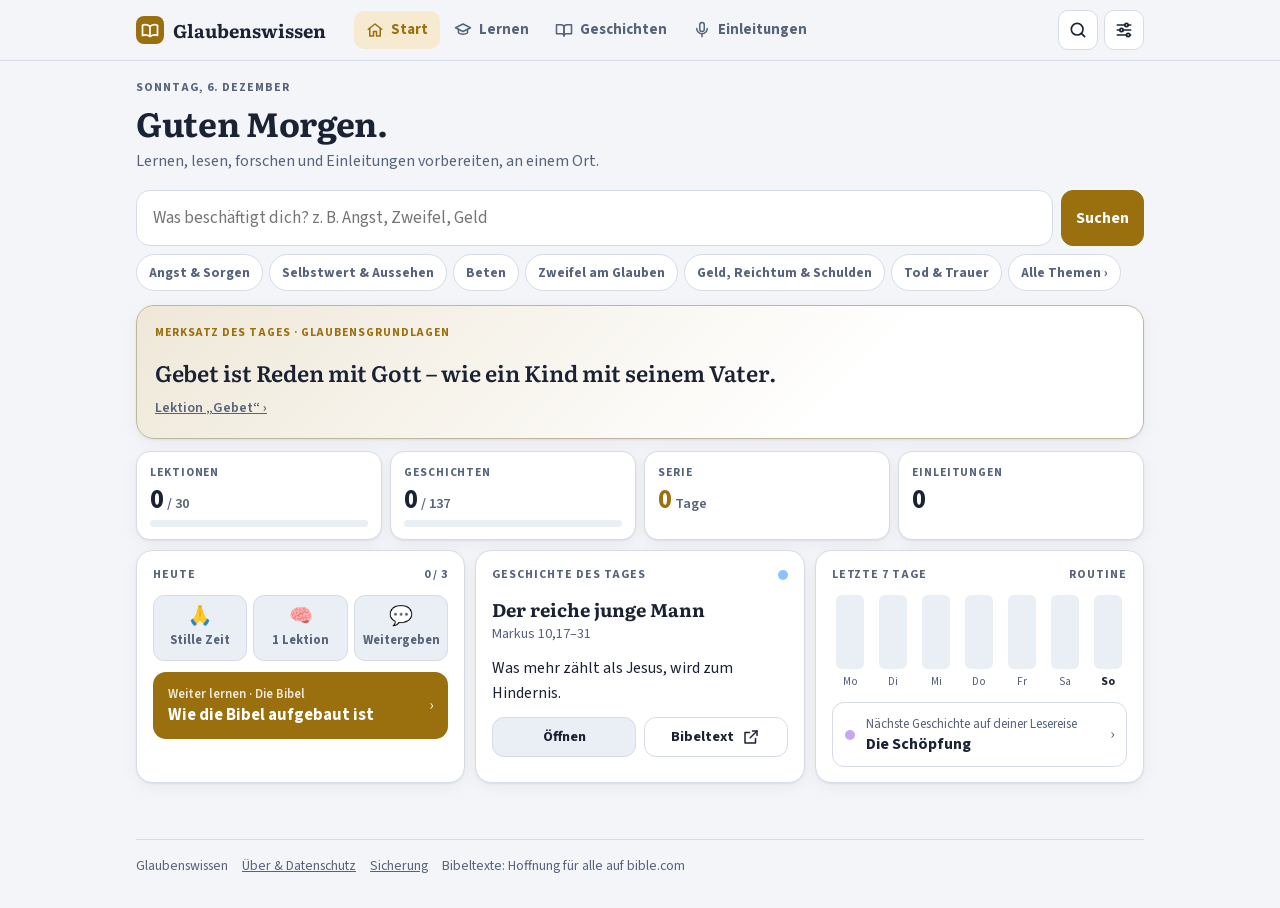
==== commit 3b386d58: "Alle Geschichten auf Szenenende geprüft, 18 verlängert Geprüft wurde jeweils, ob die Bibel direkt na" ====
--- a/index.html
+++ b/index.html
@@ -457,22 +457,22 @@
 ["mose","Das Passa","EXO.12.1-42","In der letzten Nacht streicht jede Familie das Blut eines Lammes an die Türpfosten. Der Tod geht an diesen Häusern vorüber. Israel zieht aus Ägypten aus.","Das Blut des Lammes rettet. Jesus ist unser Passalamm.","Worauf verlasse ich mich, wenn es um Leben und Tod geht?"],
 ["mose","Durch das Rote Meer","EXO.14.1-31","Pharaos Heer jagt Israel bis ans Meer. Gott teilt das Wasser, Israel geht trocken hindurch, die Ägypter ertrinken. Der Herr kämpft für euch, ihr sollt still sein.","Wo du keinen Ausweg siehst, macht Gott einen Weg.","Vor welchem Meer stehe ich gerade?"],
 ["mose","Manna und Wachteln","EXO.16.1-36","In der Wüste murrt das Volk vor Hunger. Gott schickt jeden Morgen Manna, genug für einen Tag. Wer mehr sammelt, dem verdirbt es.","Gott versorgt täglich. Vertrauen lernt man Tag für Tag.","Kann ich Gott für heute vertrauen, ohne alles für morgen abzusichern?"],
-["mose","Die Zehn Gebote","EXO.20.1-17","Am Sinai gibt Gott seinem befreiten Volk die Zehn Gebote. Sie beginnen mit: Ich bin der Herr, dein Gott, der dich aus Ägypten geführt hat.","Gottes Gebote sind die Hausordnung für Befreite, kein Weg, sich Rettung zu verdienen.","Welches Gebot fällt mir am schwersten?"],
+["mose","Die Zehn Gebote","EXO.20.1-21","Am Sinai gibt Gott seinem befreiten Volk die Zehn Gebote. Sie beginnen mit: Ich bin der Herr, dein Gott, der dich aus Ägypten geführt hat. Das Volk erschrickt vor Donner und Blitz und bleibt auf Abstand, Mose geht in das Dunkel, wo Gott ist.","Gottes Gebote sind die Hausordnung für Befreite, kein Weg, sich Rettung zu verdienen.","Welches Gebot fällt mir am schwersten?"],
 ["mose","Das goldene Kalb","EXO.32.1-35","Mose bleibt lange auf dem Berg. Das Volk wird ungeduldig, Aaron macht ein goldenes Kalb. Mose zerbricht die Tafeln und bittet dann für das Volk.","Wenn Gott zu schweigen scheint, bauen wir uns schnell eigene Götter.","Was wird mein goldenes Kalb, wenn Gott länger schweigt?"],
 ["mose","Die zwölf Kundschafter","NUM.13.1-33|NUM.14.1-45","Zwölf Männer erkunden Kanaan. Zehn sehen nur Riesen, Josua und Kaleb sehen Gottes Versprechen. Das Volk glaubt den zehn und muss 40 Jahre in der Wüste bleiben.","Angst sieht die Riesen, Glaube sieht Gott.","Sehe ich zuerst die Riesen oder zuerst Gott?"],
 ["mose","Die eherne Schlange","NUM.21.4-9","Das Volk murrt, giftige Schlangen beißen. Mose macht eine Schlange aus Bronze an einem Stab. Wer hinschaut, lebt. Jesus vergleicht sich damit (Johannes 3,14).","Rettung geschieht durch das Hinschauen auf das, was Gott aufrichtet: das Kreuz.","Worauf schaue ich, wenn die Schuld mich beißt?"],
 ["mose","Bileam und die Eselin","NUM.22.21-35","Bileam soll Israel verfluchen. Ein Engel stellt sich ihm in den Weg, doch nur die Eselin sieht ihn. Sie redet, und Bileam erkennt, wie blind er war.","Gott kann jeden gebrauchen, sogar einen Esel, um uns aufzuhalten.","Wen oder was benutzt Gott gerade, um mich zu stoppen?"],
 ["koen","Rahab und die Kundschafter","JOS.2.1-24|JOS.6.22-25","Rahab, eine Prostituierte in Jericho, versteckt zwei Kundschafter Israels. Sie glaubt an Israels Gott. Bei der Eroberung Jerichos wird sie mit ihrer ganzen Familie gerettet. Matthäus 1,5 nennt sie später im Stammbaum von Jesus.","Gott fragt nicht nach deiner Vergangenheit, sondern nach deinem Glauben.","Glaube ich, dass meine Vergangenheit Gott nicht aufhält?"],
 ["koen","Die Mauern von Jericho","JOS.6.1-27","Israel soll sechs Tage schweigend um Jericho ziehen, am siebten Tag siebenmal, dann rufen. Die Mauern stürzen ein.","Gottes Wege wirken oft seltsam, aber Gehorsam bringt Mauern zum Fallen.","Welche Mauer steht vor mir, die nur Gott umwerfen kann?"],
-["koen","Gideon und die 300","JDG.6.11-40|JDG.7.1-25","Gideon ist ängstlich und bittet um Zeichen. Gott verkleinert sein Heer von 32.000 auf 300 Mann. Mit Krügen, Fackeln und Posaunen besiegen sie die Midianiter.","Gott siegt nicht mit der Masse, damit die Ehre bei ihm bleibt.","Wo verlasse ich mich auf Zahlen statt auf Gott?"],
+["koen","Gideon und die 300","JDG.6.11-40|JDG.7.1-25|JDG.8.1-28","Gideon ist ängstlich und bittet um Zeichen. Gott verkleinert sein Heer von 32.000 auf 300 Mann. Mit Krügen, Fackeln und Posaunen besiegen sie die Midianiter. Gideon jagt den Feinden nach und lehnt die Königswürde ab: Der Herr soll über euch herrschen. Doch sein goldenes Priestergewand wird später zur Falle.","Gott siegt nicht mit der Masse, damit die Ehre bei ihm bleibt.","Wo verlasse ich mich auf Zahlen statt auf Gott?"],
 ["koen","Simson","JDG.16.4-31","Simson ist stark, aber schwach bei Frauen. Delila verrät sein Geheimnis, er verliert Kraft und Augenlicht. Am Ende betet er, und Gott gibt ihm noch einmal Kraft.","Gaben ohne Charakter bringen zu Fall. Aber Gott hört auch am Ende noch.","Wo spiele ich mit Gottes Gaben?"],
 ["koen","Rut und Noomi","RUT.1.1-22|RUT.2.1-23|RUT.3.1-18|RUT.4.1-22","Rut verliert ihren Mann und bleibt bei ihrer Schwiegermutter: Dein Gott ist mein Gott. Sie sammelt Ähren bei Boas, der sie heiratet. Sie wird Davids Urgroßmutter.","Treue im Kleinen wird zu Gottes großer Geschichte.","Wem halte ich die Treue, auch wenn es mich etwas kostet?"],
 ["koen","Hanna betet um ein Kind","1SA.1.1-28|1SA.2.1-11","Hanna ist kinderlos und wird verspottet. Sie schüttet im Tempel ihr Herz vor Gott aus. Gott schenkt ihr Samuel, und sie gibt ihn Gott zurück.","Gott hört ehrliches, verzweifeltes Gebet.","Habe ich Gott schon einmal mein ganzes Herz ausgeschüttet?"],
 ["koen","Gott ruft Samuel","1SA.3.1-21","Der junge Samuel hört nachts eine Stimme und läuft zu Eli. Beim dritten Mal sagt Eli ihm, er soll antworten: Rede, Herr, dein Knecht hört.","Gott redet auch mit jungen Menschen. Man muss lernen zuzuhören.","Wann habe ich zuletzt einfach still auf Gott gehört?"],
 ["koen","Saul wird König","1SA.9.1-27|1SA.10.1-27","Israel will einen König wie alle anderen Völker (1. Samuel 8). Gott gibt ihnen Saul, groß und stattlich. Bei seiner Wahl versteckt er sich zwischen dem Gepäck.","Menschen schauen auf das Äußere. Gott sucht ein gehorsames Herz.","Will ich so sein wie alle oder so, wie Gott mich will?"],
 ["koen","David wird gesalbt","1SA.16.1-13","Samuel soll einen Sohn Isais zum König salben. Die großen Brüder werden abgelehnt. Gott wählt den Jüngsten, der draußen die Schafe hütet: David.","Der Mensch sieht, was vor Augen ist, Gott sieht das Herz an.","Wo halte ich mich für zu jung oder zu klein?"],
-["koen","David und Goliat","1SA.17","Der Riese Goliat verhöhnt Israel, alle haben Angst. Der junge David geht mit Schleuder und Steinen im Namen Gottes los und besiegt ihn.","Mit Gott ist kein Riese zu groß.","Wie heißt mein Goliat?"],
-["koen","David und Jonatan","1SA.20.1-42","Sauls Sohn Jonatan liebt David wie sich selbst. Er warnt ihn vor Saul, obwohl David an seiner Stelle König werden wird.","Echte Freundschaft gönnt dem anderen mehr als sich selbst.","Habe ich einen Freund wie Jonatan, und bin ich einer?"],
+["koen","David und Goliat","1SA.17|1SA.18.1-5","Der Riese Goliat verhöhnt Israel, alle haben Angst. Der junge David geht mit Schleuder und Steinen im Namen Gottes los und besiegt ihn. Danach schließt Sauls Sohn Jonatan einen Freundschaftsbund mit ihm.","Mit Gott ist kein Riese zu groß.","Wie heißt mein Goliat?"],
+["koen","David und Jonatan","1SA.20.1-42|1SA.21.1","Sauls Sohn Jonatan liebt David wie sich selbst. Er warnt ihn vor Saul, obwohl David an seiner Stelle König werden wird.","Echte Freundschaft gönnt dem anderen mehr als sich selbst.","Habe ich einen Freund wie Jonatan, und bin ich einer?"],
 ["koen","David verschont Saul","1SA.24.1-23","Saul jagt David. In einer Höhle könnte David ihn töten, aber er schneidet nur einen Zipfel von seinem Mantel ab. Die Rache überlässt er Gott.","Wer Gott vertraut, muss sich nicht selbst rächen.","Wo will ich mir selbst Recht verschaffen?"],
 ["koen","David und Batseba","2SA.11.1-27","David bleibt zu Hause, statt mit dem Heer in den Krieg zu ziehen. Er sieht Batseba, nimmt sie zu sich und lässt ihren Mann Uria töten.","Sünde beginnt oft mit Langeweile und einem zweiten Blick.","Wo bin ich gerade nicht da, wo ich sein sollte?"],
 ["koen","Nathan stellt David zur Rede","2SA.12.1-25","Nathan erzählt von einem Reichen, der einem Armen sein einziges Schaf nimmt. David ist empört. Nathan sagt: Du bist der Mann! David bekennt seine Schuld (Psalm 51).","Gott schickt Menschen, die uns ehrlich den Spiegel vorhalten.","Wer darf mir ehrlich die Wahrheit sagen?"],
@@ -480,9 +480,9 @@
 ["koen","Salomos Urteil","1KI.3.16-28","Zwei Frauen streiten um ein Baby. Salomo befiehlt, es zu teilen. Die echte Mutter verzichtet lieber, damit es lebt. So erkennt Salomo die Wahrheit.","Echte Liebe verzichtet, damit der andere lebt.","Woran erkennt man echte Liebe in meinem Leben?"],
 ["koen","Elia und die Witwe","1KI.17.1-24","In der Dürre versorgen Raben Elia. Dann gibt ihm eine arme Witwe ihr letztes Mehl. Mehl und Öl gehen nicht aus, und später erweckt Elia ihren Sohn.","Wer Gott das Letzte gibt, erlebt seine Versorgung.","Was ist das Letzte, das ich festhalte?"],
 ["koen","Elia auf dem Karmel","1KI.18.20-46","Elia fordert 450 Baalspropheten heraus: Welcher Gott antwortet mit Feuer? Baal schweigt. Elia betet, und Gott schickt Feuer auf das nasse Opfer.","Man kann nicht auf beiden Seiten hinken. Der Herr ist Gott.","Zwischen welchen zwei Seiten hinke ich?"],
-["koen","Elia unter dem Ginster","1KI.19.1-18","Nach dem Sieg flieht Elia vor Isebel und will sterben. Ein Engel gibt ihm Brot und Wasser. Am Horeb begegnet Gott ihm nicht im Sturm, sondern in einem leisen Säuseln.","Gott kümmert sich um Erschöpfte, zuerst mit Brot und Schlaf, dann mit seiner Stimme.","Bin ich gerade ausgebrannt?"],
+["koen","Elia unter dem Ginster","1KI.19.1-21","Nach dem Sieg flieht Elia vor Isebel und will sterben. Ein Engel gibt ihm Brot und Wasser. Am Horeb begegnet Gott ihm nicht im Sturm, sondern in einem leisen Säuseln. Danach beruft Elia Elisa, der alles stehen lässt und ihm folgt.","Gott kümmert sich um Erschöpfte, zuerst mit Brot und Schlaf, dann mit seiner Stimme.","Bin ich gerade ausgebrannt?"],
 ["koen","Naaman wird geheilt","2KI.5.1-27","Der syrische Feldherr Naaman hat Aussatz. Eine verschleppte Magd erzählt ihm vom Propheten. Elisa sagt: Tauche siebenmal im Jordan unter. Naaman ist gekränkt, gehorcht dann und wird gesund.","Gottes Heilung erfordert Demut.","Wo ist mir Gottes Weg zu einfach oder zu peinlich?"],
-["koen","Josia findet das Gesetzbuch","2KI.22.1-20|2KI.23.1-3","Beim Renovieren des Tempels wird das vergessene Gesetzbuch gefunden. Der junge König Josia zerreißt seine Kleider und führt das Volk zurück zu Gott.","Erneuerung beginnt, wenn Gottes Wort wieder gelesen wird.","Liegt meine Bibel verstaubt in der Ecke?"],
+["koen","Josia findet das Gesetzbuch","2KI.22.1-20|2KI.23.1-25","Beim Renovieren des Tempels wird das vergessene Gesetzbuch gefunden. Der junge König Josia zerreißt seine Kleider und führt das Volk zurück zu Gott. Er räumt alle Götzen aus dem Land und feiert wieder das Passa.","Erneuerung beginnt, wenn Gottes Wort wieder gelesen wird.","Liegt meine Bibel verstaubt in der Ecke?"],
 ["proph","Jesaja wird berufen","ISA.6.1-13","Jesaja sieht Gott auf dem Thron, Engel rufen: Heilig, heilig, heilig. Er erkennt seine Unreinheit, ein Engel reinigt seine Lippen. Gott fragt: Wen soll ich senden? Jesaja: Hier bin ich, sende mich!","Wer Gottes Heiligkeit und Gnade erlebt, wird bereit, sich senden zu lassen.","Würde ich „Hier bin ich“ sagen?"],
 ["proph","Beim Töpfer","JER.18.1-12","Jeremia sieht, wie ein Töpfer ein misslungenes Gefäß neu formt. Gott sagt: Wie der Ton in der Hand des Töpfers, so seid ihr in meiner Hand.","Gott gibt nicht auf, er formt neu.","Lasse ich mich von Gott formen?"],
 ["proph","Das Tal der Totengebeine","EZK.37.1-14","Hesekiel sieht ein Tal voller vertrockneter Knochen. Er soll Gottes Wort darüber sprechen. Die Knochen fügen sich zusammen, und Gottes Geist macht sie lebendig.","Gott kann auch das Tote wieder lebendig machen.","Was in meinem Leben fühlt sich tot an?"],
@@ -492,7 +492,7 @@
 ["proph","Daniel in der Löwengrube","DAN.6.1-29","Neider erwirken ein Gebetsverbot. Daniel betet weiter dreimal am Tag bei offenem Fenster. Er wird zu den Löwen geworfen, doch Gott verschließt ihnen das Maul.","Gebet ist es wert, alles zu riskieren. Gott ist treu.","Was würde mich vom Beten abhalten?"],
 ["proph","Jona flieht vor Gott","JON.1.1-16|JON.2.1-11","Jona soll Ninive warnen, flieht aber mit einem Schiff. Im Sturm wird er ins Meer geworfen und von einem großen Fisch verschluckt. Im Bauch betet er, und Gott rettet ihn.","Man kann vor Gott nicht davonlaufen, aber man kann zu ihm umkehren.","Wo laufe ich gerade vor Gott weg?"],
 ["proph","Jona in Ninive","JON.3.1-10|JON.4.1-11","Jona predigt, Ninive kehrt um, und Gott verschont die Stadt. Jona ist wütend. Gott lehrt ihn mit einer Staude: Sollte mir diese große Stadt nicht leidtun?","Gottes Gnade ist größer als unser Herz für andere.","Wem gönne ich Gottes Gnade nicht?"],
-["proph","Ester rettet ihr Volk","EST.4.1-17|EST.5.1-14|EST.6.1-14|EST.7.1-10|EST.8.1-17","Haman will alle Juden töten lassen. Mordechai sagt zu Königin Ester: Vielleicht bist du gerade für diese Zeit Königin geworden. Ester riskiert ihr Leben und geht zum König.","Gott stellt dich an deinen Platz, damit du handelst.","Wofür hat Gott mich an meinen Platz gestellt?"],
+["proph","Ester rettet ihr Volk","EST.3.1-15|EST.4.1-17|EST.5.1-14|EST.6.1-14|EST.7.1-10|EST.8.1-17|EST.9.1-32","Haman will alle Juden töten lassen. Mordechai sagt zu Königin Ester: Vielleicht bist du gerade für diese Zeit Königin geworden. Ester riskiert ihr Leben und geht zum König. Hamans Plan fällt auf ihn selbst zurück, das Volk wird gerettet, und das Purimfest erinnert bis heute daran.","Gott stellt dich an deinen Platz, damit du handelst.","Wofür hat Gott mich an meinen Platz gestellt?"],
 ["proph","Nehemia baut die Mauer","NEH.3.33-38|NEH.4.1-17|NEH.6.15-16","Nehemia baut die Mauer Jerusalems wieder auf. Feinde spotten und drohen. Die Bauleute arbeiten mit einer Hand und halten in der anderen die Waffe. Nach 52 Tagen steht die Mauer.","Beten und Anpacken gehören zusammen.","Was baue ich für Gott, auch wenn andere spotten?"],
 ["proph","Hiob verliert alles","JOB.1.1-22|JOB.2.1-13","Hiob ist reich und gottesfürchtig. An einem Tag verliert er Besitz und Kinder, dann seine Gesundheit. Er sagt: Der Herr hat's gegeben, der Herr hat's genommen.","Glaube, der nur am Segen hängt, ist kein Glaube. Hiob hält an Gott fest.","Würde ich Gott auch ohne seine Gaben lieben?"],
 ["proph","Gott antwortet Hiob","JOB.38.1-41|JOB.39.1-30|JOB.40.1-32|JOB.41.1-26|JOB.42.1-17","Nach den langen Reden seiner Freunde antwortet Gott aus dem Sturm. Er erklärt das Leid nicht, sondern zeigt seine Größe. Hiob sagt: Jetzt habe ich dich mit eigenen Augen gesehen.","Im Leid hilft keine Erklärung so sehr wie die Begegnung mit Gott.","Suche ich im Leid nach Antworten oder nach Gott?"],
@@ -535,41 +535,41 @@
 ["beg","Die Frau am Brunnen","JHN.4.1-42","Mittags trifft Jesus eine Samariterin am Brunnen. Er bittet sie um Wasser und bietet ihr lebendiges Wasser an. Er kennt ihr ganzes Leben, und sie erzählt dem ganzen Dorf von ihm.","Jesus kennt alles von dir und bietet dir trotzdem Leben an.","Wonach habe ich Durst?"],
 ["beg","Maria und Marta","LUK.10.38-42","Marta arbeitet in der Küche, Maria sitzt Jesus zu Füßen und hört zu. Marta beschwert sich. Jesus sagt: Maria hat das gute Teil gewählt.","Bei Jesus sitzen ist wichtiger, als für Jesus zu rennen.","Bin ich mehr Marta oder Maria?"],
 ["beg","Zachäus","LUK.19.1-10","Der reiche Zöllner Zachäus klettert auf einen Baum, um Jesus zu sehen. Jesus ruft ihn herunter und kehrt bei ihm ein. Zachäus gibt die Hälfte den Armen und erstattet Betrug vierfach zurück.","Jesus sucht die Verlorenen. Echte Begegnung verändert auch den Umgang mit Geld.","Was würde sich ändern, wenn Jesus heute bei mir einkehrt?"],
-["beg","Der reiche junge Mann","MRK.10.17-27","Ein junger Mann fragt nach dem ewigen Leben. Er hält alle Gebote. Jesus liebt ihn und sagt: Verkaufe alles und folge mir. Er geht traurig weg, denn er hat viele Güter.","Was mehr zählt als Jesus, wird zum Hindernis.","Was dürfte Jesus mir nicht nehmen?"],
+["beg","Der reiche junge Mann","MRK.10.17-31","Ein junger Mann fragt nach dem ewigen Leben. Er hält alle Gebote. Jesus liebt ihn und sagt: Verkaufe alles und folge mir. Er geht traurig weg, denn er hat viele Güter. Petrus sagt: Wir haben alles verlassen. Jesus verspricht: Niemand verliert, was er für ihn aufgibt.","Was mehr zählt als Jesus, wird zum Hindernis.","Was dürfte Jesus mir nicht nehmen?"],
 ["beg","Die Ehebrecherin","JHN.8.1-11","Schriftgelehrte bringen eine Frau, die beim Ehebruch ertappt wurde. Jesus sagt: Wer ohne Sünde ist, werfe den ersten Stein. Alle gehen weg. Jesus: Ich verurteile dich nicht, geh und sündige nicht mehr.","Jesus verurteilt nicht, aber er ruft in ein neues Leben.","Mit welchem Stein in der Hand stehe ich da?"],
 ["beg","Jesus segnet die Kinder","MRK.10.13-16","Eltern bringen Kinder zu Jesus, die Jünger wollen sie wegschicken. Jesus wird unwillig: Lasst die Kinder zu mir kommen. Wer das Reich Gottes nicht annimmt wie ein Kind, kommt nicht hinein.","Glaube heißt, wie ein Kind zu vertrauen.","Kann ich Gott wie ein Kind vertrauen?"],
 ["beg","Die Salbung in Betanien","MRK.14.3-9","Eine Frau zerbricht ein Glas mit teurem Öl und gießt es über Jesus. Die Jünger nennen es Verschwendung. Jesus sagt: Sie hat ein gutes Werk an mir getan.","Für Jesus ist nichts zu wertvoll.","Was ist mir für Jesus zu schade?"],
 ["beg","Petrus bekennt","MAT.16.13-20","Jesus fragt: Wer sagen die Leute, dass ich bin? Und ihr? Petrus antwortet: Du bist der Christus, der Sohn des lebendigen Gottes.","Die wichtigste Frage deines Lebens: Wer ist Jesus für dich?","Was antworte ich, wenn Jesus mich fragt: Wer bin ich für dich?"],
-["beg","Die Verklärung","MAT.17.1-9","Auf einem Berg leuchtet Jesus vor drei Jüngern, Mose und Elia erscheinen. Eine Stimme sagt: Das ist mein lieber Sohn, den sollt ihr hören. Danach sehen sie nur noch Jesus.","Am Ende bleibt Jesus allein. Auf ihn sollen wir hören.","Auf wen höre ich am meisten?"],
+["beg","Die Verklärung","MAT.17.1-13","Auf einem Berg leuchtet Jesus vor drei Jüngern, Mose und Elia erscheinen. Eine Stimme sagt: Das ist mein lieber Sohn, den sollt ihr hören. Danach sehen sie nur noch Jesus. Beim Abstieg erklärt Jesus, dass Elia schon gekommen ist: Johannes der Täufer.","Am Ende bleibt Jesus allein. Auf ihn sollen wir hören.","Auf wen höre ich am meisten?"],
 ["pass","Einzug in Jerusalem","MRK.11.1-11","Jesus reitet auf einem Esel in Jerusalem ein. Die Menge breitet Kleider und Zweige aus und ruft Hosianna. Wenige Tage später rufen viele: Kreuzige ihn! (Markus 15,13)","Jesus ist ein König, der demütig kommt. Begeisterung ist noch kein Glaube.","Jubele ich Jesus nur zu, wenn es passt?"],
 ["pass","Die Tempelreinigung","MRK.11.15-19","Jesus wirft die Händler aus dem Tempel und stößt ihre Tische um. Er sagt: Mein Haus soll ein Bethaus sein, ihr habt eine Räuberhöhle daraus gemacht.","Jesus räumt auf, wo Geschäft wichtiger wird als Gott.","Was müsste Jesus in meinem Leben umstoßen?"],
 ["pass","Die Fußwaschung","JHN.13.1-17","Beim letzten Mahl bindet Jesus sich ein Tuch um und wäscht den Jüngern die Füße, eine Arbeit für Sklaven. Petrus wehrt sich. Jesus: Ich habe euch ein Beispiel gegeben.","Größe im Reich Gottes heißt dienen.","Wem könnte ich diese Woche dienen?"],
-["pass","Das letzte Abendmahl","LUK.22.7-23","Jesus feiert mit den Jüngern das Passa. Er bricht das Brot: Das ist mein Leib. Er nimmt den Kelch: der neue Bund in meinem Blut. Das tut zu meinem Gedächtnis.","Jesus gibt sich selbst für uns. Das Abendmahl erinnert daran.","Was bedeutet mir das Abendmahl?"],
+["pass","Das letzte Abendmahl","LUK.22.7-38","Jesus feiert mit den Jüngern das Passa. Er bricht das Brot: Das ist mein Leib. Er nimmt den Kelch: der neue Bund in meinem Blut. Das tut zu meinem Gedächtnis. Am Tisch streiten die Jünger, wer der Größte ist, und Jesus kündigt an, dass Petrus ihn dreimal verleugnen wird.","Jesus gibt sich selbst für uns. Das Abendmahl erinnert daran.","Was bedeutet mir das Abendmahl?"],
 ["pass","Gethsemane","MRK.14.32-50","Jesus betet in Todesangst: Vater, nimm diesen Kelch von mir, doch nicht, was ich will, sondern was du willst. Die Jünger schlafen ein. Dann wird er verhaftet.","Jesus kennt Angst. Und er wählt Gottes Willen.","Kann ich beten: Nicht mein Wille, sondern deiner?"],
 ["pass","Petrus verleugnet Jesus","LUK.22.54-62","Petrus folgt Jesus bis in den Hof des Hohepriesters. Dreimal sagt er: Ich kenne ihn nicht. Der Hahn kräht, Jesus sieht ihn an, und Petrus weint bitterlich.","Auch die Treuesten fallen. Jesu Blick führt zur Umkehr.","Wo habe ich Jesus verleugnet?"],
 ["pass","Die Kreuzigung","LUK.23.26-56","Jesus wird zwischen zwei Verbrechern gekreuzigt. Er betet: Vater, vergib ihnen. Einem der Verbrecher verspricht er das Paradies. Dann stirbt er.","Am Kreuz trägt Jesus unsere Schuld und vergibt sogar seinen Feinden.","Welcher der beiden Verbrecher bin ich?"],
 ["pass","Das leere Grab","JHN.20.1-18","Maria Magdalena findet das Grab leer und weint. Jesus spricht sie an, sie hält ihn für den Gärtner. Als er ihren Namen sagt, erkennt sie ihn.","Jesus lebt und kennt dich beim Namen.","Habe ich den Auferstandenen schon persönlich erlebt?"],
-["pass","Die Emmausjünger","LUK.24.13-35","Zwei enttäuschte Jünger gehen nach Emmaus. Jesus geht unerkannt mit und erklärt ihnen die Schrift. Beim Brotbrechen erkennen sie ihn: Brannte nicht unser Herz?","Jesus geht mit, auch wenn wir ihn nicht erkennen.","Auf welchem Weg der Enttäuschung bin ich gerade?"],
+["pass","Die Emmausjünger","LUK.24.13-49","Zwei enttäuschte Jünger gehen nach Emmaus. Jesus geht unerkannt mit und erklärt ihnen die Schrift. Beim Brotbrechen erkennen sie ihn: Brannte nicht unser Herz? Sie laufen zurück nach Jerusalem, und während sie erzählen, steht Jesus mitten unter allen Jüngern, isst mit ihnen und sendet sie.","Jesus geht mit, auch wenn wir ihn nicht erkennen.","Auf welchem Weg der Enttäuschung bin ich gerade?"],
 ["pass","Thomas zweifelt","JHN.20.24-29","Thomas glaubt nicht, dass Jesus lebt, bevor er die Wunden sieht. Jesus kommt und lädt ihn ein, sie zu berühren. Thomas sagt: Mein Herr und mein Gott!","Jesus nimmt Zweifler ernst und begegnet ihnen.","Welche Zweifel darf ich Jesus ehrlich bringen?"],
-["pass","Petrus wird wiederhergestellt","JHN.21.1-19","Am See frühstückt der Auferstandene mit den Jüngern. Dreimal fragt er Petrus: Hast du mich lieb? Dreimal antwortet Petrus. Jesus: Weide meine Schafe.","Jesus stellt Gefallene wieder her und gibt ihnen einen neuen Auftrag.","Glaube ich, dass Jesus mich nach meinem Versagen wieder gebraucht?"],
+["pass","Petrus wird wiederhergestellt","JHN.21","Am See frühstückt der Auferstandene mit den Jüngern. Dreimal fragt er Petrus: Hast du mich lieb? Dreimal antwortet Petrus. Jesus: Weide meine Schafe. Als Petrus nach Johannes fragt, sagt Jesus: Folge du mir nach!","Jesus stellt Gefallene wieder her und gibt ihnen einen neuen Auftrag.","Glaube ich, dass Jesus mich nach meinem Versagen wieder gebraucht?"],
 ["pass","Der Missionsbefehl","MAT.28.16-20","Jesus sagt: Mir ist alle Macht gegeben. Geht hin, macht alle Völker zu Jüngern, tauft und lehrt sie. Ich bin bei euch alle Tage bis ans Ende der Welt.","Jeder Christ hat einen Auftrag und eine Zusage.","Wem erzähle ich von Jesus?"],
-["apg","Die Himmelfahrt","ACT.1.1-11","Jesus verspricht den Heiligen Geist und sendet die Jünger bis an das Ende der Erde. Dann wird er vor ihren Augen aufgenommen. Engel sagen: Er wird wiederkommen.","Jesus regiert jetzt und kommt wieder. Bis dahin sind wir seine Zeugen.","Lebe ich so, als würde Jesus wiederkommen?"],
+["apg","Die Himmelfahrt","ACT.1.1-14","Jesus verspricht den Heiligen Geist und sendet die Jünger bis an das Ende der Erde. Dann wird er vor ihren Augen aufgenommen. Engel sagen: Er wird wiederkommen. Die Jünger gehen zurück nach Jerusalem und beten gemeinsam.","Jesus regiert jetzt und kommt wieder. Bis dahin sind wir seine Zeugen.","Lebe ich so, als würde Jesus wiederkommen?"],
 ["apg","Pfingsten","ACT.2.1-47","Der Heilige Geist kommt wie Sturm und Feuer auf die Jünger. Sie reden in fremden Sprachen. Petrus predigt, und 3000 Menschen lassen sich taufen. Die Gemeinde ist geboren.","Der Geist macht aus ängstlichen Jüngern mutige Zeugen.","Wo brauche ich den Mut des Heiligen Geistes?"],
-["apg","Der Gelähmte an der Schönen Pforte","ACT.3.1-10","Ein Gelähmter bettelt am Tempeltor. Petrus sagt: Silber und Gold habe ich nicht, aber was ich habe, gebe ich dir. Im Namen Jesu steh auf! Er springt umher und lobt Gott.","Das Wertvollste, was wir geben können, ist Jesus.","Was habe ich, das ich weitergeben kann?"],
+["apg","Der Gelähmte an der Schönen Pforte","ACT.3.1-26|ACT.4.1-22","Ein Gelähmter bettelt am Tempeltor. Petrus sagt: Silber und Gold habe ich nicht, aber was ich habe, gebe ich dir. Im Namen Jesu steh auf! Er springt umher und lobt Gott. Petrus predigt dem Volk, wird verhaftet und sagt vor dem Hohen Rat: Wir können nicht schweigen.","Das Wertvollste, was wir geben können, ist Jesus.","Was habe ich, das ich weitergeben kann?"],
 ["apg","Hananias und Saphira","ACT.5.1-11","Ein Ehepaar verkauft einen Acker und behält heimlich einen Teil, tut aber so, als gäben sie alles. Petrus deckt die Lüge auf. Beide sterben.","Gott will Echtheit, keinen frommen Schein.","Wo spiele ich mehr Frömmigkeit vor, als da ist?"],
-["apg","Stephanus","ACT.6.8-15|ACT.7","Stephanus ist voller Glauben und Kraft. Nach seiner Rede wird er gesteinigt. Er sieht den Himmel offen und betet: Herr, rechne ihnen diese Sünde nicht an.","Wer Jesus vor Augen hat, kann sogar im Sterben vergeben.","Könnte ich meinen Feinden vergeben?"],
+["apg","Stephanus","ACT.6.8-15|ACT.7|ACT.8.1-2","Stephanus ist voller Glauben und Kraft. Nach seiner Rede wird er gesteinigt. Er sieht den Himmel offen und betet: Herr, rechne ihnen diese Sünde nicht an. Saulus ist dabei und hält es für richtig.","Wer Jesus vor Augen hat, kann sogar im Sterben vergeben.","Könnte ich meinen Feinden vergeben?"],
 ["apg","Philippus und der Kämmerer","ACT.8.26-36,38-40","Ein äthiopischer Finanzminister liest Jesaja 53 und versteht es nicht. Philippus erklärt ihm Jesus. Der Mann lässt sich am Wegrand taufen und zieht fröhlich weiter.","Gott schickt uns zu Menschen, die gerade suchen.","Wer in meinem Umfeld sucht gerade?"],
-["apg","Saulus wird Paulus","ACT.9.1-19","Saulus verfolgt die Christen. Vor Damaskus umleuchtet ihn ein Licht, und Jesus fragt: Warum verfolgst du mich? Saulus ist blind, Hananias betet für ihn, und er wird getauft.","Niemand ist zu weit weg für Jesus.","Für wen bete ich, der weit weg von Gott ist?"],
+["apg","Saulus wird Paulus","ACT.9.1-22","Saulus verfolgt die Christen. Vor Damaskus umleuchtet ihn ein Licht, und Jesus fragt: Warum verfolgst du mich? Saulus ist blind, Hananias betet für ihn, und er wird getauft. Sofort predigt er in Damaskus: Jesus ist Gottes Sohn.","Niemand ist zu weit weg für Jesus.","Für wen bete ich, der weit weg von Gott ist?"],
 ["apg","Petrus und Kornelius","ACT.10.1-48","Petrus sieht in einer Vision unreine Tiere: Was Gott rein gemacht hat, nenne nicht unrein. Dann geht er zum römischen Hauptmann Kornelius. Der Geist kommt auch auf die Nichtjuden.","Das Evangelium ist für alle Menschen, ohne Unterschied.","Welche Menschen halte ich für zu anders für Gott?"],
-["apg","Petrus wird befreit","ACT.12.1-17","Petrus liegt in Ketten im Gefängnis, die Gemeinde betet. Ein Engel befreit ihn. Er klopft an, und die Magd Rhode ist so froh, dass sie vergisst aufzumachen. Die Betenden können es kaum glauben.","Gott erhört Gebet, oft mehr, als wir selbst erwarten.","Rechne ich damit, dass Gott mein Gebet erhört?"],
-["apg","Paulus und Silas im Gefängnis","ACT.16.16-34","Paulus und Silas werden geschlagen und eingesperrt. Um Mitternacht singen sie Loblieder. Ein Erdbeben öffnet die Türen. Der Gefängniswärter fragt: Was muss ich tun, damit ich gerettet werde?","Lob in der dunkelsten Stunde öffnet Türen, auch für andere.","Kann ich auch um Mitternacht Gott loben?"],
+["apg","Petrus wird befreit","ACT.12.1-19","Petrus liegt in Ketten im Gefängnis, die Gemeinde betet. Ein Engel befreit ihn. Er klopft an, und die Magd Rhode ist so froh, dass sie vergisst aufzumachen. Die Betenden können es kaum glauben.","Gott erhört Gebet, oft mehr, als wir selbst erwarten.","Rechne ich damit, dass Gott mein Gebet erhört?"],
+["apg","Paulus und Silas im Gefängnis","ACT.16.16-40","Paulus und Silas werden geschlagen und eingesperrt. Um Mitternacht singen sie Loblieder. Ein Erdbeben öffnet die Türen. Der Gefängniswärter fragt: Was muss ich tun, damit ich gerettet werde? Er und seine Familie kommen zum Glauben, und am Morgen werden Paulus und Silas freigelassen.","Lob in der dunkelsten Stunde öffnet Türen, auch für andere.","Kann ich auch um Mitternacht Gott loben?"],
 ["apg","Paulus in Athen","ACT.17.16-34","In Athen findet Paulus einen Altar für einen unbekannten Gott. Er knüpft daran an und verkündet den Gott, der Himmel und Erde gemacht und Jesus auferweckt hat.","Gute Verkündigung knüpft an das an, was Menschen schon kennen.","Woran kann ich bei meinen Freunden anknüpfen?"],
 ["apg","Schiffbruch vor Malta","ACT.27.1-44|ACT.28.1-10","Paulus ist als Gefangener auf einem Schiff. Ein schwerer Sturm dauert tagelang. Paulus ermutigt alle: Gott hat mir gesagt, keiner wird umkommen. Das Schiff zerbricht, alle 276 kommen an Land.","Gottes Zusage trägt durch den Sturm, auch wenn das Schiff zerbricht.","Woran halte ich mich fest, wenn alles zerbricht?"],
-["apg","Die neue Erde","REV.21.1-7","Johannes sieht einen neuen Himmel und eine neue Erde. Gott wohnt bei den Menschen und wischt alle Tränen ab. Kein Tod und kein Leid mehr. Siehe, ich mache alles neu.","Die Geschichte endet nicht im Leid, sondern bei Gott.","Was gibt mir Hoffnung, wenn ich an die Zukunft denke?"]
+["apg","Die neue Erde","REV.21.1-8","Johannes sieht einen neuen Himmel und eine neue Erde. Gott wohnt bei den Menschen und wischt alle Tränen ab. Kein Tod und kein Leid mehr. Siehe, ich mache alles neu.","Die Geschichte endet nicht im Leid, sondern bei Gott.","Was gibt mir Hoffnung, wenn ich an die Zukunft denke?"]
 ].map((a,i) => ({id:"s"+i, g:a[0], t:a[1], u:a[2].split("|"), r:refText(a[2].split("|")), s:a[3], k:a[4], q:a[5]}));
 
 
-Object.assign(BOOKS, {SNG:"Hohelied", LAM:"Klagelieder", "1TI":"1. Timotheus", "2TH":"2. Thessalonicher", "2PE":"2. Petrus"});
+Object.assign(BOOKS, {ZEP:"Zefanja", SNG:"Hohelied", LAM:"Klagelieder", "1TI":"1. Timotheus", "2TH":"2. Thessalonicher", "2PE":"2. Petrus"});
 Object.keys(BOOKS).forEach(k => CODE[BOOKS[k]] = k);
 const TCATS = [
  {k:"sex", n:"Sexualität & Beziehung", c:"#FFB0C8", hidden:true},
@@ -656,11 +656,11 @@
  note:"Dein Wert hängt nicht an Aussehen, Leistung oder Likes. Gott hat dich nach seinem Bild gemacht und sieht dein Herz an.",
  v:[["Psalm 139,13–16","Wunderbar gemacht"],["1. Samuel 16,7","Gott sieht das Herz an"],["1. Mose 1,27","Nach Gottes Bild geschaffen"],["Epheser 2,10","Du bist Gottes Meisterwerk"],["Jesaja 43,4","Wertvoll in Gottes Augen"],["1. Petrus 3,3–4","Wahre Schönheit kommt von innen"]],
  s:["David wird gesalbt","Die Schöpfung","Gideon und die 300","Der brennende Dornbusch"], l:["Wer ist Gott?"]},
-{k:"stress", n:"Stress & Ruhe", c:"seele", w:"stress|gestresst|überfordert|überforderung|druck|zu viel|pause|ruhe|schlaf|schlafen|müde|ausruhen",
+{k:"stress", n:"Stress & Ruhe", c:"seele", w:"stress|gestresst|überfordert|überforderung|druck|alles zu viel|pause|ruhe|schlaf|schlafen|müde|ausruhen",
  note:"Gott hat Ruhe in die Schöpfung eingebaut. Jesus hat sich selbst immer wieder zurückgezogen und lädt die Müden zu sich ein.",
  v:[["Matthäus 11,28–30","Ich will euch Ruhe geben"],["Psalm 127,2","Seinen Freunden gibt er es im Schlaf"],["Markus 6,31","Ruht ein wenig aus"],["Psalm 46,11","Seid still und erkennt, dass ich Gott bin"],["2. Mose 20,8–10","Der Ruhetag"],["Psalm 4,9","In Frieden schlafen"]],
  s:["Maria und Marta","Elia unter dem Ginster","Die Schöpfung"], l:["Gebet"]},
-{k:"scham", n:"Scham & Schuldgefühle", c:"schuld", w:"scham|schäme|schämen|schuld|schuldgefühle|schlechtes gewissen|peinlich|versagt|versagen|bereuen|reue",
+{k:"scham", n:"Scham & Schuldgefühle", c:"schuld", w:"scham|schäme|schämen|schuld|schuldgefühle|schlechtes gewissen|habe gesündigt|ich habe sünde getan|sünde|peinlich|versagt|versagen|bereuen|reue",
  note:"Scham will, dass du dich versteckst. Gott ruft dich heraus, wie Adam im Garten. Wer seine Schuld ehrlich bekennt, bekommt volle Vergebung. Für die, die zu Jesus gehören, gibt es keine Verurteilung mehr.",
  v:[["Römer 8,1","Keine Verurteilung"],["1. Johannes 1,9","Gott vergibt, wenn wir bekennen"],["Psalm 32,1–5","Die Erleichterung nach dem Bekennen"],["Psalm 103,12","So fern der Osten vom Westen"],["Jesaja 1,18","Schneeweiß, auch wenn die Sünde blutrot ist"],["Hebräer 10,22","Mit reinem Gewissen zu Gott kommen"]],
  s:["Der Sündenfall","Die Ehebrecherin","Petrus wird wiederhergestellt","Der verlorene Sohn","Nathan stellt David zur Rede"], l:["Gnade","Umkehr und Glaube","Das Kreuz"]},
@@ -692,7 +692,7 @@
  note:"Zweifel gehören zum Glauben dazu. Jesus hat Zweifler nicht weggeschickt, sondern ist ihnen begegnet. „Ich glaube, hilf meinem Unglauben!“ ist ein Gebet, das Gott hört.",
  v:[["Markus 9,24","Ich glaube, hilf meinem Unglauben"],["Johannes 20,27–29","Jesus begegnet Thomas"],["Jakobus 1,5–6","Um Weisheit bitten"],["Psalm 73","Ein ehrlicher Zweifler findet zurück"],["Hebräer 11,1","Was Glaube ist"],["Römer 1,20","Gott ist in der Schöpfung zu erkennen"]],
  s:["Thomas zweifelt","Gott antwortet Hiob","Elia auf dem Karmel","Die Emmausjünger"], l:["Wer ist Jesus?","Auferstehung, Himmelfahrt, Wiederkunft"]},
-{k:"gebet", n:"Beten", c:"glaube", w:"beten|gebet|wie bete ich|gott hört nicht|gebetserhörung|unerhört|stille zeit",
+{k:"gebet", n:"Beten", c:"glaube", w:"beten|gebet|wie bete ich|gott hört nicht|gebetserhörung|unerhört|stille zeit|weiß nicht was ich beten soll|keine worte|beten fällt schwer",
  note:"Beten ist Reden mit Gott, ehrlich wie mit einem Vater. Jesus hat ein Muster gegeben, und er ermutigt, nicht aufzuhören.",
  v:[["Matthäus 6,5–13","Das Vaterunser"],["Philipper 4,6–7","Alles im Gebet vor Gott bringen"],["Lukas 18,1–8","Nicht aufhören zu beten"],["Jakobus 5,16","Das Gebet eines Gerechten bewirkt viel"],["Römer 8,26","Der Geist hilft beim Beten"],["1. Johannes 5,14–15","Gott hört uns"]],
  s:["Hanna betet um ein Kind","Gott ruft Samuel","Die kanaanäische Frau","Petrus wird befreit","Gethsemane"], l:["Gebet"]},
@@ -792,6 +792,94 @@
  note:"Gott hat sein eigenes Timing. Viele in der Bibel mussten lange warten, und Gott war nie zu spät.",
  v:[["Psalm 27,14","Harre des Herrn"],["Jesaja 40,31","Die auf den Herrn harren"],["Galater 6,9","Nicht müde werden, Gutes zu tun"],["Prediger 3,1","Alles hat seine Zeit"],["Römer 8,25","Mit Geduld warten"]],
  s:["Simeon und Hanna","Josef deutet Pharaos Träume","Sara lacht","Die Sterne am Himmel"], l:[]},
+{k:"bibel-motivation", n:"Keine Lust zum Bibellesen", c:"glaube", w:"keine motivation|keine lust|bibel lesen|bibellesen|lesen|motivation|langweilig|verstehe die bibel nicht|keine zeit|stille zeit|dranbleiben|disziplin|wo anfangen|wie lese ich die bibel",
+ note:"Fast jeder Christ kennt Zeiten, in denen Bibellesen schwerfällt. Die Lust kommt oft erst beim Tun, nicht vorher. Fang klein an: ein Psalm oder ein kurzer Abschnitt aus Markus, jeden Tag zur gleichen Zeit. Bete vorher kurz: „Herr, zeig mir etwas.“ Gottes Wort wirkt, auch wenn du es gerade nicht spürst.",
+ v:[["Psalm 119,105","Dein Wort ist ein Licht auf meinem Weg"],["Psalm 1,2–3","Wer darin liest, ist wie ein Baum am Wasser"],["Jesaja 55,10–11","Gottes Wort kommt nicht leer zurück"],["Matthäus 4,4","Der Mensch lebt nicht vom Brot allein"],["Hebräer 4,12","Gottes Wort ist lebendig"],["2. Timotheus 3,16–17","Die ganze Schrift ist nützlich"]],
+ s:["Maria und Marta","Josia findet das Gesetzbuch","Die Emmausjünger"], l:["Die Bibel richtig lesen","Die 4 Evangelien – der Unterschied"]},
+{k:"gott-fern", n:"Gott fühlt sich weit weg an", c:"glaube", w:"gott ist weit weg|gott fern|ich spüre gott nicht|spüre gott nicht|gott schweigt|keine verbindung zu gott|gott weg|trocken|wüste|glaube fühlt sich leer an|gott antwortet nicht",
+ note:"Auch David, Elia und Hiob hatten Zeiten, in denen Gott fern schien. Die Psalmen sind voll davon: „Wie lange noch, Herr?“ Gefühle sagen nicht, ob Gott da ist. Er hat versprochen: Ich verlasse dich nicht. Sag ihm ehrlich, wie es dir geht. Das ist schon Gebet.",
+ v:[["Psalm 13","Wie lange noch, Herr?"],["Psalm 42,2–6","Meine Seele dürstet nach Gott"],["Jakobus 4,8","Naht euch zu Gott, so naht er sich zu euch"],["Hebräer 13,5","Ich will dich nicht verlassen"],["1. Könige 19,11–13","Gott im leisen Säuseln"],["Jesaja 41,10","Fürchte dich nicht, ich bin mit dir"]],
+ s:["Elia unter dem Ginster","Gott antwortet Hiob","Die Emmausjünger","Thomas zweifelt"], l:["Gebet","Wer ist Gott?"]},
+{k:"gefuehle-unklar", n:"Ich weiß nicht, was ich fühle", c:"seele", w:"weiß nicht was ich fühle|weiß nicht was ich fühlen soll|was soll ich fühlen|gefühle|gefühl|fühlen|gefühlschaos|durcheinander|verwirrt|taub|abgestumpft|nichts fühlen|emotionen|innerlich leer|komisch",
+ note:"Gefühle sind manchmal ein Durcheinander, und das ist menschlich. In den Psalmen bringen Menschen alles zu Gott: Wut, Trauer, Angst, Leere. Du musst nicht erst sortiert sein, um zu beten. Schütte dein Herz einfach aus. Gott kennt dich besser, als du dich selbst kennst.",
+ v:[["Psalm 62,9","Schüttet euer Herz vor ihm aus"],["Psalm 139,23–24","Erforsche mich und erkenne mein Herz"],["Römer 8,26","Der Geist hilft, wenn uns die Worte fehlen"],["Johannes 11,35","Auch Jesus hat geweint"],["Prediger 3,1–8","Alles hat seine Zeit"],["1. Petrus 5,7","Alle Sorgen auf ihn werfen"]],
+ s:["Hanna betet um ein Kind","Elia unter dem Ginster","Lazarus wird auferweckt"], l:["Gebet"]},
+{k:"mehr-fuehlen", n:"Gott mehr erleben", c:"glaube", w:"mehr fühlen|wie kann ich mehr fühlen|gott erleben|gott spüren|gott näher|näher zu gott|leidenschaft|feuer|brennen für jesus|begeisterung|lauwarm|lau|eifer|tiefer glauben|mehr glauben",
+ note:"Glaube ist mehr als ein Gefühl, aber Gott will dir begegnen. Gefühle folgen oft dem, worauf du dich ausrichtest. Was hilft: Lobpreis, Dankbarkeit, Zeit in der Bibel, Gemeinschaft mit anderen Christen und anderen dienen. Bitte Gott um seinen Heiligen Geist. Er hat versprochen: Wer mich sucht, wird mich finden.",
+ v:[["Jeremia 29,13","Wenn ihr mich von ganzem Herzen sucht"],["Jakobus 4,8","Naht euch zu Gott"],["Psalm 34,9","Schmeckt und seht, wie freundlich der Herr ist"],["Römer 12,11","Brennt im Geist"],["Psalm 16,11","Vor dir ist Freude die Fülle"],["Epheser 3,16–19","Die Liebe von Christus erkennen"]],
+ s:["Pfingsten","Die Emmausjünger","Paulus und Silas im Gefängnis","Maria und Marta"], l:["Der Heilige Geist","Gebet"]},
+{k:"durchhalten", n:"Durchhalten & dranbleiben", c:"mut", w:"durchhalten|dranbleiben|aufgeben|keine kraft mehr|müde im glauben|rückschritt|immer wieder versagen|schaffe es nicht|zu schwer",
+ note:"Glaube ist ein Lauf, kein Sprint. Paulus vergleicht ihn mit einem Wettkampf, bei dem man dranbleibt, auch wenn es schwer wird. Du musst es nicht aus eigener Kraft schaffen. Gott gibt den Müden Kraft.",
+ v:[["Galater 6,9","Lasst uns nicht müde werden"],["Hebräer 12,1–2","Mit Ausdauer laufen, auf Jesus schauen"],["Jesaja 40,29–31","Den Müden gibt er Kraft"],["Philipper 3,13–14","Ich jage nach dem Ziel"],["2. Timotheus 4,7","Ich habe den Lauf vollendet"]],
+ s:["Nehemia baut die Mauer","Petrus wird wiederhergestellt","Elia unter dem Ginster"], l:[]},
+{k:"gemeinde-langweilig", n:"Keine Lust auf Gemeinde", c:"menschen", w:"gottesdienst langweilig|gemeinde langweilig|keine lust auf gemeinde|kirche langweilig|predigt langweilig|gemeinde|gottesdienst|kirche|jugendstunde",
+ note:"Gemeinde ist keine Show, sondern eine Familie. Manchmal ist es langweilig, manchmal nervig, aber Gott hat uns zusammengestellt, damit wir einander tragen. Frag dich: Wo kann ich mitmachen, statt nur zuzuschauen?",
+ v:[["Hebräer 10,24–25","Unsere Versammlungen nicht verlassen"],["Apostelgeschichte 2,42–47","Wie die erste Gemeinde lebte"],["1. Korinther 12,12–27","Ein Leib, viele Glieder"],["Psalm 122,1","Ich freute mich, ins Haus des Herrn zu gehen"]],
+ s:["Pfingsten","Petrus wird befreit"], l:["Gemeinde, Taufe, Abendmahl"]},
+{k:"freude", n:"Freude", c:"mut", w:"freude|glücklich|fröhlich|freuen|lachen|glück|zufrieden sein",
+ note:"Freude in der Bibel ist mehr als gute Laune. Sie kommt aus der Beziehung zu Gott und bleibt auch in schweren Zeiten. Paulus schreibt über Freude sogar aus dem Gefängnis.",
+ v:[["Philipper 4,4","Freut euch im Herrn allezeit"],["Nehemia 8,10","Die Freude am Herrn ist eure Stärke"],["Psalm 16,11","Freude die Fülle"],["Johannes 15,11","Damit meine Freude in euch ist"],["Galater 5,22","Freude ist Frucht des Geistes"]],
+ s:["Paulus und Silas im Gefängnis","Der verlorene Sohn","Die Hochzeit zu Kana"], l:[]},
+{k:"bibel-wahr", n:"Ist die Bibel wahr?", c:"glaube", w:"ist die bibel wahr|bibel wahr|bibel erfunden|widersprüche|glaubwürdig|beweis|beweise|märchen|wissenschaft|evolution",
+ note:"Die Bibel ist kein Märchenbuch. Ihre Schreiber berichten von Orten, Herrschern und Ereignissen, die man historisch einordnen kann. Lukas hat nach eigener Aussage sorgfältig recherchiert, und Paulus nennt über 500 Zeugen der Auferstehung. Ehrliche Fragen sind erlaubt, Gott hält sie aus.",
+ v:[["Lukas 1,1–4","Lukas hat alles genau erkundet"],["2. Petrus 1,16","Keine ausgedachten Fabeln"],["1. Korinther 15,3–8","Über 500 Zeugen"],["2. Timotheus 3,16","Von Gott eingegeben"],["1. Petrus 3,15","Bereit zur Antwort"]],
+ s:["Paulus in Athen","Thomas zweifelt"], l:["Wie die Bibel aufgebaut ist","Auferstehung, Himmelfahrt, Wiederkunft"]},
+{k:"gottes-liebe", n:"Liebt Gott mich wirklich?", c:"glaube", w:"liebt gott mich|gottes liebe|geliebt|nicht gut genug|nicht genug für gott|gott mag mich nicht|bin ich wertvoll|gott hasst mich",
+ note:"Gottes Liebe hängt nicht an deiner Leistung. Er hat dich geliebt, bevor du irgendetwas getan hast. Am Kreuz hat Jesus gezeigt, wie viel du ihm wert bist. Nichts kann dich von dieser Liebe trennen.",
+ v:[["Römer 5,8","Christus starb für uns, als wir noch Sünder waren"],["Johannes 3,16","So sehr hat Gott die Welt geliebt"],["1. Johannes 4,9–10","Darin besteht die Liebe"],["Römer 8,38–39","Nichts kann uns von seiner Liebe trennen"],["Zefanja 3,17","Gott freut sich über dich"],["Jesaja 49,15–16","In meine Hände gezeichnet"]],
+ s:["Der verlorene Sohn","Das verlorene Schaf","Zachäus","Die Frau am Brunnen"], l:["Gnade","Das Kreuz"]},
+{k:"rueckfall", n:"Wieder neu anfangen", c:"schuld", w:"war gut im glauben|früher gut im glauben|sünde ist über mich gekommen|abgerutscht|abgefallen|rückfall|zurück zu gott|zurück zu jesus|neu anfangen|wieder anfangen|wie fange ich wieder an|neuanfang mit gott|vom weg abgekommen|weg von gott|glauben verloren|kalt geworden|wieder auf den weg|umkehren",
+ note:"Gott wartet auf dich wie der Vater auf den verlorenen Sohn: Er rennt dir entgegen, sobald du dich umdrehst. So fängst du wieder an: 1. Sag Gott ehrlich, was passiert ist. 2. Nimm seine Vergebung an, sie ist vollständig. 3. Benenne, was dich runtergezogen hat, und zieh dort eine klare Grenze. 4. Erzähl es einem Christen, dem du vertraust. 5. Fang klein an: jeden Tag ein kurzer Bibeltext und ein ehrliches Gebet. David, Petrus und Jona sind alle gefallen, und Gott hat mit jedem neu angefangen.",
+ v:[["Lukas 15,20","Der Vater läuft dem Sohn entgegen"],["Psalm 51,3–14","Davids Gebet nach seiner Sünde"],["1. Johannes 1,9","Wenn wir bekennen, vergibt er"],["Offenbarung 2,4–5","Kehr zur ersten Liebe zurück"],["Klagelieder 3,22–23","Seine Gnade ist jeden Morgen neu"],["Micha 7,18–19","Gott wirft unsere Sünden ins Meer"],["Sprüche 24,16","Der Gerechte fällt und steht wieder auf"],["Philipper 3,13–14","Vergessen, was dahinten ist"]],
+ s:["Der verlorene Sohn","Petrus wird wiederhergestellt","Nathan stellt David zur Rede","Jona in Ninive","Simson"], l:["Umkehr und Glaube","Gnade","Neues Leben und Gewissheit"]},
+{k:"echt-glauben", n:"Echt und ganz für Gott leben", c:"glaube", w:"echt werden|wie werde ich echt|echt glauben|100 prozent|100%|hundert prozent|ganz für gott|ganz für jesus|von ganzem herzen|halbherzig|heuchler|fake christ|nur so tun|nachfolge|alles geben|richtig christ sein|ernst machen",
+ note:"Echt sein heißt nicht perfekt sein, sondern ehrlich vor Gott und ganz bei ihm. Jesus sucht keine Fassade, sondern dein Herz. Hundert Prozent heißt: Er bekommt den ersten Platz, auch in Bereichen, die du lieber für dich behalten würdest. Das wächst Schritt für Schritt, und der Heilige Geist hilft dir dabei.",
+ v:[["Römer 12,1–2","Dein ganzes Leben als Gottesdienst"],["Matthäus 22,37","Gott lieben von ganzem Herzen"],["Lukas 9,23","Sich selbst verleugnen und folgen"],["Matthäus 6,33","Zuerst nach Gottes Reich trachten"],["Galater 2,20","Christus lebt in mir"],["Jakobus 1,22","Täter des Wortes sein"],["Psalm 86,11","Erhalte mein Herz bei dem einen"],["Josua 24,15","Ich aber und mein Haus wollen dem Herrn dienen"]],
+ s:["Der reiche junge Mann","Schatz und Perle","Der Fischzug des Petrus","Saulus wird Paulus","Rut und Noomi"], l:["Umkehr und Glaube","Der Heilige Geist"]},
+{k:"geist-gaben", n:"Heiliger Geist & Gaben", c:"glaube", w:"heiliger geist|geistesgaben|gaben|begabung|talent|zungenrede|prophetie|geist empfangen|erfüllt mit dem geist",
+ note:"Der Heilige Geist wohnt in jedem, der zu Jesus gehört. Er tröstet, führt und verändert dich. Jeder Christ hat Gaben bekommen, nicht um damit anzugeben, sondern um anderen zu dienen.",
+ v:[["Johannes 14,16–17","Der Tröster bleibt bei euch"],["Apostelgeschichte 1,8","Ihr werdet Kraft empfangen"],["1. Korinther 12,4–11","Verschiedene Gaben, ein Geist"],["Galater 5,22–23","Die Frucht des Geistes"],["Lukas 11,13","Der Vater gibt den Geist denen, die bitten"],["1. Petrus 4,10","Dient einander mit euren Gaben"]],
+ s:["Pfingsten","Die Taufe von Jesus","Die anvertrauten Talente"], l:["Der Heilige Geist"]},
+{k:"zunge", n:"Lästern, Fluchen & Worte", c:"alltag", w:"lästern|lästere|fluchen|fluche|schimpfwörter|beleidigen|gerüchte|tratsch|hinter dem rücken|worte|zunge|schlecht reden",
+ note:"Worte haben Kraft: Sie können aufbauen oder zerstören. Jakobus vergleicht die Zunge mit einem kleinen Feuer, das einen ganzen Wald anzündet. Die gute Nachricht: Was aus dem Mund kommt, zeigt das Herz, und Gott kann das Herz verändern.",
+ v:[["Epheser 4,29","Kein faules Geschwätz, sondern was aufbaut"],["Jakobus 3,2–10","Die Zunge ist ein kleines Feuer"],["Sprüche 18,21","Tod und Leben stehen in der Macht der Zunge"],["Lukas 6,45","Wovon das Herz voll ist, davon redet der Mund"],["Psalm 141,3","Herr, behüte meinen Mund"],["Kolosser 4,6","Eure Rede sei freundlich"]],
+ s:["Die Ehebrecherin","Petrus verleugnet Jesus"], l:[]},
+{k:"freiheit", n:"Was darf ich als Christ?", c:"alltag", w:"darf ich als christ|darf ein christ|ist das sünde|ist es sünde|erlaubt|verboten|filme|serien|musik|games|zocken|party|feiern gehen|rap",
+ note:"Die Bibel gibt nicht für alles eine Regel, aber sie gibt dir Fragen mit: Ehrt es Gott? Tut es mir gut oder bekommt es Macht über mich? Bringt es andere zum Stolpern? Alles ist erlaubt, aber nicht alles dient dem Guten.",
+ v:[["1. Korinther 10,23–24","Alles ist erlaubt, aber nicht alles baut auf"],["1. Korinther 10,31","Alles zur Ehre Gottes"],["1. Korinther 6,12","Nichts soll Macht über mich haben"],["Philipper 4,8","Was wahr, ehrbar und rein ist"],["Römer 14,13","Dem anderen keinen Anstoß geben"],["Galater 5,13","Zur Freiheit berufen, aber nicht als Vorwand"]],
+ s:["Daniel bleibt treu","Die Hochzeit zu Kana"], l:[]},
+{k:"halloween", n:"Halloween & Reformationstag", c:"alltag", w:"halloween|reformationstag|reformation|luther|martin luther|31. oktober|gruselig|verkleiden",
+ note:"Am 31. Oktober ist Reformationstag: 1517 veröffentlichte Martin Luther seine Thesen und erinnerte daran, dass wir allein aus Gnade durch den Glauben gerettet werden. Zu Halloween sehen Christen es unterschiedlich: Manche feiern locker mit, andere meiden alles Okkulte. Wichtig ist, worauf du dein Herz richtest.",
+ v:[["Römer 1,17","Der Gerechte wird aus Glauben leben"],["Epheser 2,8–9","Aus Gnade gerettet"],["Epheser 5,8–11","Lebt als Kinder des Lichts"],["Philipper 4,8","Worauf du deine Gedanken richtest"],["Johannes 8,12","Jesus ist das Licht der Welt"]],
+ s:["Elia auf dem Karmel","Paulus in Athen"], l:["Gnade"]},
+{k:"weihnachten", n:"Weihnachten", c:"glaube", w:"weihnachten|advent|geburt jesu|krippe|heiligabend|christkind",
+ note:"An Weihnachten feiern Christen, dass Gott Mensch wurde. Jesus kam nicht in einen Palast, sondern in einen Stall, zu einfachen Hirten. Gott kommt ganz nach unten, damit niemand zu klein für ihn ist.",
+ v:[["Lukas 2,1–20","Die Geburt von Jesus"],["Johannes 1,14","Das Wort wurde Mensch"],["Jesaja 9,5","Uns ist ein Kind geboren"],["Matthäus 1,21–23","Immanuel, Gott mit uns"],["Galater 4,4–5","Als die Zeit erfüllt war"]],
+ s:["Der Engel bei Maria","Die Geburt von Jesus","Die Weisen aus dem Morgenland","Simeon und Hanna"], l:["Wer ist Jesus?","Vorausgesagt im Alten Testament"]},
+{k:"ostern", n:"Ostern", c:"glaube", w:"ostern|karfreitag|auferstehung|ostersonntag|passion",
+ note:"Ostern ist das wichtigste Fest der Christen. Am Karfreitag starb Jesus am Kreuz für unsere Schuld, am dritten Tag ist er auferstanden. Damit ist der Tod besiegt, und jeder, der ihm vertraut, bekommt neues Leben.",
+ v:[["Lukas 24,1–8","Er ist nicht hier, er ist auferstanden"],["1. Korinther 15,3–6","Gestorben, begraben, auferweckt"],["Jesaja 53,4–5","Er trug unsere Schuld"],["Johannes 11,25","Ich bin die Auferstehung und das Leben"],["Römer 6,4","Mit Christus zu neuem Leben"]],
+ s:["Das letzte Abendmahl","Gethsemane","Die Kreuzigung","Das leere Grab","Die Emmausjünger"], l:["Das Kreuz","Auferstehung, Himmelfahrt, Wiederkunft"]},
+{k:"engel", n:"Engel", c:"glaube", w:"engel|schutzengel|erzengel|gabriel|michael",
+ note:"Engel sind Gottes Boten und Diener. In der Bibel überbringen sie Botschaften, schützen und loben Gott. Angebetet werden sollen sie nicht, sie zeigen immer auf Gott.",
+ v:[["Psalm 91,11","Er befiehlt seinen Engeln, dich zu behüten"],["Hebräer 1,14","Dienende Geister"],["Lukas 2,9–14","Die Engel bei den Hirten"],["Offenbarung 22,8–9","Bete nicht den Engel an, sondern Gott"]],
+ s:["Der Engel bei Maria","Die Geburt von Jesus","Petrus wird befreit","Die Himmelsleiter"], l:[]},
+{k:"teufel", n:"Teufel & böse Mächte", c:"glaube", w:"teufel|satan|dämonen|dämon|böse mächte|besessen|geistlicher kampf|angriff",
+ note:"Die Bibel nimmt das Böse ernst, macht aber auch klar: Jesus ist stärker. Der Teufel ist besiegt. Widerstehe ihm, bleib nah bei Gott und trag die geistliche Waffenrüstung: Wahrheit, Glaube, Gottes Wort und Gebet.",
+ v:[["Jakobus 4,7","Widersteht dem Teufel, so flieht er"],["1. Petrus 5,8–9","Seid nüchtern und wacht"],["Epheser 6,10–18","Die Waffenrüstung Gottes"],["1. Johannes 4,4","Der in euch ist, ist größer"],["Johannes 10,10","Der Dieb kommt, um zu zerstören, Jesus bringt Leben"]],
+ s:["Die Versuchung in der Wüste","Der Mann aus Gerasa","Der Sündenfall"], l:["Wer ist Jesus?"]},
+{k:"unvergebbar", n:"Habe ich etwas Unvergebbares getan?", c:"schuld", w:"unvergebbar|unvergebbare sünde|gott vergibt mir nicht|nicht mehr vergibt|vergibt mir nicht mehr|vergibt gott mir|sünde gegen den heiligen geist|lästerung des heiligen geistes|zu schlimm für gott|kann gott mir noch vergeben|zu oft gesündigt|gleiche sünde immer wieder",
+ note:"Viele Christen haben Angst, sie hätten etwas getan, das Gott nicht mehr vergibt. Jesus spricht von der Lästerung gegen den Heiligen Geist. Gemeint ist eine bewusste, dauerhafte Ablehnung von Gott. Wer sich Sorgen macht, ob Gott ihm noch vergibt, zeigt gerade, dass sein Herz Gott sucht. Gottes Gnade ist größer als deine Schuld.",
+ v:[["Markus 3,28–29","Was Jesus über die Lästerung sagt"],["1. Johannes 1,9","Er vergibt alle Schuld"],["Römer 5,20","Wo die Sünde groß wurde, wurde die Gnade größer"],["Johannes 6,37","Wer zu mir kommt, den stoße ich nicht hinaus"],["Matthäus 18,21–22","Siebzigmal siebenmal vergeben"],["Psalm 103,8–12","So fern der Osten vom Westen"]],
+ s:["Petrus wird wiederhergestellt","Der verlorene Sohn","Saulus wird Paulus"], l:["Gnade","Neues Leben und Gewissheit"]},
+{k:"gottes-stimme", n:"Wie hört man Gottes Stimme?", c:"glaube", w:"gottes stimme|gott hören|redet gott|spricht gott|wie redet gott|zeichen von gott|eindruck",
+ note:"Gott redet vor allem durch die Bibel. Er spricht auch durch den Heiligen Geist, durch andere Christen und manchmal durch Umstände. Ein Eindruck von Gott widerspricht nie seinem Wort. Wer still wird und betet, lernt seine Stimme besser kennen.",
+ v:[["Johannes 10,27","Meine Schafe hören meine Stimme"],["1. Samuel 3,10","Rede, Herr, dein Knecht hört"],["Jesaja 30,21","Dies ist der Weg, den geht"],["Psalm 46,11","Seid still und erkennt"],["Hebräer 1,1–2","Gott hat durch seinen Sohn geredet"]],
+ s:["Gott ruft Samuel","Elia unter dem Ginster","Der brennende Dornbusch"], l:["Gebet","Die Bibel richtig lesen"]},
+{k:"vater-fehlt", n:"Wenn Vater oder Mutter fehlen", c:"menschen", w:"vater fehlt|kein vater|keinen vater|keine mama|keinen papa|ohne vater|mutter fehlt|keine mutter|eltern getrennt|vaterlos|verlassen von eltern|papa ist weg|mama ist weg",
+ note:"Wenn ein Elternteil fehlt, hinterlässt das eine echte Lücke. Gott nennt sich selbst Vater der Waisen. Er kann diese Lücke nicht einfach wegmachen, aber er bleibt, auch wenn Menschen gehen. Such dir auch ältere Christen, die dich begleiten.",
+ v:[["Psalm 68,6","Ein Vater der Waisen"],["Psalm 27,10","Auch wenn Vater und Mutter mich verlassen"],["Jesaja 49,15","Selbst wenn eine Mutter vergisst, ich vergesse dich nicht"],["Römer 8,15","Wir dürfen rufen: Abba, lieber Vater"],["2. Korinther 6,18","Ich will euer Vater sein"]],
+ s:["Hagar in der Wüste","Mose im Schilfkörbchen","Rut und Noomi","Ester rettet ihr Volk"], l:["Wer ist Gott?"]},
 {k:"fasten", n:"Fasten", c:"glaube", w:"fasten|fastenzeit|verzicht|verzichten",
  note:"Fasten heißt, bewusst auf etwas zu verzichten, um Zeit und Herz für Gott freizumachen. Jesus setzt voraus, dass seine Jünger fasten, aber nicht zur Schau.",
  v:[["Matthäus 6,16–18","Fasten im Verborgenen"],["Jesaja 58,6–7","Ein Fasten, das Gott gefällt"],["Matthäus 4,1–4","Jesus fastet 40 Tage"]],
@@ -804,7 +892,9 @@
 let S = { done:{}, day:"", today:{}, hist:{}, read:{}, notes:{}, drafts:{}, cards:{}, prefs:{} };
 try { const s = JSON.parse(localStorage.getItem(KEY) || "null"); if (s && typeof s === "object") S = Object.assign(S, s); } catch(e) {}
 ["done","today","hist","read","notes","drafts","cards","prefs"].forEach(k => { if (!S[k] || typeof S[k] !== "object") S[k] = {}; });
-const save = () => { try { localStorage.setItem(KEY, JSON.stringify(S)); } catch(e) {} };
+const save = () => { try { localStorage.setItem(KEY, JSON.stringify(S)); } catch(e) {} askPersist(); };
+let persistAsked = false;
+function askPersist(){ if (persistAsked) return; persistAsked = true; try { if (navigator.storage && navigator.storage.persist) navigator.storage.persisted().then(p => p || navigator.storage.persist()).catch(() => {}); } catch(e) {} }
 const ds = d => { const x = new Date(d); x.setMinutes(x.getMinutes() - x.getTimezoneOffset()); return x.toISOString().slice(0,10); };
 const TODAY = ds(new Date());
 const addDays = (n) => { const d = new Date(); d.setDate(d.getDate() + n); return ds(d); };
@@ -1061,22 +1151,38 @@
 const TOPIC_KW = TOPICS.map(t => ({t, kw:[t.n, ...t.w.split("|")].map(norm)}));
 TOPICS.forEach(t => { t.cat = TCATS.find(c => c.k === t.c); t.sid = t.s.map(n => (ST.find(x => x.t === n) || {}).id).filter(Boolean); t.lid = t.l.map(n => (L.find(x => x.t === n) || {}).id).filter(Boolean); });
 const TP = k => TOPICS.find(t => t.k === k);
-function topicHits(q){
-  q = norm(q); if (q.length < 2) return [];
-  const qw = q.split(" ");
-  return TOPIC_KW.map(({t, kw}) => {
-    let sc = 0;
-    kw.forEach(k => {
-      if (k === q) sc = Math.max(sc, 100);
-      else if (q.length >= 3 && k.startsWith(q)) sc = Math.max(sc, 85);
-      else if (k.length >= 4 && (" " + q + " ").includes(" " + k + " ")) sc = Math.max(sc, 75);
-      else if (q.length >= 4 && k.includes(q)) sc = Math.max(sc, 60);
-      else { const tol = q.length >= 8 ? 2 : q.length >= 5 ? 1 : 0; if (tol) { if (lev(q, k) <= tol) sc = Math.max(sc, 70); else qw.forEach(w => { if (w.length >= 5) k.split(" ").forEach(kk => { if (kk.length >= 5 && lev(w, kk) <= (w.length >= 8 ? 2 : 1)) sc = Math.max(sc, 55); }); }); } }
-    });
-    if (t.cat && t.cat.hidden && !(sc === 100 || sc === 75 || sc === 70 || (sc === 85 && q.length >= 7))) sc = 0;
-    return {t, sc};
-  }).filter(x => x.sc > 0).sort((a,b) => b.sc - a.sc).map(x => x.t);
-}
+const STOP = new Set("ich du er sie es wir ihr mich mir dich dir sich mein meine meinen meinem meiner dein deine habe hab hast hat haben bin bist ist sind war waere waer wäre gerade momentan aktuell irgendwie einfach echt so sehr auch noch schon mal was wie warum wieso weshalb wann wo wer kann kannst koennte könnte soll sollte muss musst will willst moechte möchte ein eine einen einem einer der die das den dem des und oder aber denn dass zu zum zur mit von vom fuer für auf in im an am bei ueber über nicht kein keine keinen keiner man da dann wenn ob nur bitte mehr viel ganz oft immer jetzt heute weiss weiß wissen gibt geht tun mache machen".split(" ").map(w => norm(w)));
+function stamm(w){ for (const s of ["ungen","ung","heit","keit","lich","isch","ern","en","er","es","em","st","e","n","s","t"]) if (w.endsWith(s) && w.length - s.length >= 4) return w.slice(0, -s.length); return w; }
+const toks = s => norm(s).split(" ").filter(w => w.length >= 3 && !STOP.has(w)).map(stamm);
+const TIDX = TOPICS.map(t => {
+  const kw = new Map(), add = (w, g) => { if (!kw.has(w) || kw.get(w) < g) kw.set(w, g); };
+  toks(t.n).forEach(w => add(w, 4)); t.w.split("|").forEach(p => toks(p).forEach(w => add(w, 3)));
+  const low = new Map(), addl = (w, g) => { if (!kw.has(w) && (!low.has(w) || low.get(w) < g)) low.set(w, g); };
+  toks(t.note).forEach(w => addl(w, 0.6)); t.v.forEach(([r, d]) => toks(d).forEach(w => addl(w, 0.6)));
+  const phr = t.w.split("|").map(norm).filter(p => p.includes(" "));
+  return {t, kw, low, phr};
+});
+function wtreffer(q, map){ let best = 0;
+  for (const [w, g] of map) { let s = 0;
+    if (w === q) s = g; else if (q.length >= 5 && w.length >= 5 && (w.startsWith(q) || q.startsWith(w))) s = g * 0.8;
+    else if (q.length >= 6 && w.length >= 6 && lev(q, w) <= 1) s = g * 0.7;
+    if (s > best) best = s; }
+  return best; }
+function topicScores(q){
+  const nq = norm(q); if (nq.length < 2) return [];
+  const qt = [...new Set(toks(q))]; const pad = " " + nq + " ";
+  return TIDX.map(({t, kw, low, phr}) => {
+    let sc = 0, kwHit = 0;
+    // alter, exakter Treffer (für Ein-Wort-Suchen)
+    TOPIC_KW.find(x => x.t === t).kw.forEach(k => { if (k === nq) sc = Math.max(sc, 12); else if (k.length >= 4 && pad.includes(" " + k + " ")) { sc = Math.max(sc, 6 + k.split(" ").length * 2); kwHit = 1; } });
+    phr.forEach(p => { if (pad.includes(" " + p + " ")) { sc += 3 * p.split(" ").length; kwHit = 1; } });
+    qt.forEach((w, i) => { const f = 1 + 0.15 * i; const a = wtreffer(w, kw); if (a > 0) { sc += a * f; kwHit = 1; } else sc += wtreffer(w, low) * f; });
+    if (nq.length >= 5 && !qt.length) { const k1 = TOPIC_KW.find(x => x.t === t).kw; if (k1.some(k => k.startsWith(nq))) sc = Math.max(sc, 8); }
+    if (t.cat.hidden) { const old = TOPIC_KW.find(x => x.t === t).kw.some(k => k === nq || (k.length >= 4 && pad.includes(" " + k + " ")) || (nq.length >= 7 && k.startsWith(nq)) || (nq.length >= 6 && lev(nq, k) <= 2)); if (!old) sc = 0; }
+    return {t, sc, kwHit};
+  }).filter(x => x.sc > 0).sort((a, b) => b.sc - a.sc);
+}
+function topicHits(q){ return topicScores(q).filter(x => x.sc >= 2.4 && x.kwHit).map(x => x.t); }
 const helpBox = h => { const x = HELP[h]; if (!x) return ""; return `<div class="help" role="note"><span class="lbl">${esc(x.t)}</span><p>${esc(x.p)}</p><div class="nums">${x.n.map(([n,nr]) => `<a class="numb" href="tel:${nr.replace(/\s/g,"")}"><span>${esc(n)}</span><b class="num">${esc(nr)}</b></a>`).join("")}</div><p class="f">${esc(x.f)}</p></div>`; };
 const verseList = t => `<div class="stack" style="gap:6px">${t.v.map(([r, d]) => `<a class="readlink vl" href="${refUrl(r)}" target="_blank" rel="noopener"><span class="t">${esc(r)}<small>${esc(d)}</small></span>${I.ext}</a>`).join("")}</div>`;
 function topicBody(t, full){
@@ -1105,10 +1211,18 @@
     el.innerHTML = `<h2>Themen von A bis Z <small>${TOPICS.filter(t => !t.cat.hidden).length}</small></h2>` + TCATS.filter(c => !c.hidden).map(c => { const ts = TOPICS.filter(t => t.c === c.k).sort((a,b) => a.n.localeCompare(b.n, "de")); return ts.length ? `<div class="tcat"><div class="eyebrow" style="--c:${c.c}"><span class="dot"></span>${esc(c.n)}</div><div class="tchips">${ts.map(t => `<a class="chip" href="#frage-${t.k}">${esc(t.n)}</a>`).join("")}</div></div>` : ""; }).join("");
     return;
   }
-  const th = topicHits(raw);
-  const wq = " " + q;
-  const ls = L.filter(x => (" " + norm(x.t + " " + x.m + " " + strip(x.p.join(" ")) + " " + x.r.join(" ") + " " + x.q + " " + x.a)).includes(wq));
-  const ss = ST.filter(x => (" " + norm(x.t + " " + x.r + " " + x.s + " " + x.k + " " + x.q)).includes(wq));
+  const alle = topicScores(raw);
+  let th = alle.filter(x => x.sc >= 2.4 && x.kwHit).map(x => x.t);
+  const vielleicht = th.length ? [] : alle.filter(x => !x.t.cat.hidden).slice(0, 3).map(x => x.t);
+  const wq = " " + q, qt = toks(raw);
+  const satzScore = txt => { const tw = toks(txt); return qt.filter(w => w.length >= 4 && tw.some(x => x === w || (w.length >= 5 && x.length >= 5 && (x.startsWith(w) || w.startsWith(x))))).length; };
+  const viel = qt.length >= 2;
+  let ls = L.filter(x => (" " + norm(x.t + " " + x.m + " " + strip(x.p.join(" ")) + " " + x.r.join(" ") + " " + x.q + " " + x.a)).includes(wq));
+  let ss = ST.filter(x => (" " + norm(x.t + " " + x.r + " " + x.s + " " + x.k + " " + x.q)).includes(wq));
+  if (viel) {
+    if (!ss.length) ss = ST.map(x => [x, satzScore(x.t + " " + x.s + " " + x.k + " " + x.q)]).filter(a => a[1] >= 2).sort((a, b) => b[1] - a[1]).slice(0, 4).map(a => a[0]);
+    if (!ls.length) ls = L.map(x => [x, satzScore(x.t + " " + x.m + " " + strip(x.p.join(" ")) + " " + x.q)]).filter(a => a[1] >= 2).sort((a, b) => b[1] - a[1]).slice(0, 3).map(a => a[0]);
+  }
   const thS = new Set(th.flatMap(t => t.sid));
   const ss2 = ss.filter(x => !thS.has(x.id));
   let h = "";
@@ -1123,7 +1237,10 @@
     if (vu.length) h += `<h2>Bibelstellen <small>${vu.length}</small></h2><div class="stack" style="gap:6px">${vu.slice(0,12).map(([r,d,t]) => `<a class="readlink vl" href="${refUrl(r)}" target="_blank" rel="noopener"><span class="t">${esc(r)}<small>${esc(d)} · Thema: ${esc(t.n)}</small></span>${I.ext}</a>`).join("")}</div>`; }
   if (ss2.length) h += `<h2>Geschichten <small>${ss2.length}</small></h2><div class="list">${ss2.map(storyItem).join("")}</div>`;
   if (ls.length) h += `<h2>Lektionen <small>${ls.length}</small></h2><div class="list">${ls.map(x => `<a class="item" href="#lektion-${x.id}" style="--c:${B(x.b).c}"><span class="dot"></span><span class="tx"><span class="tt">${esc(x.t)}</span><span class="rf">${esc(B(x.b).n)}</span></span><span class="chev">›</span></a>`).join("")}</div>`;
-  if (!h) h = `<p class="empty">Zu „${esc(raw)}“ habe ich nichts gefunden. Versuch ein anderes Wort, zum Beispiel „Angst“, „Schuld“ oder einen Namen wie „Petrus“. Unten findest du alle Themen.</p>` + `<div class="tchips" style="margin-top:10px">${TOPICS.filter(t => !t.cat.hidden).map(t => `<a class="chip" href="#frage-${t.k}">${esc(t.n)}</a>`).join("")}</div>`;
+  if (!th.length && vielleicht.length && !h) h = `<p class="lead" style="margin:0 0 6px">Das passt vielleicht zu dem, was dich beschäftigt:</p>` + vielleicht.map(t => `<a class="item" href="#frage-${t.k}" style="--c:${t.cat.c};margin-bottom:6px"><span class="dot"></span><span class="tx"><span class="tt">${esc(t.n)}</span><span class="rf">${esc(t.cat.n)}</span></span><span class="chev">›</span></a>`).join("") + h;
+  if (!h) { const basis = ["gott-fern","gebet","hoffnung","gefuehle-unklar"].map(TP).filter(Boolean);
+    h = `<p class="lead" style="margin:0 0 6px">Dazu habe ich nichts Genaues gefunden. Diese Themen helfen oft, wenn einen etwas beschäftigt:</p>` + basis.map(t => `<a class="item" href="#frage-${t.k}" style="--c:${t.cat.c};margin-bottom:6px"><span class="dot"></span><span class="tx"><span class="tt">${esc(t.n)}</span><span class="rf">${esc(t.cat.n)}</span></span><span class="chev">›</span></a>`).join("") + `<p style="color:var(--quiet);font-size:.88rem;margin-top:10px">Versuch es auch mit einem einzelnen Wort, zum Beispiel „Angst“, „Schuld“ oder „Petrus“. Und sprich gern mit jemandem aus deiner Gemeinde darüber.</p>`; }
+  if (false) h = `<p class="empty">Zu „${esc(raw)}“ habe ich nichts gefunden. Versuch ein anderes Wort, zum Beispiel „Angst“, „Schuld“ oder einen Namen wie „Petrus“. Unten findest du alle Themen.</p>` + `<div class="tchips" style="margin-top:10px">${TOPICS.filter(t => !t.cat.hidden).map(t => `<a class="chip" href="#frage-${t.k}">${esc(t.n)}</a>`).join("")}</div>`;
   el.innerHTML = h;
 }
 
@@ -1136,7 +1253,8 @@
       <span style="font-weight:700">Farbschema</span><div class="seg">${segB("th","system",th,"Automatisch")}${segB("th","light",th,"Hell")}${segB("th","dark",th,"Dunkel")}</div>
       <span style="font-weight:700">Schriftgröße</span><div class="seg">${segB("fs",15,fs,"Klein")}${segB("fs",16,fs,"Normal")}${segB("fs",18,fs,"Groß")}${segB("fs",20,fs,"Sehr groß")}</div></div>
     <div class="card"><div class="card-h"><span>Sicherung</span></div>
-      <p>Deine Notizen, Einleitungen und dein Fortschritt liegen nur in diesem Browser. Sichere sie regelmäßig, vor allem bevor du das Gerät wechselst.</p>
+      <p>Dein Fortschritt, deine Notizen und Einleitungen gehören nur dir. Sie bleiben in diesem Browser auf diesem Gerät gespeichert, niemand sonst sieht sie, und du siehst nicht die der anderen.</p>
+      <p style="color:var(--quiet);font-size:.9rem">Tipp fürs iPhone: Hol dir die Seite über Teilen → „Zum Home-Bildschirm“. Sonst kann Safari die Daten löschen, wenn du die Seite mehrere Wochen nicht öffnest. Vor einem Gerätewechsel: Sicherung herunterladen.</p>
       <div class="row"><button class="btn primary" id="exp">Sicherung herunterladen</button><button class="btn" id="expC">${I.copy}Als Text kopieren</button></div>
       <label for="impF" style="font-weight:700">Sicherung wiederherstellen</label><input class="input" type="file" id="impF" accept=".json,application/json,text/plain">
       <textarea id="impT" placeholder="… oder kopierten Sicherungstext hier einfügen" style="min-height:80px"></textarea>
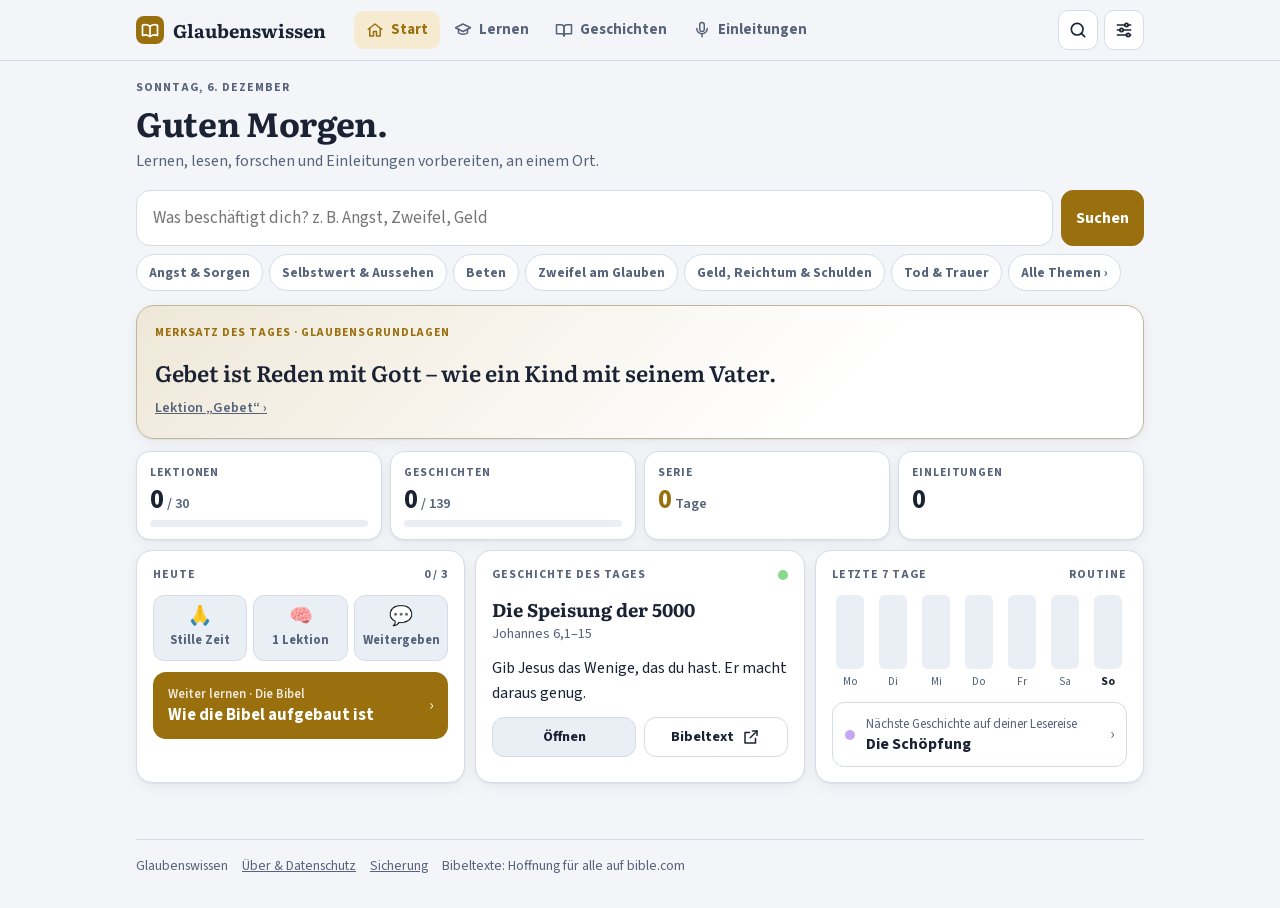
==== commit 7ea70073: "Neues Thema Sexuelle Lust & Begierde, passende Geschichten mit Begründung - Thema mit 12 Bibelstelle" ====
--- a/index.html
+++ b/index.html
@@ -135,7 +135,7 @@
 /* Listen */
 .list{ display:grid; gap:6px; grid-template-columns:repeat(auto-fill, minmax(min(100%, 300px), 1fr)); }
 .item{ display:flex; align-items:center; gap:11px; background:var(--panel); border:1px solid var(--line); border-radius:12px; padding:11px 12px; text-decoration:none; color:var(--ink); min-width:0; text-align:left; width:100%; }
-.item .tx{ flex:1; min-width:0; } .item .tt{ font-weight:700; display:block; line-height:1.3; } .item .rf{ font-size:.82rem; color:var(--quiet); display:block; }
+.item .tx{ flex:1; min-width:0; } .item .tt{ font-weight:700; display:block; line-height:1.3; } .item .rf{ font-size:.82rem; color:var(--quiet); display:block; } .item .why{ font-size:.86rem; line-height:1.4; color:var(--ink); opacity:.78; display:block; margin-top:3px; }
 .item .ck{ color:var(--good); font-weight:800; } .item .chev{ color:var(--quiet); }
 .no{ flex:none; width:30px; height:30px; border-radius:50%; display:grid; place-items:center; font-weight:700; font-size:.88rem; background:var(--panel2); border:1px solid var(--line); }
 .item.done .no{ background:var(--good); border-color:var(--good); color:var(--on-good); }
@@ -478,6 +478,8 @@
 ["koen","Nathan stellt David zur Rede","2SA.12.1-25","Nathan erzählt von einem Reichen, der einem Armen sein einziges Schaf nimmt. David ist empört. Nathan sagt: Du bist der Mann! David bekennt seine Schuld (Psalm 51).","Gott schickt Menschen, die uns ehrlich den Spiegel vorhalten.","Wer darf mir ehrlich die Wahrheit sagen?"],
 ["koen","Salomo bittet um Weisheit","1KI.3.1-15","Gott sagt zu Salomo: Bitte, was ich dir geben soll. Salomo bittet nicht um Reichtum, sondern um ein hörendes Herz. Gott gibt ihm Weisheit und Reichtum dazu.","Wer zuerst um Weisheit bittet, bekommt mehr, als er erbeten hat.","Was würde ich bitten, wenn Gott mich das fragt?"],
 ["koen","Salomos Urteil","1KI.3.16-28","Zwei Frauen streiten um ein Baby. Salomo befiehlt, es zu teilen. Die echte Mutter verzichtet lieber, damit es lebt. So erkennt Salomo die Wahrheit.","Echte Liebe verzichtet, damit der andere lebt.","Woran erkennt man echte Liebe in meinem Leben?"],
+["koen","Der junge Mann und die Verführerin","PRO.7.1-27","Ein Vater erzählt, was er abends vom Fenster aus sah: Ein junger Mann ohne Verstand schlendert genau an der Ecke vorbei, wo eine verheiratete Frau wohnt. Sie fängt ihn mit Küssen und schmeichelnden Worten ab, ihr Mann sei verreist. Er geht mit, wie ein Ochse zum Schlachten.","Die Niederlage beginnt nicht erst bei der Tat, sondern auf dem Weg dorthin. Wer in die Nähe der Versuchung schlendert, ist schon halb gefallen.","Auf welcher Straße laufe ich, obwohl ich weiß, wohin sie führt?","x1"],
+["koen","Salomos Herz wendet sich ab","1KI.11.1-13","König Salomo liebt viele ausländische Frauen, am Ende hat er 700 Frauen und 300 Nebenfrauen. Im Alter ziehen sie sein Herz zu fremden Göttern. Gott ist zornig und kündigt an, dass das Reich geteilt wird.","Auch der weiseste Mann ist nicht durch Wissen geschützt, sondern nur durch ein Herz, das ganz bei Gott bleibt.","Was zieht mein Herz gerade langsam von Gott weg?","x2"],
 ["koen","Elia und die Witwe","1KI.17.1-24","In der Dürre versorgen Raben Elia. Dann gibt ihm eine arme Witwe ihr letztes Mehl. Mehl und Öl gehen nicht aus, und später erweckt Elia ihren Sohn.","Wer Gott das Letzte gibt, erlebt seine Versorgung.","Was ist das Letzte, das ich festhalte?"],
 ["koen","Elia auf dem Karmel","1KI.18.20-46","Elia fordert 450 Baalspropheten heraus: Welcher Gott antwortet mit Feuer? Baal schweigt. Elia betet, und Gott schickt Feuer auf das nasse Opfer.","Man kann nicht auf beiden Seiten hinken. Der Herr ist Gott.","Zwischen welchen zwei Seiten hinke ich?"],
 ["koen","Elia unter dem Ginster","1KI.19.1-21","Nach dem Sieg flieht Elia vor Isebel und will sterben. Ein Engel gibt ihm Brot und Wasser. Am Horeb begegnet Gott ihm nicht im Sturm, sondern in einem leisen Säuseln. Danach beruft Elia Elisa, der alles stehen lässt und ihm folgt.","Gott kümmert sich um Erschöpfte, zuerst mit Brot und Schlaf, dann mit seiner Stimme.","Bin ich gerade ausgebrannt?"],
@@ -566,7 +568,7 @@
 ["apg","Paulus in Athen","ACT.17.16-34","In Athen findet Paulus einen Altar für einen unbekannten Gott. Er knüpft daran an und verkündet den Gott, der Himmel und Erde gemacht und Jesus auferweckt hat.","Gute Verkündigung knüpft an das an, was Menschen schon kennen.","Woran kann ich bei meinen Freunden anknüpfen?"],
 ["apg","Schiffbruch vor Malta","ACT.27.1-44|ACT.28.1-10","Paulus ist als Gefangener auf einem Schiff. Ein schwerer Sturm dauert tagelang. Paulus ermutigt alle: Gott hat mir gesagt, keiner wird umkommen. Das Schiff zerbricht, alle 276 kommen an Land.","Gottes Zusage trägt durch den Sturm, auch wenn das Schiff zerbricht.","Woran halte ich mich fest, wenn alles zerbricht?"],
 ["apg","Die neue Erde","REV.21.1-8","Johannes sieht einen neuen Himmel und eine neue Erde. Gott wohnt bei den Menschen und wischt alle Tränen ab. Kein Tod und kein Leid mehr. Siehe, ich mache alles neu.","Die Geschichte endet nicht im Leid, sondern bei Gott.","Was gibt mir Hoffnung, wenn ich an die Zukunft denke?"]
-].map((a,i) => ({id:"s"+i, g:a[0], t:a[1], u:a[2].split("|"), r:refText(a[2].split("|")), s:a[3], k:a[4], q:a[5]}));
+].map((a, i, all) => ({id:a[6] || "s" + all.slice(0, i).filter(b => !b[6]).length, g:a[0], t:a[1], u:a[2].split("|"), r:refText(a[2].split("|")), s:a[3], k:a[4], q:a[5]}));
 
 
 Object.assign(BOOKS, {ZEP:"Zefanja", SNG:"Hohelied", LAM:"Klagelieder", "1TI":"1. Timotheus", "2TH":"2. Thessalonicher", "2PE":"2. Petrus"});
@@ -591,11 +593,15 @@
 {k:"selbstbefriedigung", n:"Selbstbefriedigung", c:"sex", w:"selbstbefriedigung|masturbation|masturbieren|onanie|onanieren|selbst befriedigen|wichsen|solo sex",
  note:"Die Bibel erwähnt Selbstbefriedigung nicht ausdrücklich. Christen bewerten sie deshalb unterschiedlich. Klar spricht die Bibel aber über das, was meist dahintersteht: lüsterne Gedanken und Fantasien, Selbstbeherrschung, Scham und Gottes Gnade. Die Geschichte von Onan (1. Mose 38,8–10) wird oft genannt, handelt aber davon, dass er seiner Pflicht gegenüber der Witwe seines Bruders auswich.",
  v:[["Matthäus 5,27–28","Begehren fängt im Herzen an, nicht erst bei der Tat"],["1. Korinther 6,18–20","Dein Körper ist ein Tempel des Heiligen Geistes"],["1. Thessalonicher 4,3–5","Den eigenen Körper heilig halten, nicht von Leidenschaft treiben lassen"],["2. Timotheus 2,22","Vor den Begierden der Jugend fliehen und Gemeinschaft suchen"],["Hiob 31,1","Ein Bund mit den eigenen Augen"],["1. Korinther 10,13","Gott lässt keine Versuchung zu, ohne einen Ausweg zu geben"],["Galater 5,22–23","Selbstbeherrschung ist Frucht des Geistes, nicht nur Willenskraft"],["Römer 8,1","Keine Verurteilung für die, die zu Jesus gehören"],["1. Mose 38,8–10","Die Geschichte von Onan im Zusammenhang"]],
- s:["Josef bei Potifar","Die Versuchung in der Wüste","David und Batseba"], l:["Gnade","Der Heilige Geist"]},
+ s:[["Josef bei Potifar","Josef flieht vor der Versuchung, statt mit ihr zu verhandeln."],["David und Batseba","Zeigt, wie Begehren mit dem Hinschauen anfängt."],["Nathan stellt David zur Rede","Nach dem Fall: ehrlich bekennen und Vergebung annehmen (Psalm 51)."]], l:["Gnade","Der Heilige Geist"]},
 {k:"pornografie", n:"Pornografie", c:"sex", w:"porno|pornos|pornografie|pornographie|porn|nacktbilder|nudes|onlyfans|sexvideos|sexseiten",
  note:"Pornos kommen in der Bibel natürlich nicht vor. Sie spricht aber deutlich darüber, worauf wir unsere Augen und Gedanken richten, und dass Begehren schon im Herzen beginnt. Und sie zeigt: Wer immer wieder fällt, darf immer wieder zu Gott kommen.",
  v:[["Matthäus 5,27–30","Was die Augen sehen, prägt das Herz"],["Hiob 31,1","Ein Bund mit den eigenen Augen"],["Psalm 101,3","Nichts Schändliches vor die Augen stellen"],["Philipper 4,8","Worauf du deine Gedanken richtest"],["Römer 12,2","Das Denken erneuern lassen, statt sich anzupassen"],["Jakobus 1,14–15","Wie aus Begierde Schritt für Schritt Sünde wird"],["1. Korinther 10,13","Gott zeigt einen Ausweg"],["1. Johannes 1,9","Gott vergibt, wenn wir ehrlich bekennen"]],
- s:["David und Batseba","Josef bei Potifar","Simson"], l:["Was ist Sünde?","Gnade"]},
+ s:[["David und Batseba","David sieht eine nackte Frau, schaut weiter hin, und daraus wird Ehebruch."],["Der junge Mann und die Verführerin","Wer sich in die Nähe der Versuchung begibt, ist schon halb gefallen."],["Josef bei Potifar","Josef flieht, statt sich der Versuchung auszusetzen."],["Nathan stellt David zur Rede","Nach dem Fall: ehrlich werden und neu anfangen."]], l:["Was ist Sünde?","Gnade"]},
+{k:"lust", n:"Sexuelle Lust & Begierde", c:"sex", w:"sexlust|sexlust ist meine|meine sexlust|mit der sexlust|gegen die sexlust|sexuelle sexlust|lust kontrollieren|begierde|begierden|begehren|lüstern|lüsterne gedanken|sexuelle gedanken|sexuelle fantasien|fantasien|geil|erregt|erregung|sexualtrieb|triebe|fleischeslust|sexsucht|sexuelle versuchung|horny|unreine gedanken|frauen anschauen|frauen hinterherschauen",
+ note:"Sexuelles Verlangen hat Gott selbst geschaffen, es ist nicht schmutzig. Die Bibel warnt aber davor, dass Begierde uns beherrscht und dort ausgelebt wird, wo Gott es nicht vorgesehen hat. Ihr Rat ist sehr praktisch: nicht mit der Versuchung diskutieren, sondern weggehen (Josef). Die Augen bewusst lenken (Hiob). Nicht allein kämpfen, sondern mit anderen (2. Timotheus 2,22). Und nach jedem Fall sofort ehrlich zu Gott zurückkommen (Psalm 51). Die Geschichten zeigen beides: wie Lust Menschen zu Fall bringt und wie Gott Gefallene wieder aufrichtet.",
+ v:[["Matthäus 5,27–28","Begierde fängt beim Blick und im Herzen an"],["Hiob 31,1","Ein Bund mit den eigenen Augen"],["1. Korinther 6,18–20","Flieht! Euer Körper ist ein Tempel des Heiligen Geistes"],["2. Timotheus 2,22","Fliehen und gemeinsam mit anderen Gott suchen"],["Jakobus 1,14–15","Wie aus Begierde Schritt für Schritt Sünde wird"],["Galater 5,16–17","Der Geist kämpft gegen die Begierden"],["Römer 7,18–25","Ich will das Gute und tue es nicht: Wer rettet mich?"],["Titus 2,11–12","Gottes Gnade erzieht zu einem beherrschten Leben"],["1. Korinther 10,13","Gott lässt keine Versuchung zu ohne Ausweg"],["Hebräer 4,15–16","Jesus kennt Versuchung und hilft"],["Psalm 51,12–14","Gott um ein reines Herz und neue Bereitschaft bitten"],["1. Johannes 1,9","Gott vergibt, wenn wir ehrlich bekennen"]],
+ s:[["Josef bei Potifar","Josef diskutiert nicht mit der Versuchung. Er rennt weg, auch wenn es ihn seinen Mantel und seine Stellung kostet."],["Der junge Mann und die Verführerin","Zeigt Schritt für Schritt, wie man in die Lust hineinläuft, lange bevor etwas passiert."],["David und Batseba","Es beginnt mit einem Blick vom Dach und endet in Ehebruch und Mord."],["Nathan stellt David zur Rede","Nach dem Fall: ehrlich werden, bereuen und Gottes Vergebung annehmen. Danach betet David Psalm 51."],["Simson","Der stärkste Mann Israels verliert durch seine Schwäche für Delila Kraft, Augen und Freiheit. Doch Gott hört sein letztes Gebet."],["Salomos Herz wendet sich ab","Viele Frauen ziehen das Herz des weisesten Königs langsam von Gott weg."],["Die Ehebrecherin","Jesus verurteilt eine Frau, die beim Ehebruch erwischt wurde, nicht. Aber er sagt: Sündige nicht mehr."],["Rut und Noomi","Boas bleibt in einer nächtlichen Situation (Kapitel 3) ehrenhaft und wartet, bis alles richtig geregelt ist."]], l:["Was ist Sünde?","Gnade","Der Heilige Geist"]},
 {k:"versuchung", n:"Versuchung & Rückfall", c:"schuld", w:"versuchung|versucht|verführung|schwach werden|rückfall|immer wieder|sünde besiegen|kampf gegen sünde",
  note:"Versucht zu werden ist keine Sünde. Auch Jesus wurde versucht. Die Bibel zeigt, wie man widersteht und was man tut, wenn man doch gefallen ist.",
  v:[["1. Korinther 10,13","Gott gibt einen Ausweg"],["Jakobus 1,12–15","Wie Versuchung funktioniert"],["Hebräer 4,15–16","Jesus kennt Versuchung und hilft"],["Matthäus 26,41","Wachen und beten"],["Psalm 119,11","Gottes Wort im Herzen bewahrt"],["Epheser 6,10–11","Die Waffenrüstung Gottes"],["Sprüche 24,16","Der Gerechte fällt und steht wieder auf"]],
@@ -603,7 +609,7 @@
 {k:"sex", n:"Sex vor der Ehe", c:"sex", w:"sex|sexualität|sexuell|sex vor der ehe|geschlechtsverkehr|miteinander schlafen|unzucht|hurerei|jungfrau|jungfräulichkeit|keuschheit|erstes mal|reinheit|enthaltsamkeit",
  note:"Gott hat Sexualität geschaffen und gut gemacht. Ihren Platz sieht die Bibel in der lebenslangen Ehe zwischen Mann und Frau. Wer schon anders gelebt hat, ist nicht abgeschrieben: Bei Gott gibt es Vergebung und Neuanfang.",
  v:[["1. Mose 2,24","Mann und Frau werden ein Fleisch"],["Hebräer 13,4","Die Ehe in Ehren halten"],["1. Korinther 6,18–20","Flieht die Unzucht, euer Körper gehört Gott"],["1. Korinther 7,2–5","Sexualität in der Ehe"],["1. Thessalonicher 4,3–5","Heilig leben"],["Hohelied 2,7","Die Liebe nicht vorzeitig wecken"],["Sprüche 5,18–19","Freude an der eigenen Frau"]],
- s:["Adam und Eva im Garten","Josef bei Potifar","David und Batseba","Die Ehebrecherin"], l:["Was ist Sünde?","Gnade"]},
+ s:[["Adam und Eva im Garten","Gottes Plan: Mann und Frau werden in der Ehe ein Fleisch und schämen sich nicht."],["Rut und Noomi","Boas bleibt nachts ehrenhaft und heiratet Rut erst, als alles richtig geregelt ist."],["Josef bei Potifar","Josef sagt Nein, obwohl niemand zusieht."],["David und Batseba","Sex außerhalb der Ehe zieht immer mehr Sünde nach sich."],["Die Ehebrecherin","Jesus vergibt und schenkt einen Neuanfang: Sündige nicht mehr."]], l:["Was ist Sünde?","Gnade"]},
 {k:"liebe", n:"Verliebt, Beziehung, Liebeskummer", c:"sex", w:"verliebt|freundin|fester freund|beziehung|partner|partnerin|dating|liebeskummer|schluss machen|crush|zusammenkommen",
  note:"Die Bibel gibt keine Dating-Regeln, aber klare Grundsätze: Behüte dein Herz, such jemanden, der auch Jesus folgt, und lerne, was echte Liebe ist. Bei Liebeskummer ist Gott den Zerbrochenen nahe.",
  v:[["1. Korinther 13,4–7","Was echte Liebe ausmacht"],["2. Korinther 6,14","Nicht ungleich gespannt sein"],["Sprüche 4,23","Behüte dein Herz"],["Hohelied 8,6–7","Liebe ist stark wie der Tod"],["Psalm 34,19","Gott ist nahe, wenn das Herz zerbrochen ist"],["Prediger 3,1","Alles hat seine Zeit"]],
@@ -1076,7 +1082,7 @@
   <div class="chips" role="group" aria-label="Nach Gruppe filtern"><button class="chip ${FG===""?"on":""}" data-g="" aria-pressed="${FG===""}">Alle</button>${GROUPS.map(g => `<button class="chip ${FG===g.k?"on":""}" data-g="${g.k}" aria-pressed="${FG===g.k}" style="--c:${g.c}"><span class="dot"></span>${esc(g.n)}</button>`).join("")}</div>
   <div id="slist"></div>`;
 }
-const storyItem = x => `<a class="item" href="#geschichte-${x.id}" style="--c:${GG(x.g).c}"><span class="dot"></span><span class="tx"><span class="tt">${esc(x.t)}</span><span class="rf">${esc(x.r)}${S.notes[x.id] ? " · 📝" : ""}${S.drafts[x.id] ? " · 🎤" : ""}</span></span>${S.read[x.id] ? '<span class="ck" aria-label="gelesen">✓</span>' : '<span class="chev">›</span>'}</a>`;
+const storyItem = (x, why) => `<a class="item" href="#geschichte-${x.id}" style="--c:${GG(x.g).c}"><span class="dot"></span><span class="tx"><span class="tt">${esc(x.t)}</span><span class="rf">${esc(x.r)}${S.notes[x.id] ? " · 📝" : ""}${S.drafts[x.id] ? " · 🎤" : ""}</span>${why ? `<span class="why">${esc(why)}</span>` : ""}</span>${S.read[x.id] ? '<span class="ck" aria-label="gelesen">✓</span>' : '<span class="chev">›</span>'}</a>`;
 function drawStories(){
   const el = document.getElementById("slist"); if (!el) return;
   const q = FQ.trim().toLowerCase();
@@ -1149,7 +1155,7 @@
 function lev(a, b){ if (Math.abs(a.length - b.length) > 2) return 9; const m = a.length, n = b.length; let prev = Array.from({length:n+1}, (_,j) => j);
   for (let i = 1; i <= m; i++) { const cur = [i]; for (let j = 1; j <= n; j++) cur[j] = Math.min(prev[j] + 1, cur[j-1] + 1, prev[j-1] + (a[i-1] === b[j-1] ? 0 : 1)); prev = cur; } return prev[n]; }
 const TOPIC_KW = TOPICS.map(t => ({t, kw:[t.n, ...t.w.split("|")].map(norm)}));
-TOPICS.forEach(t => { t.cat = TCATS.find(c => c.k === t.c); t.sid = t.s.map(n => (ST.find(x => x.t === n) || {}).id).filter(Boolean); t.lid = t.l.map(n => (L.find(x => x.t === n) || {}).id).filter(Boolean); });
+TOPICS.forEach(t => { t.cat = TCATS.find(c => c.k === t.c); t.why = {}; t.sid = t.s.map(e => { const [n, w] = Array.isArray(e) ? e : [e, ""]; const id = (ST.find(x => x.t === n) || {}).id; if (id && w) t.why[id] = w; return id; }).filter(Boolean); t.lid = t.l.map(n => (L.find(x => x.t === n) || {}).id).filter(Boolean); });
 const TP = k => TOPICS.find(t => t.k === k);
 const STOP = new Set("ich du er sie es wir ihr mich mir dich dir sich mein meine meinen meinem meiner dein deine habe hab hast hat haben bin bist ist sind war waere waer wäre gerade momentan aktuell irgendwie einfach echt so sehr auch noch schon mal was wie warum wieso weshalb wann wo wer kann kannst koennte könnte soll sollte muss musst will willst moechte möchte ein eine einen einem einer der die das den dem des und oder aber denn dass zu zum zur mit von vom fuer für auf in im an am bei ueber über nicht kein keine keinen keiner man da dann wenn ob nur bitte mehr viel ganz oft immer jetzt heute weiss weiß wissen gibt geht tun mache machen".split(" ").map(w => norm(w)));
 function stamm(w){ for (const s of ["ungen","ung","heit","keit","lich","isch","ern","en","er","es","em","st","e","n","s","t"]) if (w.endsWith(s) && w.length - s.length >= 4) return w.slice(0, -s.length); return w; }
@@ -1168,8 +1174,15 @@
     else if (q.length >= 6 && w.length >= 6 && lev(q, w) <= 1) s = g * 0.7;
     if (s > best) best = s; }
   return best; }
+// "Lust" kann Motivation oder sexuelles Verlangen meinen
+function lustFix(q){ let n = norm(q); if (!/\blust\b/.test(n)) return n;
+  const sexuell = /\b(sexuell\w*|sex|begierde\w*|begehren|porno\w*|geil\w*|erreg\w*|fleischlich\w*|luestern\w*|trieb\w*|selbstbefriedigung)\b/.test(n)
+    || /\b(mit der lust|die lust ist|gegen die lust|kampf mit der lust|meine lust|der lust nachgeben|lust besiegen|lust ueberwinden|lust bekaempfen|lust kontrollieren|von der lust|boese lust|lust in mir)\b/.test(n);
+  if (!sexuell) return n;
+  return n.replace(/\b(sexuell\w*|fleischlich\w*|boese) lust\b/g, "$1 sexlust").replace(/(^| )(keine|kein|null|nie|wenig|ohne|mehr|richtig) lust\b/g, "$1$2 lust_m").replace(/\blust (zum|zur|auf|aufs|am|zu lesen|zu beten|zu gott|zur bibel)\b/g, "lust_m $1").replace(/\blust\b(?!_)/g, "sexlust").replace(/lust_m/g, "lust");
+}
 function topicScores(q){
-  const nq = norm(q); if (nq.length < 2) return [];
+  q = lustFix(q); const nq = norm(q); if (nq.length < 2) return [];
   const qt = [...new Set(toks(q))]; const pad = " " + nq + " ";
   return TIDX.map(({t, kw, low, phr}) => {
     let sc = 0, kwHit = 0;
@@ -1189,7 +1202,7 @@
   return `${t.help && HELP[t.help] && (t.help === "krise" || t.help === "missbrauch") ? helpBox(t.help) : ""}
   <div class="merk"><span class="lbl">Was die Bibel dazu sagt</span><p style="font-family:var(--f-body);font-size:1rem;line-height:1.55">${esc(t.note)}</p></div>
   <div><span class="lbl r">Bibelstellen · Hoffnung für alle</span>${verseList(full ? t : Object.assign({}, t, {v:t.v.slice(0,4)}))}</div>
-  ${t.sid.length ? `<div><span class="lbl q">Passende Geschichten</span><div class="list">${t.sid.map(id => storyItem(SS(id))).join("")}</div></div>` : ""}
+  ${t.sid.length ? `<div><span class="lbl q">Passende Geschichten</span><div class="list">${t.sid.map(id => storyItem(SS(id), t.why[id])).join("")}</div></div>` : ""}
   ${full && t.lid.length ? `<div><span class="lbl q">Passende Lektionen</span><div class="list">${t.lid.map(id => { const x = LS(id); return `<a class="item" href="#lektion-${id}" style="--c:${B(x.b).c}"><span class="dot"></span><span class="tx"><span class="tt">${esc(x.t)}</span><span class="rf">${esc(B(x.b).n)}</span></span><span class="chev">›</span></a>`; }).join("")}</div></div>` : ""}
   ${t.help && !(t.help === "krise" || t.help === "missbrauch") ? helpBox(t.help) : ""}`;
 }
